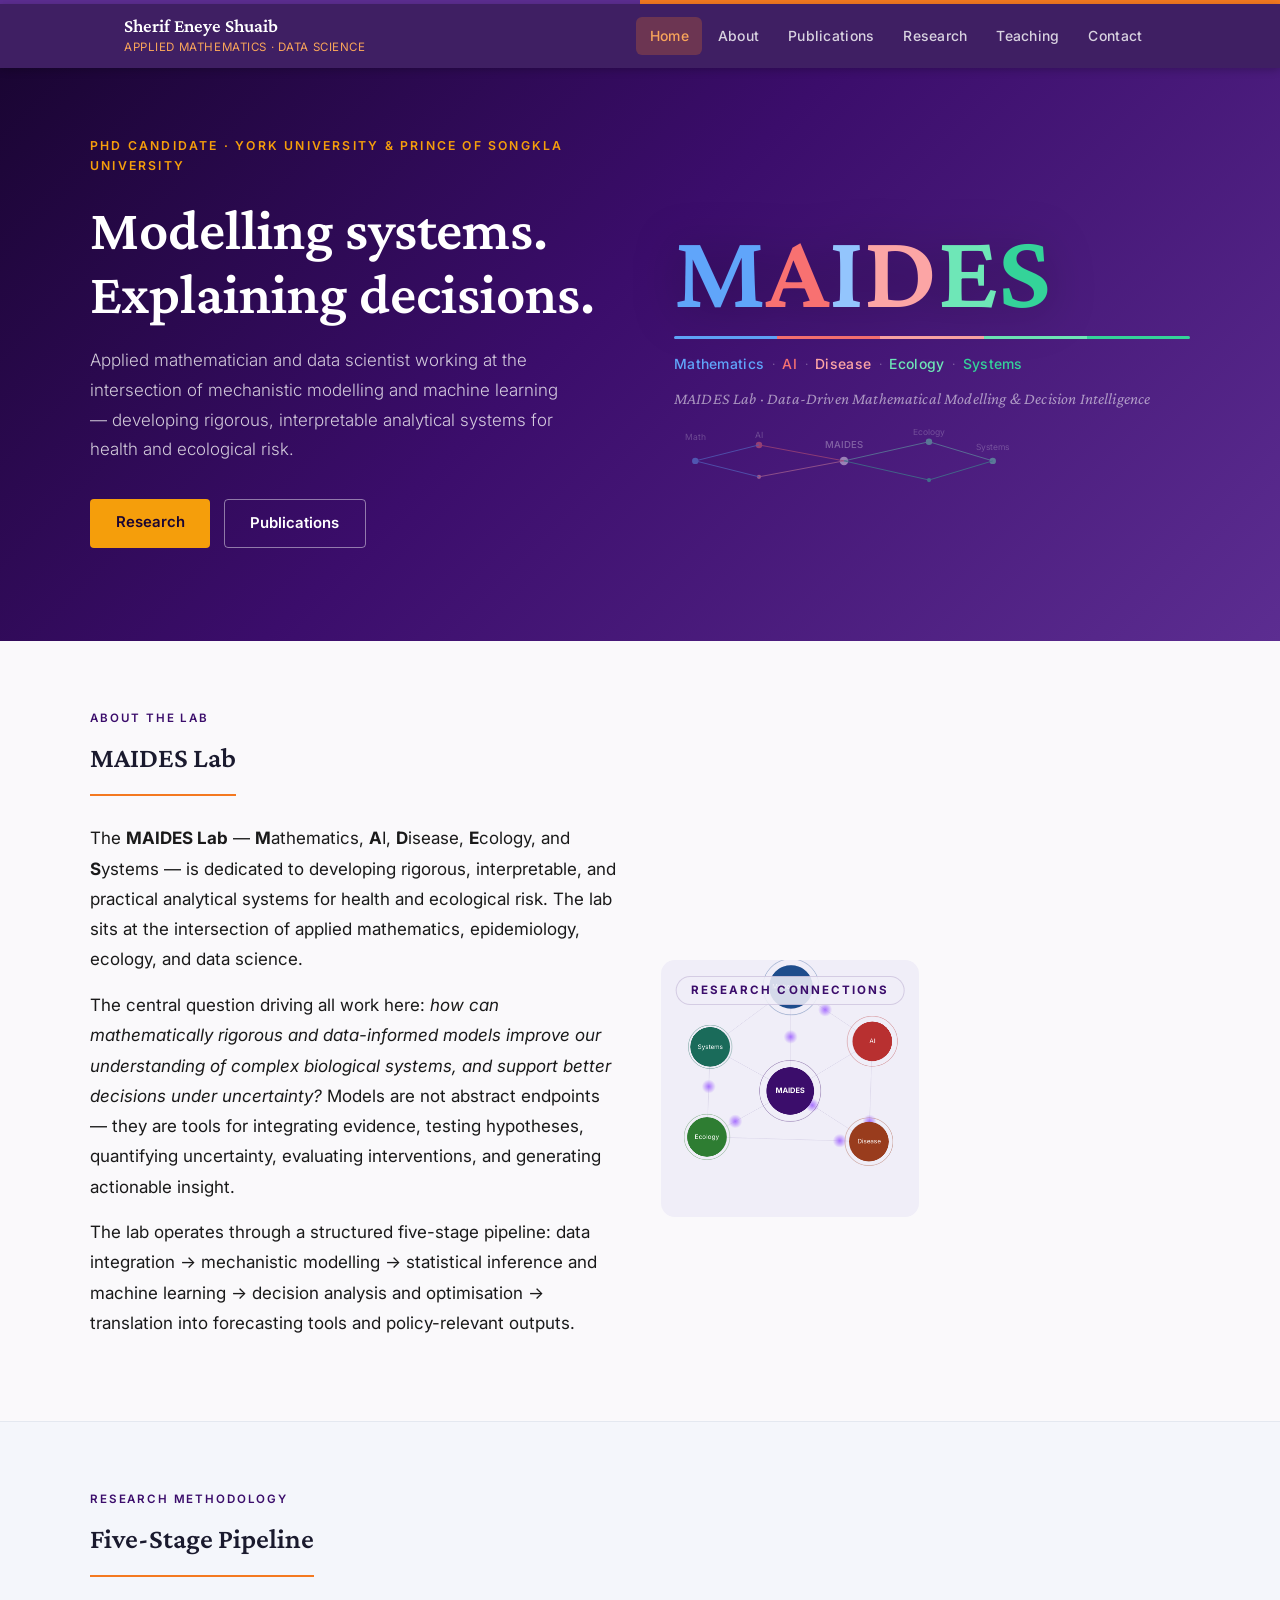
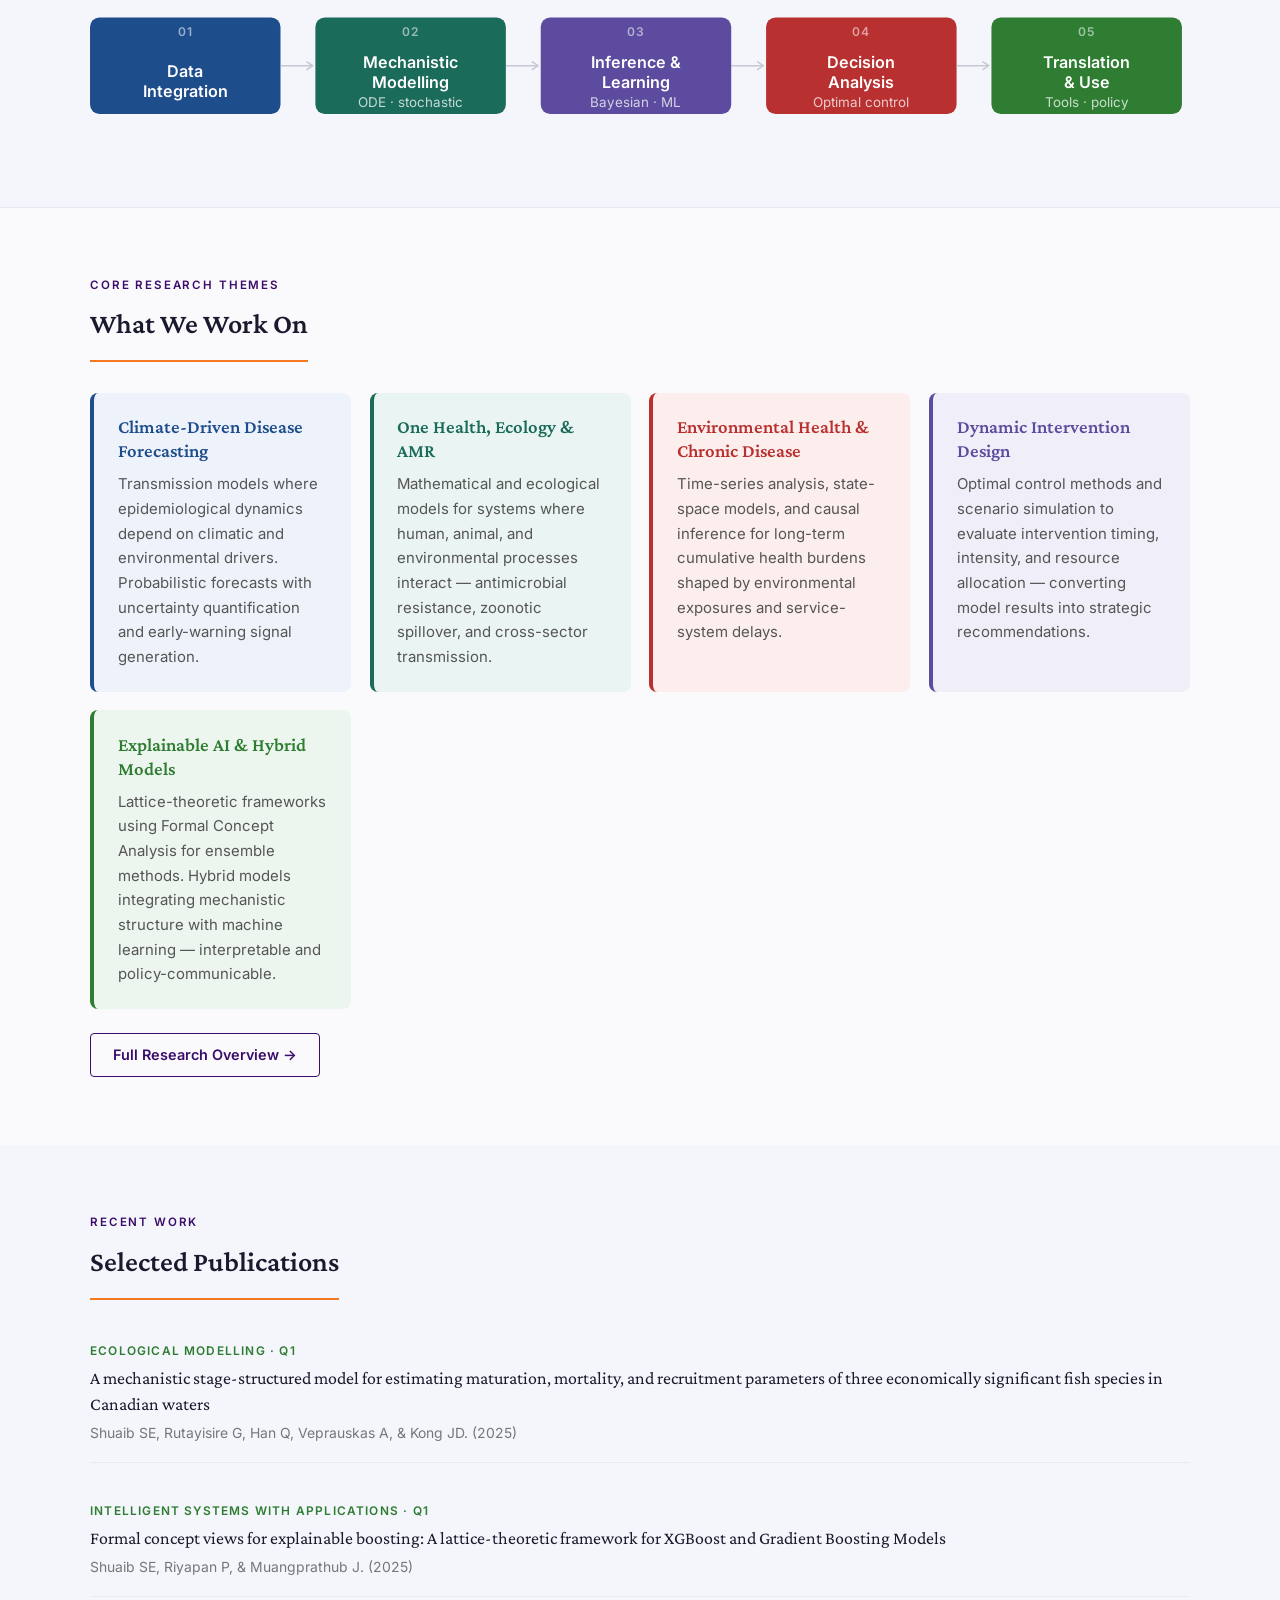
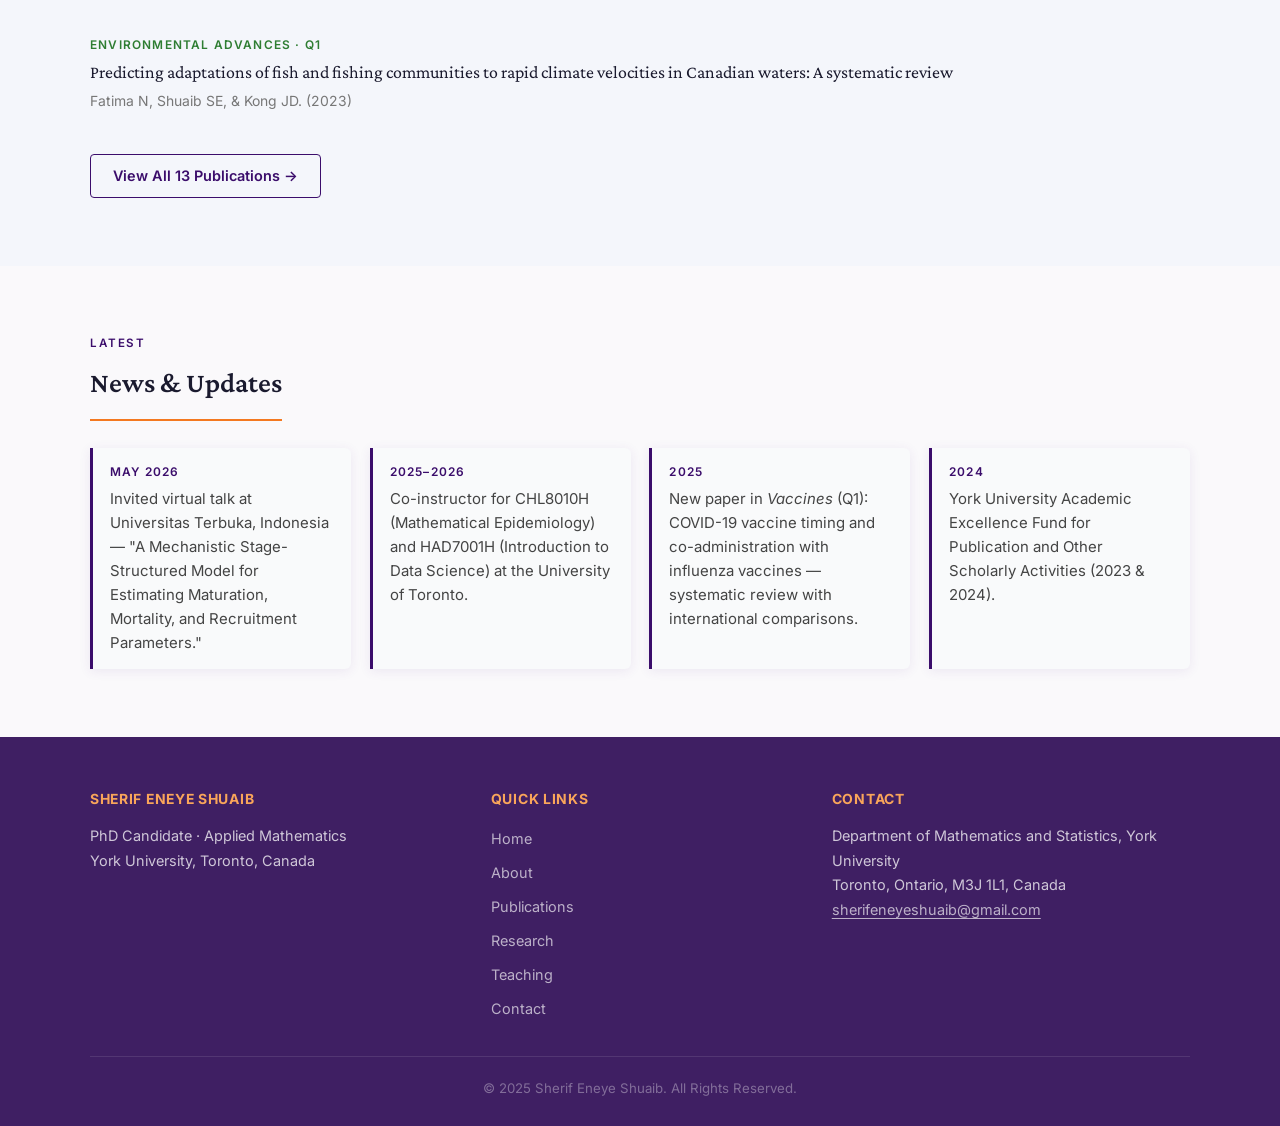
==== index.html @ 1b7e8d8c "Update index.html" ====
<!DOCTYPE html>
<html lang="en">
<head>
  <meta charset="UTF-8" />
  <meta name="viewport" content="width=device-width, initial-scale=1.0" />
  <meta name="description" content="MAIDES Lab — Mathematics, AI, Disease, Ecology, and Systems. Led by Sherif Eneye Shuaib." />
  <title>Sherif Eneye Shuaib — MAIDES Lab</title>
  <link rel="preconnect" href="https://fonts.googleapis.com">
  <link href="https://fonts.googleapis.com/css2?family=Crimson+Pro:ital,wght@0,300;0,400;0,600;1,400&family=Inter:wght@300;400;500;600&display=swap" rel="stylesheet">
  <link rel="stylesheet" href="style.css" />

  <style>
    /* ── BASE OVERRIDES for this page ── */
    *, *::before, *::after { box-sizing: border-box; }

    /* ── HERO ── */
    .hero {
      background: linear-gradient(135deg, #1a0533 0%, #3b0d6b 45%, #5c2d91 100%) !important;
      min-height: 520px;
      display: flex;
      align-items: center;
      padding: 4rem 2rem;
    }
    .hero-inner {
      max-width: 1100px;
      margin: 0 auto;
      display: grid;
      grid-template-columns: 1fr 1fr;
      gap: 4rem;
      align-items: center;
      width: 100%;
    }
    .hero-eyebrow {
      font-family: 'Inter', sans-serif !important;
      font-size: 0.72rem !important;
      font-weight: 600 !important;
      letter-spacing: 0.18em !important;
      text-transform: uppercase !important;
      color: #f59e0b !important;
      margin-bottom: 1.2rem !important;
    }
    .hero h1 {
      font-family: 'Crimson Pro', Georgia, serif !important;
      font-size: clamp(2.4rem, 4.5vw, 3.6rem) !important;
      font-weight: 600 !important;
      color: #ffffff !important;
      line-height: 1.12 !important;
      margin-bottom: 1.2rem !important;
    }
    .hero-desc {
      font-family: 'Inter', sans-serif !important;
      font-size: 1rem !important;
      color: rgba(255,255,255,0.78) !important;
      line-height: 1.75 !important;
      max-width: 480px !important;
      margin-bottom: 2rem !important;
      font-weight: 300 !important;
    }
    .hero-links { display: flex; gap: 0.8rem; flex-wrap: wrap; }
    .btn-hero-primary {
      font-family: 'Inter', sans-serif;
      font-size: 0.88rem;
      font-weight: 600;
      padding: 0.65rem 1.5rem;
      background: #f59e0b;
      color: #1a0533;
      border: none;
      border-radius: 4px;
      text-decoration: none;
      cursor: pointer;
      transition: background 0.15s;
    }
    .btn-hero-primary:hover { background: #fbbf24; }
    .btn-hero-outline {
      font-family: 'Inter', sans-serif;
      font-size: 0.88rem;
      font-weight: 600;
      padding: 0.65rem 1.5rem;
      background: transparent;
      color: #ffffff;
      border: 1.5px solid rgba(255,255,255,0.45);
      border-radius: 4px;
      text-decoration: none;
      cursor: pointer;
      transition: border-color 0.15s, color 0.15s;
    }
    .btn-hero-outline:hover { border-color: #fff; color: #fff; }

    /* ── MAIDES WORDMARK ── */
    .maides-wordmark {
      display: flex;
      align-items: baseline;
      gap: 0;
      line-height: 1;
      filter: drop-shadow(0 4px 24px rgba(0,0,0,0.3));
    }
    .maides-wordmark .letter {
      font-family: 'Crimson Pro', Georgia, serif;
      font-size: clamp(72px, 9vw, 108px);
      font-weight: 600;
      line-height: 1;
      position: relative;
      display: inline-block;
    }
    .maides-wordmark .letter::after {
      content: attr(data-letter);
      position: absolute;
      inset: 0;
      background-size: 22px 22px;
      background-position: center;
      -webkit-background-clip: text;
      background-clip: text;
      color: transparent;
      opacity: 0.35;
    }
    /* Individual letter colors */
    .ltr-M { color: #60a5fa; } /* blue */
    .ltr-A { color: #f87171; } /* red */
    .ltr-I { color: #93c5fd; } /* light blue */
    .ltr-D { color: #fca5a5; } /* light red */
    .ltr-E { color: #6ee7b7; } /* teal/green */
    .ltr-S { color: #34d399; } /* green */

    /* Texture overlays via SVG patterns embedded inline */
    .ltr-M { background: repeating-linear-gradient(45deg, transparent, transparent 6px, rgba(255,255,255,0.06) 6px, rgba(255,255,255,0.06) 7px); -webkit-background-clip: text; background-clip: text; }

    .wordmark-wrap {
      display: flex;
      flex-direction: column;
      align-items: flex-start;
      gap: 0;
    }
    .wordmark-sub {
      margin-top: 1rem;
      display: flex;
      gap: 0;
      align-items: center;
    }
    .wordmark-sub-word {
      font-family: 'Inter', sans-serif;
      font-size: 0.82rem;
      font-weight: 500;
      letter-spacing: 0.02em;
      padding: 0 0;
    }
    .wordmark-sub-sep {
      font-size: 0.7rem;
      color: rgba(255,255,255,0.3);
      margin: 0 0.45rem;
    }
    .wordmark-tagline {
      margin-top: 0.6rem;
      font-family: 'Crimson Pro', Georgia, serif;
      font-size: 0.95rem;
      font-style: italic;
      color: rgba(255,255,255,0.55);
      letter-spacing: 0.01em;
    }

    /* color bar under wordmark */
    .wordmark-bar {
      display: flex;
      height: 3px;
      width: 100%;
      margin-top: 0.7rem;
      border-radius: 2px;
      overflow: hidden;
    }
    .wordmark-bar span { flex: 1; }
    .bar-blue   { background: #60a5fa; }
    .bar-red    { background: #f87171; }
    .bar-lred   { background: #fca5a5; }
    .bar-teal   { background: #6ee7b7; }
    .bar-green  { background: #34d399; }

    /* ── ABOUT SECTION ── */
    .about-strip {
      display: grid;
      grid-template-columns: 1fr 1fr;
      gap: 2.5rem;
      align-items: center;
    }
    @media (max-width: 860px) {
      .about-strip { grid-template-columns: 1fr; }
    }
    .about-text p { margin-bottom: 0.9rem; line-height: 1.78; }
    .about-stats { display: grid; grid-template-columns: 1fr 1fr; gap: 0.8rem; }
    .stat-box {
      background: #f4f6fb;
      border-radius: 8px;
      padding: 1rem 1.2rem;
      text-align: center;
      min-width: 100px;
    }
    .stat-box .num {
      display: block;
      font-family: 'Crimson Pro', Georgia, serif;
      font-size: 2rem;
      font-weight: 600;
      color: #3b0d6b;
      line-height: 1;
    }
    .stat-box .lbl {
      display: block;
      font-size: 0.7rem;
      font-weight: 600;
      letter-spacing: 0.1em;
      text-transform: uppercase;
      color: #888;
      margin-top: 0.3rem;
    }

    /* ── PIPELINE ── */
    .pipeline-section {
      background: #f4f6fb;
      border-top: 1px solid #e4e8f0;
      border-bottom: 1px solid #e4e8f0;
    }

    /* ── THEME CARDS ── */
    .theme-grid {
      display: grid;
      grid-template-columns: repeat(auto-fit, minmax(240px, 1fr));
      gap: 1.1rem;
      margin-top: 1.6rem;
    }
    .theme-card {
      border-radius: 8px;
      padding: 1.3rem 1.4rem;
      border-left: 4px solid transparent;
    }
    .theme-card h3 {
      font-family: 'Crimson Pro', Georgia, serif;
      font-size: 1.1rem;
      font-weight: 600;
      margin-bottom: 0.5rem;
      line-height: 1.3;
    }
    .theme-card p { font-size: 0.88rem; line-height: 1.65; color: #555; margin: 0; }
    .tc-blue   { background: #eef3fb; border-left-color: #1e4d8c; }
    .tc-blue   h3 { color: #1e4d8c; }
    .tc-teal   { background: #eaf4f2; border-left-color: #1a6b5a; }
    .tc-teal   h3 { color: #1a6b5a; }
    .tc-red    { background: #fceeed; border-left-color: #b83030; }
    .tc-red    h3 { color: #b83030; }
    .tc-purple { background: #f0eef8; border-left-color: #5c4b9e; }
    .tc-purple h3 { color: #5c4b9e; }
    .tc-green  { background: #edf6ee; border-left-color: #2e7d32; }
    .tc-green  h3 { color: #2e7d32; }

    /* ── PUBLICATIONS ── */
    .bg-subtle { background: #f4f6fb; }
    .pub-list { list-style: none; padding: 0; margin: 0; }
    .pub-item { padding: 1rem 0; border-bottom: 1px solid #e8eaf0; }
    .pub-item:last-child { border-bottom: none; }
    .pub-journal {
      display: block;
      font-size: 0.7rem;
      font-weight: 600;
      letter-spacing: 0.1em;
      text-transform: uppercase;
      color: #2e7d32;
      margin-bottom: 0.3rem;
    }
    .pub-title {
      font-family: 'Crimson Pro', Georgia, serif;
      font-size: 1.05rem;
      color: #1a1a2e;
      margin: 0 0 0.25rem;
      line-height: 1.45;
    }
    .pub-authors { font-size: 0.82rem; color: #777; margin: 0; }

    /* ── NEWS ── */
    .news-grid {
      display: grid;
      grid-template-columns: repeat(auto-fit, minmax(220px, 1fr));
      gap: 1.1rem;
      margin-top: 1.4rem;
    }
    .news-item {
      border-left: 3px solid #3b0d6b;
      padding: 0.8rem 1rem;
      background: #f9fafb;
      border-radius: 0 6px 6px 0;
    }
    .news-date {
      display: block;
      font-size: 0.7rem;
      font-weight: 600;
      letter-spacing: 0.1em;
      text-transform: uppercase;
      color: #3b0d6b;
      margin-bottom: 0.4rem;
    }
    .news-item p { font-size: 0.88rem; line-height: 1.6; color: #444; margin: 0; }

    .section-title {
      font-family: 'Crimson Pro', Georgia, serif;
      font-size: 1.65rem;
      font-weight: 600;
      color: #1a1a2e;
      margin-bottom: 0.2rem;
    }
    .section-eyebrow {
      font-size: 0.68rem;
      font-weight: 600;
      letter-spacing: 0.16em;
      text-transform: uppercase;
      color: #3b0d6b;
      margin-bottom: 0.4rem;
      display: block;
    }

    .btn-outline-dark {
      display: inline-block;
      margin-top: 1.4rem;
      font-family: 'Inter', sans-serif;
      font-size: 0.85rem;
      font-weight: 600;
      padding: 0.55rem 1.3rem;
      border: 1.5px solid #3b0d6b;
      color: #3b0d6b;
      border-radius: 4px;
      text-decoration: none;
      transition: background 0.14s, color 0.14s;
    }
    .btn-outline-dark:hover { background: #3b0d6b; color: #fff; }

    @media (max-width: 740px) {
      .hero-inner { grid-template-columns: 1fr; gap: 2.5rem; }
      .about-strip { grid-template-columns: 1fr; }
      .maides-wordmark .letter { font-size: 60px; }
    }
  </style>
</head>
<body>

  <div class="wu-stripe"></div>

  <header class="site-header">
    <div class="nav-inner">
      <a href="index.html" class="site-logo">
        <span class="logo-name">Sherif Eneye Shuaib</span>
        <span class="logo-sub">Applied Mathematics · Data Science</span>
      </a>
      <nav>
        <ul>
          <li><a href="index.html" class="active">Home</a></li>
          <li><a href="about.html">About</a></li>
          <li><a href="publications.html">Publications</a></li>
          <li><a href="research.html">Research</a></li>
          <li><a href="teaching.html">Teaching</a></li>
          <li><a href="contact.html">Contact</a></li>
        </ul>
      </nav>
    </div>
  </header>

  <!-- ══ HERO ══ -->
  <section class="hero">
    <div class="hero-inner">

      <!-- Left: text -->
      <div class="hero-text">
        <p class="hero-eyebrow">PhD Candidate · York University &amp; Prince of Songkla University</p>
        <h1>Modelling systems.<br>Explaining decisions.</h1>
        <p class="hero-desc">
          Applied mathematician and data scientist working at the intersection of mechanistic modelling and machine learning — developing rigorous, interpretable analytical systems for health and ecological risk.
        </p>
        <div class="hero-links">
          <a href="research.html" class="btn-hero-primary">Research</a>
          <a href="publications.html" class="btn-hero-outline">Publications</a>
        </div>
      </div>

      <!-- Right: MAIDES wordmark (pure HTML/CSS — no clipPath) -->
      <div class="wordmark-wrap">
        <div class="maides-wordmark">
          <span class="letter ltr-M">M</span>
          <span class="letter ltr-A">A</span>
          <span class="letter ltr-I">I</span>
          <span class="letter ltr-D">D</span>
          <span class="letter ltr-E">E</span>
          <span class="letter ltr-S">S</span>
        </div>

        <!-- Colour bar -->
        <div class="wordmark-bar" style="width:100%;">
          <span class="bar-blue"></span>
          <span class="bar-red"></span>
          <span class="bar-lred"></span>
          <span class="bar-teal"></span>
          <span class="bar-green"></span>
        </div>

        <!-- Subtitle — colour-coded words -->
        <div class="wordmark-sub" style="flex-wrap:wrap; row-gap:0.2rem; margin-top:0.8rem;">
          <span class="wordmark-sub-word" style="color:#60a5fa;">Mathematics</span>
          <span class="wordmark-sub-sep">·</span>
          <span class="wordmark-sub-word" style="color:#f87171;">AI</span>
          <span class="wordmark-sub-sep">·</span>
          <span class="wordmark-sub-word" style="color:#fca5a5;">Disease</span>
          <span class="wordmark-sub-sep">·</span>
          <span class="wordmark-sub-word" style="color:#6ee7b7;">Ecology</span>
          <span class="wordmark-sub-sep">·</span>
          <span class="wordmark-sub-word" style="color:#34d399;">Systems</span>
        </div>

        <p class="wordmark-tagline">MAIDES Lab · Data-Driven Mathematical Modelling &amp; Decision Intelligence</p>

        <!-- Network decoration SVG — pure decoration, not clipPath -->
        <svg width="100%" viewBox="0 0 320 60" xmlns="http://www.w3.org/2000/svg"
             style="margin-top:1rem; opacity:0.45; max-width:340px;">
          <!-- nodes -->
          <circle cx="20"  cy="30" r="3" fill="#60a5fa"/>
          <circle cx="80"  cy="15" r="3" fill="#f87171"/>
          <circle cx="80"  cy="45" r="2" fill="#fca5a5"/>
          <circle cx="160" cy="30" r="4" fill="#ffffff"/>
          <circle cx="240" cy="12" r="3" fill="#6ee7b7"/>
          <circle cx="240" cy="48" r="2" fill="#34d399"/>
          <circle cx="300" cy="30" r="3" fill="#6ee7b7"/>
          <!-- edges -->
          <line x1="20"  y1="30" x2="80"  y2="15" stroke="#60a5fa" stroke-width="0.8"/>
          <line x1="20"  y1="30" x2="80"  y2="45" stroke="#60a5fa" stroke-width="0.8"/>
          <line x1="80"  y1="15" x2="160" y2="30" stroke="#f87171" stroke-width="0.8"/>
          <line x1="80"  y1="45" x2="160" y2="30" stroke="#fca5a5" stroke-width="0.8"/>
          <line x1="160" y1="30" x2="240" y2="12" stroke="#6ee7b7" stroke-width="0.8"/>
          <line x1="160" y1="30" x2="240" y2="48" stroke="#34d399" stroke-width="0.8"/>
          <line x1="240" y1="12" x2="300" y2="30" stroke="#6ee7b7" stroke-width="0.8"/>
          <line x1="240" y1="48" x2="300" y2="30" stroke="#34d399" stroke-width="0.8"/>
          <!-- node labels -->
          <text x="20"  y="10" font-family="Inter,sans-serif" font-size="8" fill="rgba(255,255,255,0.5)" text-anchor="middle">Math</text>
          <text x="80"  y="8"  font-family="Inter,sans-serif" font-size="8" fill="rgba(255,255,255,0.5)" text-anchor="middle">AI</text>
          <text x="160" y="18" font-family="Inter,sans-serif" font-size="9" fill="rgba(255,255,255,0.7)" text-anchor="middle" font-weight="500">MAIDES</text>
          <text x="240" y="6"  font-family="Inter,sans-serif" font-size="8" fill="rgba(255,255,255,0.5)" text-anchor="middle">Ecology</text>
          <text x="300" y="20" font-family="Inter,sans-serif" font-size="8" fill="rgba(255,255,255,0.5)" text-anchor="middle">Systems</text>
        </svg>
      </div>

    </div>
  </section>

  <!-- ══ ABOUT ══ -->
  <section class="section">
    <div class="section-inner">
      <span class="section-eyebrow">About the Lab</span>
      <h2 class="section-title">MAIDES Lab</h2>
      <div class="about-strip" style="margin-top:1.4rem;">
        <div class="about-text">
          <p>
            The <strong>MAIDES Lab</strong> — <strong>M</strong>athematics, <strong>A</strong>I, <strong>D</strong>isease, <strong>E</strong>cology, and <strong>S</strong>ystems — is dedicated to developing rigorous, interpretable, and practical analytical systems for health and ecological risk. The lab sits at the intersection of applied mathematics, epidemiology, ecology, and data science.
          </p>
          <p>
            The central question driving all work here: <em>how can mathematically rigorous and data-informed models improve our understanding of complex biological systems, and support better decisions under uncertainty?</em> Models are not abstract endpoints — they are tools for integrating evidence, testing hypotheses, quantifying uncertainty, evaluating interventions, and generating actionable insight.
          </p>
          <p>
            The lab operates through a structured five-stage pipeline: data integration → mechanistic modelling → statistical inference and machine learning → decision analysis and optimisation → translation into forecasting tools and policy-relevant outputs.
          </p>
        </div>
        <div class="about-stats">
          <!-- Animated research network -->
          <div style="position:relative; width:100%;">
            <canvas id="researchNet" width="520" height="520"
              style="border-radius:14px; background:#f0eef8; display:block; width:100%; height:auto;"></canvas>
            <span style="
              position:absolute;
              top:16px;
              left:50%;
              transform:translateX(-50%);
              font-family:Inter,sans-serif;
              font-size:0.68rem;
              font-weight:700;
              letter-spacing:0.18em;
              text-transform:uppercase;
              color:#3b0d6b;
              background:rgba(240,238,248,0.88);
              padding:4px 14px;
              border-radius:20px;
              border:1px solid rgba(59,13,107,0.15);
              white-space:nowrap;
              pointer-events:none;
            ">Research Connections</span>
          </div>
          <script>
          (function(){
            const canvas = document.getElementById('researchNet');
            const ctx = canvas.getContext('2d');
            const W = canvas.width, H = canvas.height;
            const CX = W/2, CY = H/2;
            const nodes = [
              { label:'MAIDES',      x:CX,     y:CY,     r:48, color:'#3b0d6b', pulse:0   },
              { label:'Mathematics', x:CX,     y:58,     r:44, color:'#1e4d8c', pulse:0.4 },
              { label:'AI',          x:CX+165, y:CY-95,  r:40, color:'#b83030', pulse:0.8 },
              { label:'Disease',     x:CX+158, y:CY+108, r:40, color:'#993c1d', pulse:1.2 },
              { label:'Ecology',     x:CX-165, y:CY+100, r:40, color:'#2e7d32', pulse:1.6 },
              { label:'Systems',     x:CX-160, y:CY-90,  r:40, color:'#1a6b5a', pulse:2.0 },
            ];
            const edges=[[0,1],[0,2],[0,3],[0,4],[0,5],[1,2],[2,3],[3,4],[4,5],[5,1]];
            const floats=nodes.map((n,i)=>({
              ox:n.x,oy:n.y,
              ax:(Math.random()-.5)*14,ay:(Math.random()-.5)*14,
              sx:.35+Math.random()*.35,sy:.35+Math.random()*.35,
              px:Math.random()*Math.PI*2,py:Math.random()*Math.PI*2,
            }));
            let t=0, pt=0;
            function draw(){
              ctx.clearRect(0,0,W,H);
              t+=.012; pt+=.024;
              nodes.forEach((n,i)=>{
                const f=floats[i];
                n.x=f.ox+Math.sin(t*f.sx+f.px)*f.ax;
                n.y=f.oy+Math.cos(t*f.sy+f.py)*f.ay;
              });
              edges.forEach(([a,b],ei)=>{
                const na=nodes[a],nb=nodes[b];
                ctx.beginPath();ctx.moveTo(na.x,na.y);ctx.lineTo(nb.x,nb.y);
                ctx.strokeStyle='rgba(90,70,150,.15)';ctx.lineWidth=1;ctx.stroke();
                const prog=((pt+ei*.38)%1);
                const px=na.x+(nb.x-na.x)*prog,py=na.y+(nb.y-na.y)*prog;
                const g=ctx.createRadialGradient(px,py,0,px,py,14);
                g.addColorStop(0,'rgba(160,100,255,.9)');g.addColorStop(1,'rgba(160,100,255,0)');
                ctx.beginPath();ctx.arc(px,py,14,0,Math.PI*2);ctx.fillStyle=g;ctx.fill();
              });
              nodes.forEach((n,i)=>{
                const rr=n.r+8+Math.sin(t*1.5+n.pulse)*6;
                ctx.beginPath();ctx.arc(n.x,n.y,rr,0,Math.PI*2);
                ctx.strokeStyle=n.color+'55';ctx.lineWidth=1.5;ctx.stroke();
                ctx.beginPath();ctx.arc(n.x,n.y,n.r,0,Math.PI*2);
                ctx.fillStyle=n.color;ctx.fill();
                ctx.fillStyle='#fff';
                ctx.font=(i===0?'bold 15px':'12.5px')+' Inter,sans-serif';
                ctx.textAlign='center';ctx.textBaseline='middle';
                // wrap label for 'Mathematics'
                const words = n.label.split(' ');
                if(words.length===1){ ctx.fillText(n.label,n.x,n.y); }
                else {
                  ctx.fillText(words[0],n.x,n.y-8);
                  ctx.fillText(words.slice(1).join(' '),n.x,n.y+8);
                }
              });
              requestAnimationFrame(draw);
            }
            draw();
          })();
          </script>
        </div>
      </div>
    </div>
  </section>

  <!-- ══ PIPELINE ══ -->
  <section class="section pipeline-section">
    <div class="section-inner">
      <span class="section-eyebrow">Research methodology</span>
      <h2 class="section-title">Five-Stage Pipeline</h2>
      <svg width="100%" viewBox="0 0 820 100" role="img" xmlns="http://www.w3.org/2000/svg"
           style="display:block; margin-top:1.4rem;">
        <title>MAIDES five-stage research pipeline</title>
        <defs>
          <marker id="parr" viewBox="0 0 10 10" refX="8" refY="5" markerWidth="6" markerHeight="6" orient="auto-start-reverse">
            <path d="M2 1L8 5L2 9" fill="none" stroke="#aab" stroke-width="1.5" stroke-linecap="round" stroke-linejoin="round"/>
          </marker>
        </defs>
        <rect x="0"   y="10" width="142" height="72" rx="7" fill="#1e4d8c"/>
        <rect x="168" y="10" width="142" height="72" rx="7" fill="#1a6b5a"/>
        <rect x="336" y="10" width="142" height="72" rx="7" fill="#5c4b9e"/>
        <rect x="504" y="10" width="142" height="72" rx="7" fill="#b83030"/>
        <rect x="672" y="10" width="142" height="72" rx="7" fill="#2e7d32"/>

        <text x="71"  y="24" text-anchor="middle" font-family="Inter,sans-serif" font-size="9" fill="rgba(255,255,255,0.55)" font-weight="600" letter-spacing="0.08em">01</text>
        <text x="239" y="24" text-anchor="middle" font-family="Inter,sans-serif" font-size="9" fill="rgba(255,255,255,0.55)" font-weight="600" letter-spacing="0.08em">02</text>
        <text x="407" y="24" text-anchor="middle" font-family="Inter,sans-serif" font-size="9" fill="rgba(255,255,255,0.55)" font-weight="600" letter-spacing="0.08em">03</text>
        <text x="575" y="24" text-anchor="middle" font-family="Inter,sans-serif" font-size="9" fill="rgba(255,255,255,0.55)" font-weight="600" letter-spacing="0.08em">04</text>
        <text x="743" y="24" text-anchor="middle" font-family="Inter,sans-serif" font-size="9" fill="rgba(255,255,255,0.55)" font-weight="600" letter-spacing="0.08em">05</text>

        <text x="71"  y="50" text-anchor="middle" font-family="Inter,sans-serif" font-size="12" fill="#fff" font-weight="600" dominant-baseline="central">Data</text>
        <text x="71"  y="65" text-anchor="middle" font-family="Inter,sans-serif" font-size="12" fill="#fff" font-weight="600" dominant-baseline="central">Integration</text>

        <text x="239" y="43" text-anchor="middle" font-family="Inter,sans-serif" font-size="12" fill="#fff" font-weight="600" dominant-baseline="central">Mechanistic</text>
        <text x="239" y="58" text-anchor="middle" font-family="Inter,sans-serif" font-size="12" fill="#fff" font-weight="600" dominant-baseline="central">Modelling</text>
        <text x="239" y="73" text-anchor="middle" font-family="Inter,sans-serif" font-size="10" fill="rgba(255,255,255,0.75)" dominant-baseline="central">ODE · stochastic</text>

        <text x="407" y="43" text-anchor="middle" font-family="Inter,sans-serif" font-size="12" fill="#fff" font-weight="600" dominant-baseline="central">Inference &amp;</text>
        <text x="407" y="58" text-anchor="middle" font-family="Inter,sans-serif" font-size="12" fill="#fff" font-weight="600" dominant-baseline="central">Learning</text>
        <text x="407" y="73" text-anchor="middle" font-family="Inter,sans-serif" font-size="10" fill="rgba(255,255,255,0.75)" dominant-baseline="central">Bayesian · ML</text>

        <text x="575" y="43" text-anchor="middle" font-family="Inter,sans-serif" font-size="12" fill="#fff" font-weight="600" dominant-baseline="central">Decision</text>
        <text x="575" y="58" text-anchor="middle" font-family="Inter,sans-serif" font-size="12" fill="#fff" font-weight="600" dominant-baseline="central">Analysis</text>
        <text x="575" y="73" text-anchor="middle" font-family="Inter,sans-serif" font-size="10" fill="rgba(255,255,255,0.75)" dominant-baseline="central">Optimal control</text>

        <text x="743" y="43" text-anchor="middle" font-family="Inter,sans-serif" font-size="12" fill="#fff" font-weight="600" dominant-baseline="central">Translation</text>
        <text x="743" y="58" text-anchor="middle" font-family="Inter,sans-serif" font-size="12" fill="#fff" font-weight="600" dominant-baseline="central">&amp; Use</text>
        <text x="743" y="73" text-anchor="middle" font-family="Inter,sans-serif" font-size="10" fill="rgba(255,255,255,0.75)" dominant-baseline="central">Tools · policy</text>

        <line x1="142" y1="46" x2="166" y2="46" stroke="#aab" stroke-width="1.2" marker-end="url(#parr)" opacity="0.6"/>
        <line x1="310" y1="46" x2="334" y2="46" stroke="#aab" stroke-width="1.2" marker-end="url(#parr)" opacity="0.6"/>
        <line x1="478" y1="46" x2="502" y2="46" stroke="#aab" stroke-width="1.2" marker-end="url(#parr)" opacity="0.6"/>
        <line x1="646" y1="46" x2="670" y2="46" stroke="#aab" stroke-width="1.2" marker-end="url(#parr)" opacity="0.6"/>
      </svg>
    </div>
  </section>

  <!-- ══ RESEARCH THEMES ══ -->
  <section class="section">
    <div class="section-inner">
      <span class="section-eyebrow">Core research themes</span>
      <h2 class="section-title">What We Work On</h2>
      <div class="theme-grid">
        <div class="theme-card tc-blue">
          <h3>Climate-Driven Disease Forecasting</h3>
          <p>Transmission models where epidemiological dynamics depend on climatic and environmental drivers. Probabilistic forecasts with uncertainty quantification and early-warning signal generation.</p>
        </div>
        <div class="theme-card tc-teal">
          <h3>One Health, Ecology &amp; AMR</h3>
          <p>Mathematical and ecological models for systems where human, animal, and environmental processes interact — antimicrobial resistance, zoonotic spillover, and cross-sector transmission.</p>
        </div>
        <div class="theme-card tc-red">
          <h3>Environmental Health &amp; Chronic Disease</h3>
          <p>Time-series analysis, state-space models, and causal inference for long-term cumulative health burdens shaped by environmental exposures and service-system delays.</p>
        </div>
        <div class="theme-card tc-purple">
          <h3>Dynamic Intervention Design</h3>
          <p>Optimal control methods and scenario simulation to evaluate intervention timing, intensity, and resource allocation — converting model results into strategic recommendations.</p>
        </div>
        <div class="theme-card tc-green">
          <h3>Explainable AI &amp; Hybrid Models</h3>
          <p>Lattice-theoretic frameworks using Formal Concept Analysis for ensemble methods. Hybrid models integrating mechanistic structure with machine learning — interpretable and policy-communicable.</p>
        </div>
      </div>
      <a href="research.html" class="btn-outline-dark">Full Research Overview →</a>
    </div>
  </section>

  <!-- ══ PUBLICATIONS ══ -->
  <section class="section bg-subtle">
    <div class="section-inner">
      <span class="section-eyebrow">Recent work</span>
      <h2 class="section-title">Selected Publications</h2>
      <ul class="pub-list" style="margin-top:1.2rem;">
        <li class="pub-item">
          <span class="pub-journal">Ecological Modelling · Q1</span>
          <p class="pub-title">A mechanistic stage-structured model for estimating maturation, mortality, and recruitment parameters of three economically significant fish species in Canadian waters</p>
          <p class="pub-authors">Shuaib SE, Rutayisire G, Han Q, Veprauskas A, &amp; Kong JD. (2025)</p>
        </li>
        <li class="pub-item">
          <span class="pub-journal">Intelligent Systems with Applications · Q1</span>
          <p class="pub-title">Formal concept views for explainable boosting: A lattice-theoretic framework for XGBoost and Gradient Boosting Models</p>
          <p class="pub-authors">Shuaib SE, Riyapan P, &amp; Muangprathub J. (2025)</p>
        </li>
        <li class="pub-item">
          <span class="pub-journal">Environmental Advances · Q1</span>
          <p class="pub-title">Predicting adaptations of fish and fishing communities to rapid climate velocities in Canadian waters: A systematic review</p>
          <p class="pub-authors">Fatima N, Shuaib SE, &amp; Kong JD. (2023)</p>
        </li>
      </ul>
      <a href="publications.html" class="btn-outline-dark">View All 13 Publications →</a>
    </div>
  </section>

  <!-- ══ NEWS ══ -->
  <section class="section">
    <div class="section-inner">
      <span class="section-eyebrow">Latest</span>
      <h2 class="section-title">News &amp; Updates</h2>
      <div class="news-grid">
        <div class="news-item">
          <span class="news-date">May 2026</span>
          <p>Invited virtual talk at Universitas Terbuka, Indonesia — "A Mechanistic Stage-Structured Model for Estimating Maturation, Mortality, and Recruitment Parameters."</p>
        </div>
        <div class="news-item">
          <span class="news-date">2025–2026</span>
          <p>Co-instructor for CHL8010H (Mathematical Epidemiology) and HAD7001H (Introduction to Data Science) at the University of Toronto.</p>
        </div>
        <div class="news-item">
          <span class="news-date">2025</span>
          <p>New paper in <em>Vaccines</em> (Q1): COVID-19 vaccine timing and co-administration with influenza vaccines — systematic review with international comparisons.</p>
        </div>
        <div class="news-item">
          <span class="news-date">2024</span>
          <p>York University Academic Excellence Fund for Publication and Other Scholarly Activities (2023 &amp; 2024).</p>
        </div>
      </div>
    </div>
  </section>

  <footer class="site-footer">
    <div class="footer-inner">
      <div class="footer-col">
        <strong>Sherif Eneye Shuaib</strong>
        <p>PhD Candidate · Applied Mathematics<br>York University, Toronto, Canada</p>
      </div>
      <div class="footer-col">
        <strong>Quick Links</strong>
        <ul>
          <li><a href="index.html">Home</a></li>
          <li><a href="about.html">About</a></li>
          <li><a href="publications.html">Publications</a></li>
          <li><a href="research.html">Research</a></li>
          <li><a href="teaching.html">Teaching</a></li>
          <li><a href="contact.html">Contact</a></li>
        </ul>
      </div>
      <div class="footer-col">
        <strong>Contact</strong>
        <p>Department of Mathematics and Statistics, York University<br>Toronto, Ontario, M3J 1L1, Canada</p>
        <p><a href="mailto:sherifeneyeshuaib@gmail.com" style="color:rgba(255,255,255,0.65);">sherifeneyeshuaib@gmail.com</a></p>
      </div>
    </div>
    <div class="footer-copy">© 2025 Sherif Eneye Shuaib. All Rights Reserved.</div>
  </footer>

</body>
</html>
---- style.css ----
/* ============================================
   SHERIF ENEYE SHUAIB — Personal Academic Site
   Colors: Walailak University (Purple + Orange)
   Purple: #5c2d91 / Orange: #f47920
   ============================================ */

:root {
  --c-purple:     #5c2d91;
  --c-purple-mid: #6e3aaa;
  --c-purple-dk:  #3f1f63;
  --c-orange:     #f47920;
  --c-orange-lt:  #f9a55a;
  --c-bg:         #faf9fb;
  --c-bg-subtle:  #f3f0f7;
  --c-text:       #1a1a1a;
  --c-text-mid:   #3d3d3d;
  --c-muted:      #777;
  --c-border:     #ddd8e8;
  --c-white:      #ffffff;

  --font-serif: 'Crimson Pro', Georgia, serif;
  --font-sans:  'Inter', system-ui, sans-serif;

  --radius: 6px;
  --shadow: 0 2px 12px rgba(92,45,145,0.09);
}

/* ---- RESET ---- */
*, *::before, *::after { box-sizing: border-box; margin: 0; padding: 0; }
html { font-size: 17px; scroll-behavior: smooth; }
body { font-family: var(--font-sans); background: var(--c-bg); color: var(--c-text); line-height: 1.65; }
a { color: var(--c-purple); text-decoration: underline; text-underline-offset: 3px; }
a:hover { color: var(--c-orange); }
img { max-width: 100%; display: block; }
ul { list-style: none; }

/* ---- NAV ---- */
.site-header {
  background: var(--c-purple-dk);
  position: sticky;
  top: 0;
  z-index: 100;
  box-shadow: 0 2px 8px rgba(0,0,0,0.22);
}
.nav-inner {
  max-width: 1100px;
  margin: 0 auto;
  padding: 0 2rem;
  display: flex;
  align-items: center;
  justify-content: space-between;
  height: 64px;
}
.site-logo {
  text-decoration: none;
  display: flex;
  flex-direction: column;
  gap: 1px;
}
.logo-name {
  font-family: var(--font-serif);
  font-size: 1.1rem;
  font-weight: 600;
  color: var(--c-white);
  line-height: 1.2;
}
.logo-sub {
  font-size: 0.68rem;
  color: var(--c-orange-lt);
  letter-spacing: 0.05em;
  text-transform: uppercase;
}
nav ul { display: flex; gap: 0.1rem; }
nav ul li a {
  display: block;
  padding: 0.45rem 0.8rem;
  font-size: 0.82rem;
  font-weight: 500;
  color: rgba(255,255,255,0.8);
  text-decoration: none;
  border-radius: var(--radius);
  letter-spacing: 0.02em;
  transition: background 0.15s, color 0.15s;
}
nav ul li a:hover,
nav ul li a.active {
  background: rgba(244,121,32,0.25);
  color: var(--c-orange-lt);
}

/* ---- HERO ---- */
.hero {
  background: linear-gradient(135deg, var(--c-purple-dk) 0%, var(--c-purple) 55%, var(--c-purple-mid) 100%);
  padding: 5rem 2rem 4rem;
  color: var(--c-white);
}
.hero-inner {
  max-width: 1100px;
  margin: 0 auto;
  display: grid;
  grid-template-columns: 1fr auto;
  gap: 4rem;
  align-items: center;
}
.hero-eyebrow {
  font-size: 0.78rem;
  font-weight: 600;
  letter-spacing: 0.1em;
  text-transform: uppercase;
  color: var(--c-orange-lt);
  margin-bottom: 0.75rem;
}
.hero h1 {
  font-family: var(--font-serif);
  font-size: 2.9rem;
  font-weight: 300;
  line-height: 1.15;
  margin-bottom: 1.25rem;
  color: var(--c-white);
}
.hero-desc {
  font-size: 1rem;
  color: rgba(255,255,255,0.82);
  max-width: 520px;
  line-height: 1.75;
  margin-bottom: 2rem;
}
.hero-links { display: flex; gap: 0.85rem; flex-wrap: wrap; margin-bottom: 1.5rem; }
.btn-primary {
  display: inline-block;
  background: var(--c-orange);
  color: var(--c-white);
  font-weight: 600;
  font-size: 0.85rem;
  padding: 0.65rem 1.4rem;
  border-radius: var(--radius);
  text-decoration: none;
  letter-spacing: 0.02em;
  transition: background 0.15s;
}
.btn-primary:hover { background: var(--c-orange-lt); color: var(--c-white); }
.btn-outline {
  display: inline-block;
  border: 1.5px solid rgba(244,121,32,0.6);
  color: var(--c-orange-lt);
  font-weight: 500;
  font-size: 0.85rem;
  padding: 0.62rem 1.35rem;
  border-radius: var(--radius);
  text-decoration: none;
  transition: border-color 0.15s, color 0.15s;
}
.btn-outline:hover { border-color: var(--c-orange-lt); color: var(--c-white); }
.hero-social { display: flex; gap: 1rem; font-size: 0.82rem; }
.hero-social a { color: rgba(255,255,255,0.6); text-decoration: none; transition: color 0.15s; }
.hero-social a:hover { color: var(--c-orange-lt); }

/* Photo */
.hero-photo { display: flex; flex-direction: column; align-items: center; gap: 1rem; }
.photo-frame {
  width: 200px; height: 200px;
  border-radius: 50%;
  border: 3px solid var(--c-orange);
  overflow: hidden;
  background: var(--c-purple-mid);
  display: flex;
  align-items: center;
  justify-content: center;
  position: relative;
}
.photo-frame img { width: 100%; height: 100%; object-fit: cover; }
.photo-initials {
  position: absolute;
  font-family: var(--font-serif);
  font-size: 2.5rem;
  font-weight: 600;
  color: var(--c-orange-lt);
  pointer-events: none;
}
.photo-frame.photo-placeholder .photo-initials { display: flex; }
.photo-frame:not(.photo-placeholder) .photo-initials { display: none; }
.affil-badges { display: flex; flex-direction: column; align-items: center; gap: 0.4rem; }
.affil-badges span {
  background: rgba(255,255,255,0.1);
  color: rgba(255,255,255,0.8);
  font-size: 0.72rem;
  padding: 0.25rem 0.75rem;
  border-radius: 20px;
  border: 1px solid rgba(255,255,255,0.15);
}

/* ---- SECTIONS ---- */
.section { padding: 4rem 2rem; }
.bg-subtle { background: var(--c-bg-subtle); }
.section-inner { max-width: 1100px; margin: 0 auto; }
.section-title {
  font-family: var(--font-serif);
  font-size: 1.9rem;
  font-weight: 400;
  color: var(--c-purple);
  margin-bottom: 2rem;
  padding-bottom: 0.75rem;
  border-bottom: 2px solid var(--c-orange);
  display: inline-block;
}

/* ---- CARDS ---- */
.cards { display: grid; grid-template-columns: repeat(auto-fit, minmax(230px, 1fr)); gap: 1.5rem; }
.card {
  background: var(--c-white);
  border-radius: var(--radius);
  padding: 1.75rem 1.5rem;
  box-shadow: var(--shadow);
  border-top: 3px solid var(--c-orange);
}
.card-icon { font-size: 1.5rem; margin-bottom: 0.75rem; }
.card h3 { font-family: var(--font-serif); font-size: 1.05rem; font-weight: 600; color: var(--c-purple); margin-bottom: 0.6rem; }
.card p { font-size: 0.88rem; color: var(--c-text-mid); line-height: 1.65; }

/* ---- PUB LIST (homepage preview) ---- */
.pub-list { display: flex; flex-direction: column; gap: 1.25rem; }
.pub-item { padding-bottom: 1.25rem; border-bottom: 1px solid var(--c-border); }
.pub-journal {
  display: inline-block;
  font-size: 0.72rem; font-weight: 600;
  letter-spacing: 0.06em; text-transform: uppercase;
  color: var(--c-orange); margin-bottom: 0.3rem;
}
.pub-title { font-family: var(--font-serif); font-size: 1.05rem; color: var(--c-purple); margin-bottom: 0.2rem; }
.pub-authors { font-size: 0.83rem; color: var(--c-muted); }

/* ---- NEWS ---- */
.news-grid { display: grid; grid-template-columns: repeat(auto-fit, minmax(260px, 1fr)); gap: 1.25rem; }
.news-item { background: var(--c-white); border-radius: var(--radius); padding: 1.25rem 1.5rem; box-shadow: var(--shadow); }
.news-date { display: block; font-size: 0.75rem; font-weight: 600; letter-spacing: 0.06em; text-transform: uppercase; color: var(--c-orange); margin-bottom: 0.5rem; }
.news-item p { font-size: 0.9rem; line-height: 1.65; color: var(--c-text-mid); }

/* ---- PAGE HERO (inner pages) ---- */
.page-hero { background: var(--c-purple-dk); color: var(--c-white); padding: 3rem 2rem 2.5rem; }
.page-hero h1 { font-family: var(--font-serif); font-size: 2.5rem; font-weight: 300; color: var(--c-white); margin-bottom: 0.5rem; }
.page-hero-sub { color: rgba(255,255,255,0.7); font-size: 1rem; }

/* ---- ABOUT LAYOUT ---- */
.about-layout { display: grid; grid-template-columns: 280px 1fr; gap: 3rem; align-items: start; }
.about-sidebar {
  background: var(--c-white);
  border-radius: var(--radius);
  padding: 2rem 1.5rem;
  box-shadow: var(--shadow);
  position: sticky; top: 80px;
}
.sidebar-photo { display: flex; justify-content: center; margin-bottom: 1.25rem; }
.sidebar-photo .photo-frame { width: 140px; height: 140px; }
.sidebar-photo .photo-initials { font-size: 1.8rem; }
.sidebar-name { font-family: var(--font-serif); font-size: 1.1rem; font-weight: 600; color: var(--c-purple); text-align: center; margin-bottom: 0.2rem; }
.sidebar-role { font-size: 0.82rem; color: var(--c-orange); font-weight: 600; text-align: center; text-transform: uppercase; letter-spacing: 0.04em; margin-bottom: 0.2rem; }
.sidebar-dept, .sidebar-inst { font-size: 0.82rem; color: var(--c-muted); text-align: center; line-height: 1.4; }
.sidebar-links { display: flex; justify-content: center; gap: 0.75rem; margin: 1rem 0; flex-wrap: wrap; }
.sidebar-links a {
  font-size: 0.78rem; font-weight: 600;
  color: var(--c-purple);
  background: var(--c-bg-subtle);
  padding: 0.3rem 0.7rem;
  border-radius: 20px;
  text-decoration: none;
  border: 1px solid var(--c-border);
  transition: background 0.15s;
}
.sidebar-links a:hover { background: var(--c-orange); color: var(--c-white); border-color: var(--c-orange); }
.sidebar-affiliations { border-top: 1px solid var(--c-border); padding-top: 1rem; margin-top: 0.5rem; }
.sidebar-affiliations strong { font-size: 0.75rem; text-transform: uppercase; letter-spacing: 0.06em; color: var(--c-muted); display: block; margin-bottom: 0.5rem; }
.sidebar-affiliations li { font-size: 0.83rem; color: var(--c-text-mid); padding: 0.25rem 0; border-bottom: 1px solid var(--c-bg-subtle); }

.about-main { display: flex; flex-direction: column; gap: 2.5rem; }
.about-block h2 {
  font-family: var(--font-serif); font-size: 1.45rem; font-weight: 600;
  color: var(--c-purple); margin-bottom: 1rem;
  padding-bottom: 0.5rem; border-bottom: 2px solid var(--c-orange); display: inline-block;
}
.about-block p { font-size: 0.95rem; color: var(--c-text-mid); line-height: 1.8; margin-bottom: 0.75rem; }

.interest-list { display: flex; flex-direction: column; gap: 0.4rem; }
.interest-list li { font-size: 0.92rem; color: var(--c-text-mid); padding-left: 1.25rem; position: relative; }
.interest-list li::before { content: "—"; position: absolute; left: 0; color: var(--c-orange); font-weight: 700; }

.edu-list { display: flex; flex-direction: column; gap: 1.25rem; }
.edu-item { display: grid; grid-template-columns: 120px 1fr; gap: 1rem; padding-bottom: 1.25rem; border-bottom: 1px solid var(--c-border); }
.edu-year { font-size: 0.8rem; font-weight: 600; color: var(--c-orange); letter-spacing: 0.04em; padding-top: 2px; }
.edu-detail { font-size: 0.9rem; line-height: 1.7; color: var(--c-text-mid); }
.edu-detail strong { color: var(--c-purple); }

.skills-grid { display: grid; grid-template-columns: repeat(auto-fit, minmax(200px, 1fr)); gap: 1rem; }
.skill-group { background: var(--c-bg-subtle); padding: 1rem 1.25rem; border-radius: var(--radius); border-left: 3px solid var(--c-orange); }
.skill-group strong { font-size: 0.75rem; text-transform: uppercase; letter-spacing: 0.06em; color: var(--c-purple); display: block; margin-bottom: 0.4rem; }
.skill-group p { font-size: 0.83rem; color: var(--c-text-mid); line-height: 1.6; }

.award-list { display: flex; flex-direction: column; gap: 0.5rem; }
.award-list li { font-size: 0.92rem; color: var(--c-text-mid); padding-left: 1.25rem; position: relative; }
.award-list li::before { content: "★"; position: absolute; left: 0; color: var(--c-orange); font-size: 0.7rem; top: 4px; }

/* ---- PUBLICATIONS FULL ---- */
.pubs-layout { display: flex; flex-direction: column; gap: 2.5rem; }
.year-label {
  font-family: var(--font-serif); font-size: 1.4rem; font-weight: 400;
  color: var(--c-purple); margin-bottom: 1.25rem;
  padding-bottom: 0.5rem; border-bottom: 2px solid var(--c-orange); display: inline-block;
}
.pub-list-full { display: flex; flex-direction: column; gap: 1.25rem; }
.pub-item-full {
  background: var(--c-white); border-radius: var(--radius);
  padding: 1.25rem 1.5rem; box-shadow: var(--shadow);
  border-left: 4px solid var(--c-orange);
}
.pub-badge {
  display: inline-block; font-size: 0.68rem; font-weight: 700;
  letter-spacing: 0.07em; text-transform: uppercase;
  color: var(--c-orange); background: rgba(244,121,32,0.1);
  border: 1px solid rgba(244,121,32,0.3);
  padding: 0.15rem 0.55rem; border-radius: 3px; margin-bottom: 0.6rem;
}
.pub-badge.q1 { color: #6a2d9a; background: rgba(92,45,145,0.1); border-color: rgba(92,45,145,0.3); }
.pub-badge.q2 { color: #c75c00; background: rgba(244,121,32,0.1); border-color: rgba(244,121,32,0.3); }
.pub-badge.review { color: #777; background: rgba(0,0,0,0.04); border-color: #ccc; }
.pub-title-full { font-family: var(--font-serif); font-size: 1.05rem; color: var(--c-purple); margin-bottom: 0.3rem; line-height: 1.5; }
.pub-authors-full { font-size: 0.83rem; color: var(--c-muted); margin-bottom: 0.2rem; }
.pub-venue { font-size: 0.83rem; color: var(--c-text-mid); margin-bottom: 0.4rem; }
.pub-quartile { font-size: 0.75rem; font-weight: 700; color: var(--c-purple); letter-spacing: 0.04em; margin-bottom: 0.75rem; }
.pub-links { display: flex; gap: 0.75rem; }
.pub-links a {
  font-size: 0.78rem; font-weight: 600; color: var(--c-purple);
  background: var(--c-bg-subtle); padding: 0.25rem 0.65rem;
  border-radius: 3px; text-decoration: none; border: 1px solid var(--c-border);
  transition: background 0.15s;
}
.pub-links a:hover { background: var(--c-purple); color: var(--c-white); }

/* ---- RESEARCH ---- */
.research-block { padding-bottom: 2rem; margin-bottom: 2rem; border-bottom: 1px solid var(--c-border); }
.research-block:last-child { border-bottom: none; }
.research-block h2 {
  font-family: var(--font-serif); font-size: 1.45rem; font-weight: 600;
  color: var(--c-purple); margin-bottom: 1rem;
  padding-bottom: 0.5rem; border-bottom: 2px solid var(--c-orange); display: inline-block;
}
.research-block p { font-size: 0.95rem; color: var(--c-text-mid); line-height: 1.8; margin-bottom: 0.75rem; }
.affil-list { display: flex; flex-direction: column; gap: 0.5rem; }
.affil-list li { font-size: 0.92rem; color: var(--c-text-mid); padding-left: 1.25rem; position: relative; }
.affil-list li::before { content: "→"; position: absolute; left: 0; color: var(--c-orange); }

/* ---- TEACHING ---- */
.teaching-block { padding-bottom: 2rem; margin-bottom: 2rem; border-bottom: 1px solid var(--c-border); }
.teaching-block:last-child { border-bottom: none; }
.teaching-block h2 { font-family: var(--font-serif); font-size: 1.45rem; font-weight: 600; color: var(--c-purple); margin-bottom: 1rem; padding-bottom: 0.5rem; border-bottom: 2px solid var(--c-orange); display: inline-block; }
.teaching-block p { font-size: 0.95rem; color: var(--c-text-mid); line-height: 1.8; margin-bottom: 0.75rem; }
.course-list { display: flex; flex-direction: column; gap: 0.6rem; }
.course-item { font-size: 0.9rem; color: var(--c-text-mid); padding-left: 1.25rem; position: relative; }
.course-item::before { content: "▸"; position: absolute; left: 0; color: var(--c-orange); }
.course-item strong { color: var(--c-purple); }

/* ---- CONTACT ---- */
.contact-layout { display: grid; grid-template-columns: 1fr 280px; gap: 3rem; }
.contact-main h2 { font-family: var(--font-serif); font-size: 1.6rem; font-weight: 400; color: var(--c-purple); margin-bottom: 0.75rem; }
.contact-main > p { font-size: 0.95rem; color: var(--c-text-mid); line-height: 1.75; margin-bottom: 1.5rem; }
.contact-block { margin-bottom: 1.75rem; }
.contact-block h3 { font-size: 0.75rem; font-weight: 700; text-transform: uppercase; letter-spacing: 0.07em; color: var(--c-orange); margin-bottom: 0.5rem; }
.contact-block p { font-size: 0.9rem; color: var(--c-text-mid); line-height: 1.75; }
.contact-links { display: flex; flex-direction: column; gap: 0.4rem; }
.contact-links a { font-size: 0.9rem; color: var(--c-purple); }
.contact-side { background: var(--c-white); border-radius: var(--radius); padding: 1.5rem; box-shadow: var(--shadow); height: fit-content; }
.contact-side h3 { font-size: 0.75rem; font-weight: 700; text-transform: uppercase; letter-spacing: 0.07em; color: var(--c-muted); margin-bottom: 0.75rem; }

/* ---- FOOTER ---- */
.site-footer { background: var(--c-purple-dk); color: rgba(255,255,255,0.75); padding: 3rem 2rem 1.5rem; }
.footer-inner {
  max-width: 1100px; margin: 0 auto;
  display: grid; grid-template-columns: 1.2fr 1fr 1.2fr;
  gap: 2.5rem; padding-bottom: 2rem;
  border-bottom: 1px solid rgba(255,255,255,0.1);
}
.footer-col strong { display: block; color: var(--c-orange-lt); font-size: 0.82rem; letter-spacing: 0.05em; text-transform: uppercase; margin-bottom: 0.75rem; }
.footer-col p { font-size: 0.85rem; line-height: 1.7; }
.footer-col ul { display: flex; flex-direction: column; gap: 0.35rem; }
.footer-col ul li a { font-size: 0.85rem; color: rgba(255,255,255,0.65); text-decoration: none; }
.footer-col ul li a:hover { color: var(--c-orange-lt); }
.footer-copy { max-width: 1100px; margin: 1.25rem auto 0; font-size: 0.78rem; color: rgba(255,255,255,0.35); text-align: center; }

/* ---- WU COLOR STRIPE ---- */
.wu-stripe { height: 4px; background: linear-gradient(90deg, var(--c-purple) 50%, var(--c-orange) 50%); }

/* ---- RESPONSIVE ---- */
@media (max-width: 860px) {
  .hero-inner { grid-template-columns: 1fr; }
  .hero-photo { display: none; }
  .about-layout { grid-template-columns: 1fr; }
  .about-sidebar { position: static; }
  .footer-inner { grid-template-columns: 1fr 1fr; }
  .contact-layout { grid-template-columns: 1fr; }
}
@media (max-width: 620px) {
  html { font-size: 15px; }
  .nav-inner { flex-direction: column; height: auto; padding: 0.75rem 1rem; gap: 0.5rem; }
  nav ul { flex-wrap: wrap; justify-content: center; }
  .hero { padding: 3rem 1.25rem 2.5rem; }
  .hero h1 { font-size: 2rem; }
  .section { padding: 2.5rem 1.25rem; }
  .footer-inner { grid-template-columns: 1fr; }
  .edu-item { grid-template-columns: 1fr; }
}
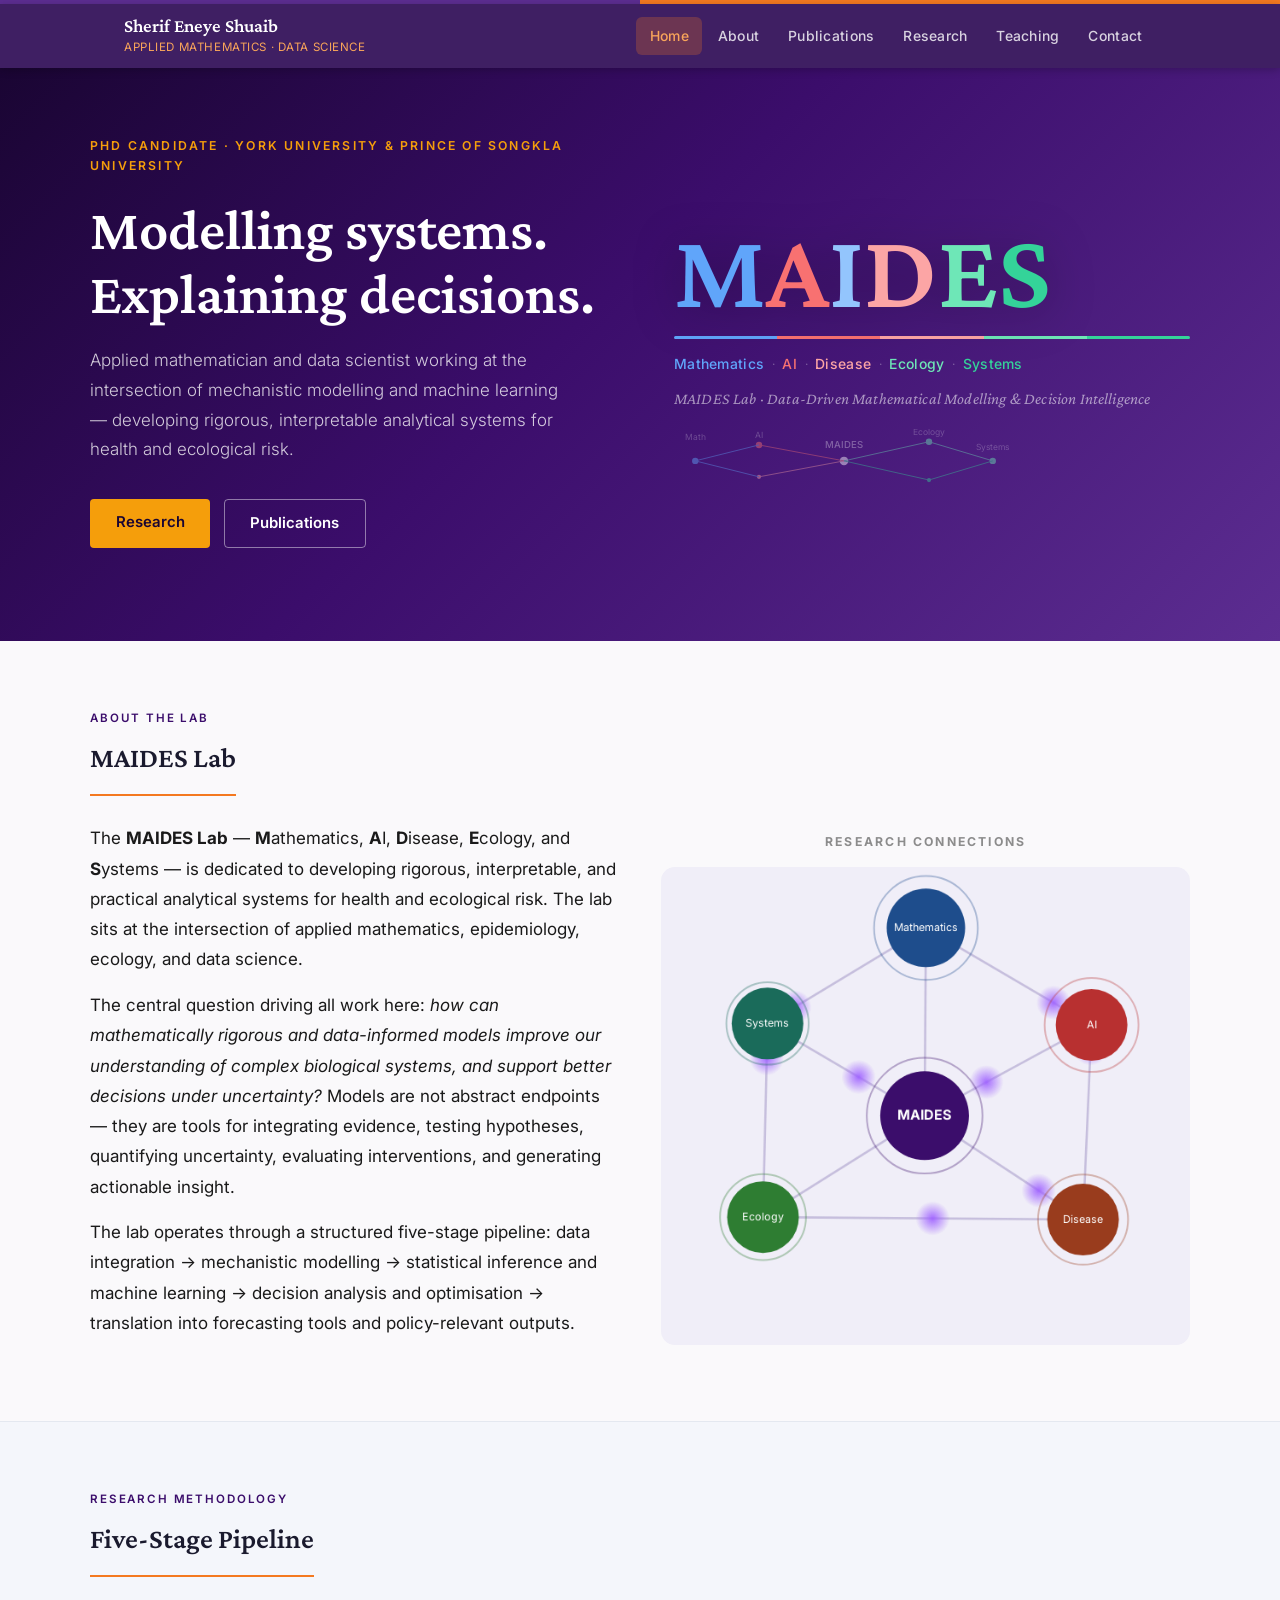
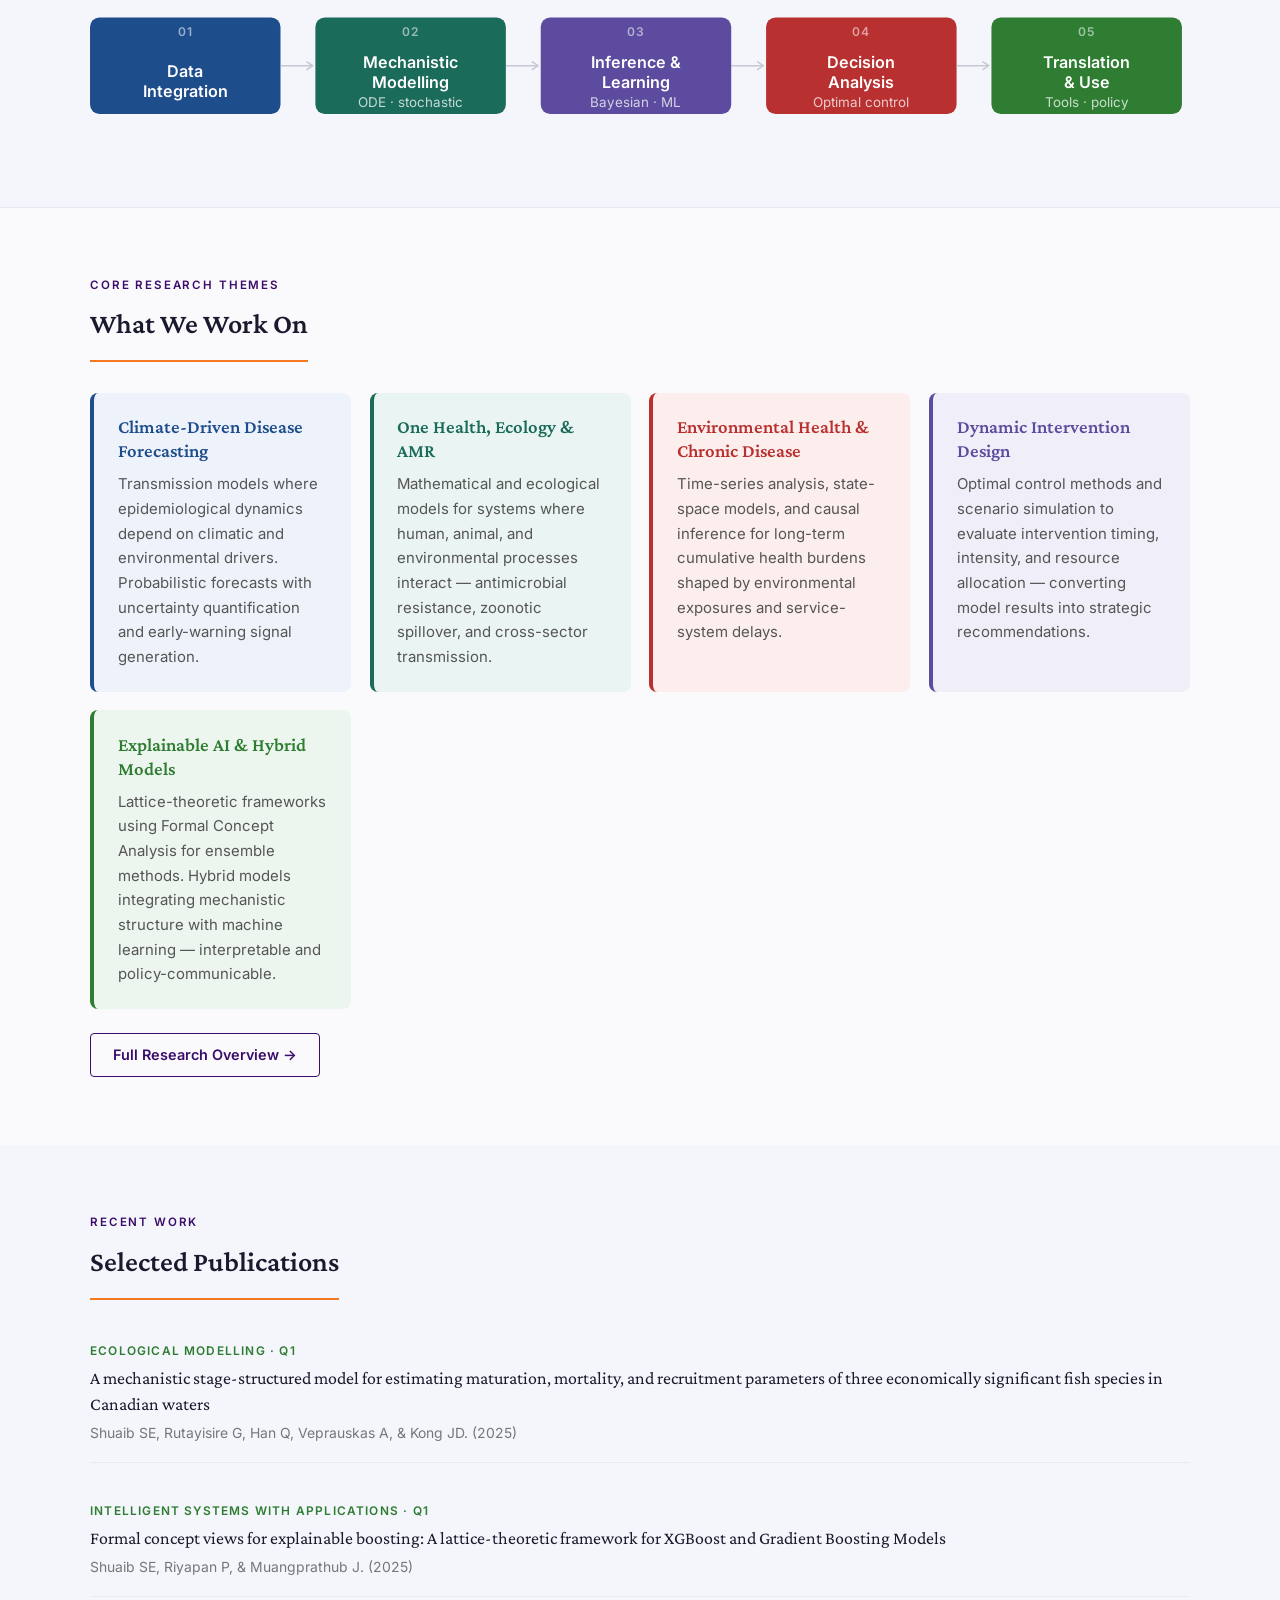
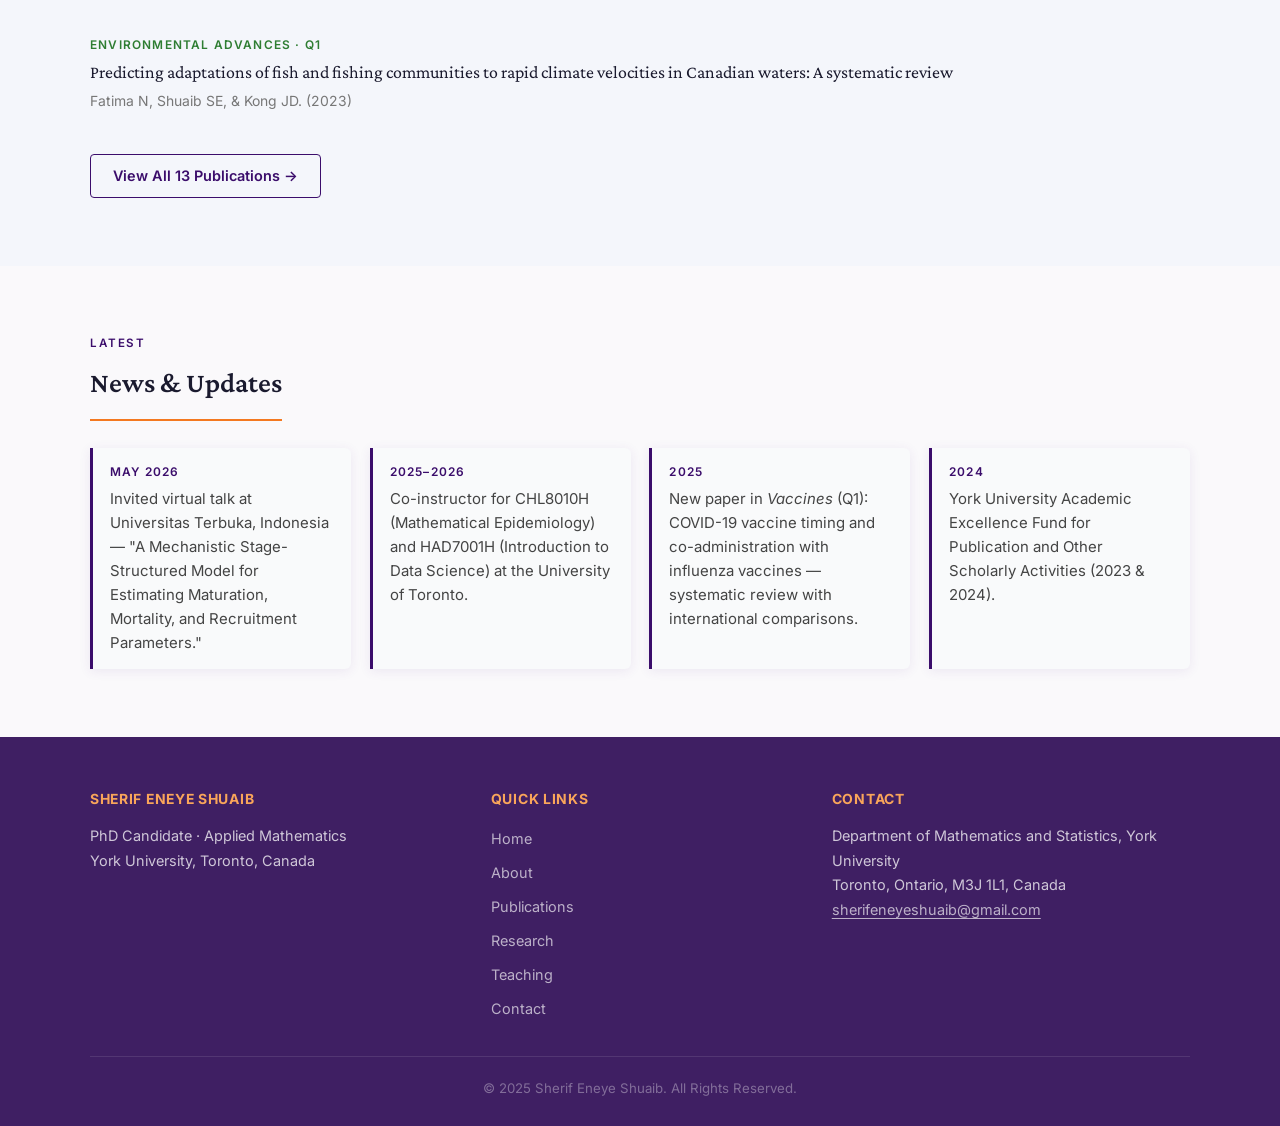
==== commit 416a1c53: "Update index.html" ====
--- a/index.html
+++ b/index.html
@@ -5,6 +5,7 @@
   <meta name="viewport" content="width=device-width, initial-scale=1.0" />
   <meta name="description" content="MAIDES Lab — Mathematics, AI, Disease, Ecology, and Systems. Led by Sherif Eneye Shuaib." />
   <title>Sherif Eneye Shuaib — MAIDES Lab</title>
+
   <link rel="preconnect" href="https://fonts.googleapis.com">
   <link href="https://fonts.googleapis.com/css2?family=Crimson+Pro:ital,wght@0,300;0,400;0,600;1,400&family=Inter:wght@300;400;500;600&display=swap" rel="stylesheet">
   <link rel="stylesheet" href="style.css" />
@@ -113,16 +114,17 @@
       color: transparent;
       opacity: 0.35;
     }
-    /* Individual letter colors */
-    .ltr-M { color: #60a5fa; } /* blue */
-    .ltr-A { color: #f87171; } /* red */
-    .ltr-I { color: #93c5fd; } /* light blue */
-    .ltr-D { color: #fca5a5; } /* light red */
-    .ltr-E { color: #6ee7b7; } /* teal/green */
-    .ltr-S { color: #34d399; } /* green */
-
-    /* Texture overlays via SVG patterns embedded inline */
-    .ltr-M { background: repeating-linear-gradient(45deg, transparent, transparent 6px, rgba(255,255,255,0.06) 6px, rgba(255,255,255,0.06) 7px); -webkit-background-clip: text; background-clip: text; }
+    .ltr-M { color: #60a5fa; }
+    .ltr-A { color: #f87171; }
+    .ltr-I { color: #93c5fd; }
+    .ltr-D { color: #fca5a5; }
+    .ltr-E { color: #6ee7b7; }
+    .ltr-S { color: #34d399; }
+    .ltr-M {
+      background: repeating-linear-gradient(45deg, transparent, transparent 6px, rgba(255,255,255,0.06) 6px, rgba(255,255,255,0.06) 7px);
+      -webkit-background-clip: text;
+      background-clip: text;
+    }
 
     .wordmark-wrap {
       display: flex;
@@ -141,7 +143,7 @@
       font-size: 0.82rem;
       font-weight: 500;
       letter-spacing: 0.02em;
-      padding: 0 0;
+      padding: 0;
     }
     .wordmark-sub-sep {
       font-size: 0.7rem;
@@ -157,7 +159,6 @@
       letter-spacing: 0.01em;
     }
 
-    /* color bar under wordmark */
     .wordmark-bar {
       display: flex;
       height: 3px;
@@ -184,30 +185,36 @@
       .about-strip { grid-template-columns: 1fr; }
     }
     .about-text p { margin-bottom: 0.9rem; line-height: 1.78; }
-    .about-stats { display: grid; grid-template-columns: 1fr 1fr; gap: 0.8rem; }
-    .stat-box {
-      background: #f4f6fb;
-      border-radius: 8px;
-      padding: 1rem 1.2rem;
+
+    .about-stats {
+      display: flex;
+      justify-content: center;
+      align-items: flex-start;
+    }
+
+    .research-net-wrap {
+      width: 100%;
+      max-width: 620px;
+    }
+
+    .research-net-title {
+      display: block;
       text-align: center;
-      min-width: 100px;
-    }
-    .stat-box .num {
+      font-family: Inter, sans-serif;
+      font-size: 0.72rem;
+      font-weight: 700;
+      letter-spacing: 0.18em;
+      text-transform: uppercase;
+      color: #8c8c8c;
+      margin-bottom: 0.9rem;
+    }
+
+    #researchNet {
+      border-radius: 14px;
+      background: #f0eef8;
       display: block;
-      font-family: 'Crimson Pro', Georgia, serif;
-      font-size: 2rem;
-      font-weight: 600;
-      color: #3b0d6b;
-      line-height: 1;
-    }
-    .stat-box .lbl {
-      display: block;
-      font-size: 0.7rem;
-      font-weight: 600;
-      letter-spacing: 0.1em;
-      text-transform: uppercase;
-      color: #888;
-      margin-top: 0.3rem;
+      width: 100%;
+      height: auto;
     }
 
     /* ── PIPELINE ── */
@@ -374,7 +381,7 @@
         </div>
       </div>
 
-      <!-- Right: MAIDES wordmark (pure HTML/CSS — no clipPath) -->
+      <!-- Right: MAIDES wordmark -->
       <div class="wordmark-wrap">
         <div class="maides-wordmark">
           <span class="letter ltr-M">M</span>
@@ -385,7 +392,6 @@
           <span class="letter ltr-S">S</span>
         </div>
 
-        <!-- Colour bar -->
         <div class="wordmark-bar" style="width:100%;">
           <span class="bar-blue"></span>
           <span class="bar-red"></span>
@@ -394,7 +400,6 @@
           <span class="bar-green"></span>
         </div>
 
-        <!-- Subtitle — colour-coded words -->
         <div class="wordmark-sub" style="flex-wrap:wrap; row-gap:0.2rem; margin-top:0.8rem;">
           <span class="wordmark-sub-word" style="color:#60a5fa;">Mathematics</span>
           <span class="wordmark-sub-sep">·</span>
@@ -409,10 +414,8 @@
 
         <p class="wordmark-tagline">MAIDES Lab · Data-Driven Mathematical Modelling &amp; Decision Intelligence</p>
 
-        <!-- Network decoration SVG — pure decoration, not clipPath -->
         <svg width="100%" viewBox="0 0 320 60" xmlns="http://www.w3.org/2000/svg"
              style="margin-top:1rem; opacity:0.45; max-width:340px;">
-          <!-- nodes -->
           <circle cx="20"  cy="30" r="3" fill="#60a5fa"/>
           <circle cx="80"  cy="15" r="3" fill="#f87171"/>
           <circle cx="80"  cy="45" r="2" fill="#fca5a5"/>
@@ -420,7 +423,7 @@
           <circle cx="240" cy="12" r="3" fill="#6ee7b7"/>
           <circle cx="240" cy="48" r="2" fill="#34d399"/>
           <circle cx="300" cy="30" r="3" fill="#6ee7b7"/>
-          <!-- edges -->
+
           <line x1="20"  y1="30" x2="80"  y2="15" stroke="#60a5fa" stroke-width="0.8"/>
           <line x1="20"  y1="30" x2="80"  y2="45" stroke="#60a5fa" stroke-width="0.8"/>
           <line x1="80"  y1="15" x2="160" y2="30" stroke="#f87171" stroke-width="0.8"/>
@@ -429,7 +432,7 @@
           <line x1="160" y1="30" x2="240" y2="48" stroke="#34d399" stroke-width="0.8"/>
           <line x1="240" y1="12" x2="300" y2="30" stroke="#6ee7b7" stroke-width="0.8"/>
           <line x1="240" y1="48" x2="300" y2="30" stroke="#34d399" stroke-width="0.8"/>
-          <!-- node labels -->
+
           <text x="20"  y="10" font-family="Inter,sans-serif" font-size="8" fill="rgba(255,255,255,0.5)" text-anchor="middle">Math</text>
           <text x="80"  y="8"  font-family="Inter,sans-serif" font-size="8" fill="rgba(255,255,255,0.5)" text-anchor="middle">AI</text>
           <text x="160" y="18" font-family="Inter,sans-serif" font-size="9" fill="rgba(255,255,255,0.7)" text-anchor="middle" font-weight="500">MAIDES</text>
@@ -437,7 +440,6 @@
           <text x="300" y="20" font-family="Inter,sans-serif" font-size="8" fill="rgba(255,255,255,0.5)" text-anchor="middle">Systems</text>
         </svg>
       </div>
-
     </div>
   </section>
 
@@ -446,6 +448,7 @@
     <div class="section-inner">
       <span class="section-eyebrow">About the Lab</span>
       <h2 class="section-title">MAIDES Lab</h2>
+
       <div class="about-strip" style="margin-top:1.4rem;">
         <div class="about-text">
           <p>
@@ -458,96 +461,119 @@
             The lab operates through a structured five-stage pipeline: data integration → mechanistic modelling → statistical inference and machine learning → decision analysis and optimisation → translation into forecasting tools and policy-relevant outputs.
           </p>
         </div>
+
         <div class="about-stats">
-          <!-- Animated research network -->
-          <div style="position:relative; width:100%;">
-            <canvas id="researchNet" width="520" height="520"
-              style="border-radius:14px; background:#f0eef8; display:block; width:100%; height:auto;"></canvas>
-            <span style="
-              position:absolute;
-              top:16px;
-              left:50%;
-              transform:translateX(-50%);
-              font-family:Inter,sans-serif;
-              font-size:0.68rem;
-              font-weight:700;
-              letter-spacing:0.18em;
-              text-transform:uppercase;
-              color:#3b0d6b;
-              background:rgba(240,238,248,0.88);
-              padding:4px 14px;
-              border-radius:20px;
-              border:1px solid rgba(59,13,107,0.15);
-              white-space:nowrap;
-              pointer-events:none;
-            ">Research Connections</span>
+          <div class="research-net-wrap">
+            <span class="research-net-title">Research Connections</span>
+            <canvas id="researchNet" width="620" height="560"></canvas>
           </div>
-          <script>
-          (function(){
-            const canvas = document.getElementById('researchNet');
-            const ctx = canvas.getContext('2d');
-            const W = canvas.width, H = canvas.height;
-            const CX = W/2, CY = H/2;
-            const nodes = [
-              { label:'MAIDES',      x:CX,     y:CY,     r:48, color:'#3b0d6b', pulse:0   },
-              { label:'Mathematics', x:CX,     y:58,     r:44, color:'#1e4d8c', pulse:0.4 },
-              { label:'AI',          x:CX+165, y:CY-95,  r:40, color:'#b83030', pulse:0.8 },
-              { label:'Disease',     x:CX+158, y:CY+108, r:40, color:'#993c1d', pulse:1.2 },
-              { label:'Ecology',     x:CX-165, y:CY+100, r:40, color:'#2e7d32', pulse:1.6 },
-              { label:'Systems',     x:CX-160, y:CY-90,  r:40, color:'#1a6b5a', pulse:2.0 },
-            ];
-            const edges=[[0,1],[0,2],[0,3],[0,4],[0,5],[1,2],[2,3],[3,4],[4,5],[5,1]];
-            const floats=nodes.map((n,i)=>({
-              ox:n.x,oy:n.y,
-              ax:(Math.random()-.5)*14,ay:(Math.random()-.5)*14,
-              sx:.35+Math.random()*.35,sy:.35+Math.random()*.35,
-              px:Math.random()*Math.PI*2,py:Math.random()*Math.PI*2,
-            }));
-            let t=0, pt=0;
-            function draw(){
-              ctx.clearRect(0,0,W,H);
-              t+=.012; pt+=.024;
-              nodes.forEach((n,i)=>{
-                const f=floats[i];
-                n.x=f.ox+Math.sin(t*f.sx+f.px)*f.ax;
-                n.y=f.oy+Math.cos(t*f.sy+f.py)*f.ay;
-              });
-              edges.forEach(([a,b],ei)=>{
-                const na=nodes[a],nb=nodes[b];
-                ctx.beginPath();ctx.moveTo(na.x,na.y);ctx.lineTo(nb.x,nb.y);
-                ctx.strokeStyle='rgba(90,70,150,.15)';ctx.lineWidth=1;ctx.stroke();
-                const prog=((pt+ei*.38)%1);
-                const px=na.x+(nb.x-na.x)*prog,py=na.y+(nb.y-na.y)*prog;
-                const g=ctx.createRadialGradient(px,py,0,px,py,14);
-                g.addColorStop(0,'rgba(160,100,255,.9)');g.addColorStop(1,'rgba(160,100,255,0)');
-                ctx.beginPath();ctx.arc(px,py,14,0,Math.PI*2);ctx.fillStyle=g;ctx.fill();
-              });
-              nodes.forEach((n,i)=>{
-                const rr=n.r+8+Math.sin(t*1.5+n.pulse)*6;
-                ctx.beginPath();ctx.arc(n.x,n.y,rr,0,Math.PI*2);
-                ctx.strokeStyle=n.color+'55';ctx.lineWidth=1.5;ctx.stroke();
-                ctx.beginPath();ctx.arc(n.x,n.y,n.r,0,Math.PI*2);
-                ctx.fillStyle=n.color;ctx.fill();
-                ctx.fillStyle='#fff';
-                ctx.font=(i===0?'bold 15px':'12.5px')+' Inter,sans-serif';
-                ctx.textAlign='center';ctx.textBaseline='middle';
-                // wrap label for 'Mathematics'
-                const words = n.label.split(' ');
-                if(words.length===1){ ctx.fillText(n.label,n.x,n.y); }
-                else {
-                  ctx.fillText(words[0],n.x,n.y-8);
-                  ctx.fillText(words.slice(1).join(' '),n.x,n.y+8);
-                }
-              });
-              requestAnimationFrame(draw);
-            }
-            draw();
-          })();
-          </script>
         </div>
       </div>
     </div>
   </section>
+
+  <script>
+  (function(){
+    const canvas = document.getElementById('researchNet');
+    const ctx = canvas.getContext('2d');
+    const W = canvas.width, H = canvas.height;
+    const CX = W / 2, CY = H / 2 + 10;
+
+    const nodes = [
+      { label:'MAIDES',      x:CX,      y:CY,       r:52, color:'#3b0d6b', pulse:0   },
+      { label:'Mathematics', x:CX,      y:70,       r:46, color:'#1e4d8c', pulse:0.4 },
+      { label:'AI',          x:CX+190,  y:CY-105,   r:42, color:'#b83030', pulse:0.8 },
+      { label:'Disease',     x:CX+185,  y:CY+120,   r:42, color:'#993c1d', pulse:1.2 },
+      { label:'Ecology',     x:CX-190,  y:CY+115,   r:42, color:'#2e7d32', pulse:1.6 },
+      { label:'Systems',     x:CX-185,  y:CY-105,   r:42, color:'#1a6b5a', pulse:2.0 },
+    ];
+
+    const edges = [
+      [0,1],[0,2],[0,3],[0,4],[0,5],
+      [1,2],[2,3],[3,4],[4,5],[5,1]
+    ];
+
+    const floats = nodes.map((n,i)=>({
+      ox:n.x, oy:n.y,
+      ax:(Math.random()-.5)*14,
+      ay:(Math.random()-.5)*14,
+      sx:.35+Math.random()*.35,
+      sy:.35+Math.random()*.35,
+      px:Math.random()*Math.PI*2,
+      py:Math.random()*Math.PI*2,
+    }));
+
+    let t = 0, pt = 0;
+
+    function draw(){
+      ctx.clearRect(0,0,W,H);
+      t += 0.012;
+      pt += 0.02;
+
+      nodes.forEach((n,i)=>{
+        const f = floats[i];
+        n.x = f.ox + Math.sin(t*f.sx + f.px) * f.ax;
+        n.y = f.oy + Math.cos(t*f.sy + f.py) * f.ay;
+      });
+
+      edges.forEach(([a,b],ei)=>{
+        const na = nodes[a], nb = nodes[b];
+
+        ctx.beginPath();
+        ctx.moveTo(na.x, na.y);
+        ctx.lineTo(nb.x, nb.y);
+        ctx.strokeStyle = 'rgba(90,70,150,0.28)';
+        ctx.lineWidth = 2.6;
+        ctx.stroke();
+
+        const prog = ((pt + ei * 0.35) % 1);
+        const px = na.x + (nb.x - na.x) * prog;
+        const py = na.y + (nb.y - na.y) * prog;
+
+        const g = ctx.createRadialGradient(px, py, 0, px, py, 20);
+        g.addColorStop(0, 'rgba(160,100,255,0.95)');
+        g.addColorStop(1, 'rgba(160,100,255,0)');
+
+        ctx.beginPath();
+        ctx.arc(px, py, 20, 0, Math.PI * 2);
+        ctx.fillStyle = g;
+        ctx.fill();
+      });
+
+      nodes.forEach((n,i)=>{
+        const rr = n.r + 10 + Math.sin(t*1.5 + n.pulse) * 6;
+
+        ctx.beginPath();
+        ctx.arc(n.x, n.y, rr, 0, Math.PI * 2);
+        ctx.strokeStyle = n.color + '55';
+        ctx.lineWidth = 2;
+        ctx.stroke();
+
+        ctx.beginPath();
+        ctx.arc(n.x, n.y, n.r, 0, Math.PI * 2);
+        ctx.fillStyle = n.color;
+        ctx.fill();
+
+        ctx.fillStyle = '#fff';
+        ctx.font = (i===0 ? 'bold 16px' : '12.5px') + ' Inter,sans-serif';
+        ctx.textAlign = 'center';
+        ctx.textBaseline = 'middle';
+
+        const words = n.label.split(' ');
+        if(words.length === 1){
+          ctx.fillText(n.label, n.x, n.y);
+        } else {
+          ctx.fillText(words[0], n.x, n.y - 8);
+          ctx.fillText(words.slice(1).join(' '), n.x, n.y + 8);
+        }
+      });
+
+      requestAnimationFrame(draw);
+    }
+
+    draw();
+  })();
+  </script>
 
   <!-- ══ PIPELINE ══ -->
   <section class="section pipeline-section">
@@ -562,6 +588,7 @@
             <path d="M2 1L8 5L2 9" fill="none" stroke="#aab" stroke-width="1.5" stroke-linecap="round" stroke-linejoin="round"/>
           </marker>
         </defs>
+
         <rect x="0"   y="10" width="142" height="72" rx="7" fill="#1e4d8c"/>
         <rect x="168" y="10" width="142" height="72" rx="7" fill="#1a6b5a"/>
         <rect x="336" y="10" width="142" height="72" rx="7" fill="#5c4b9e"/>
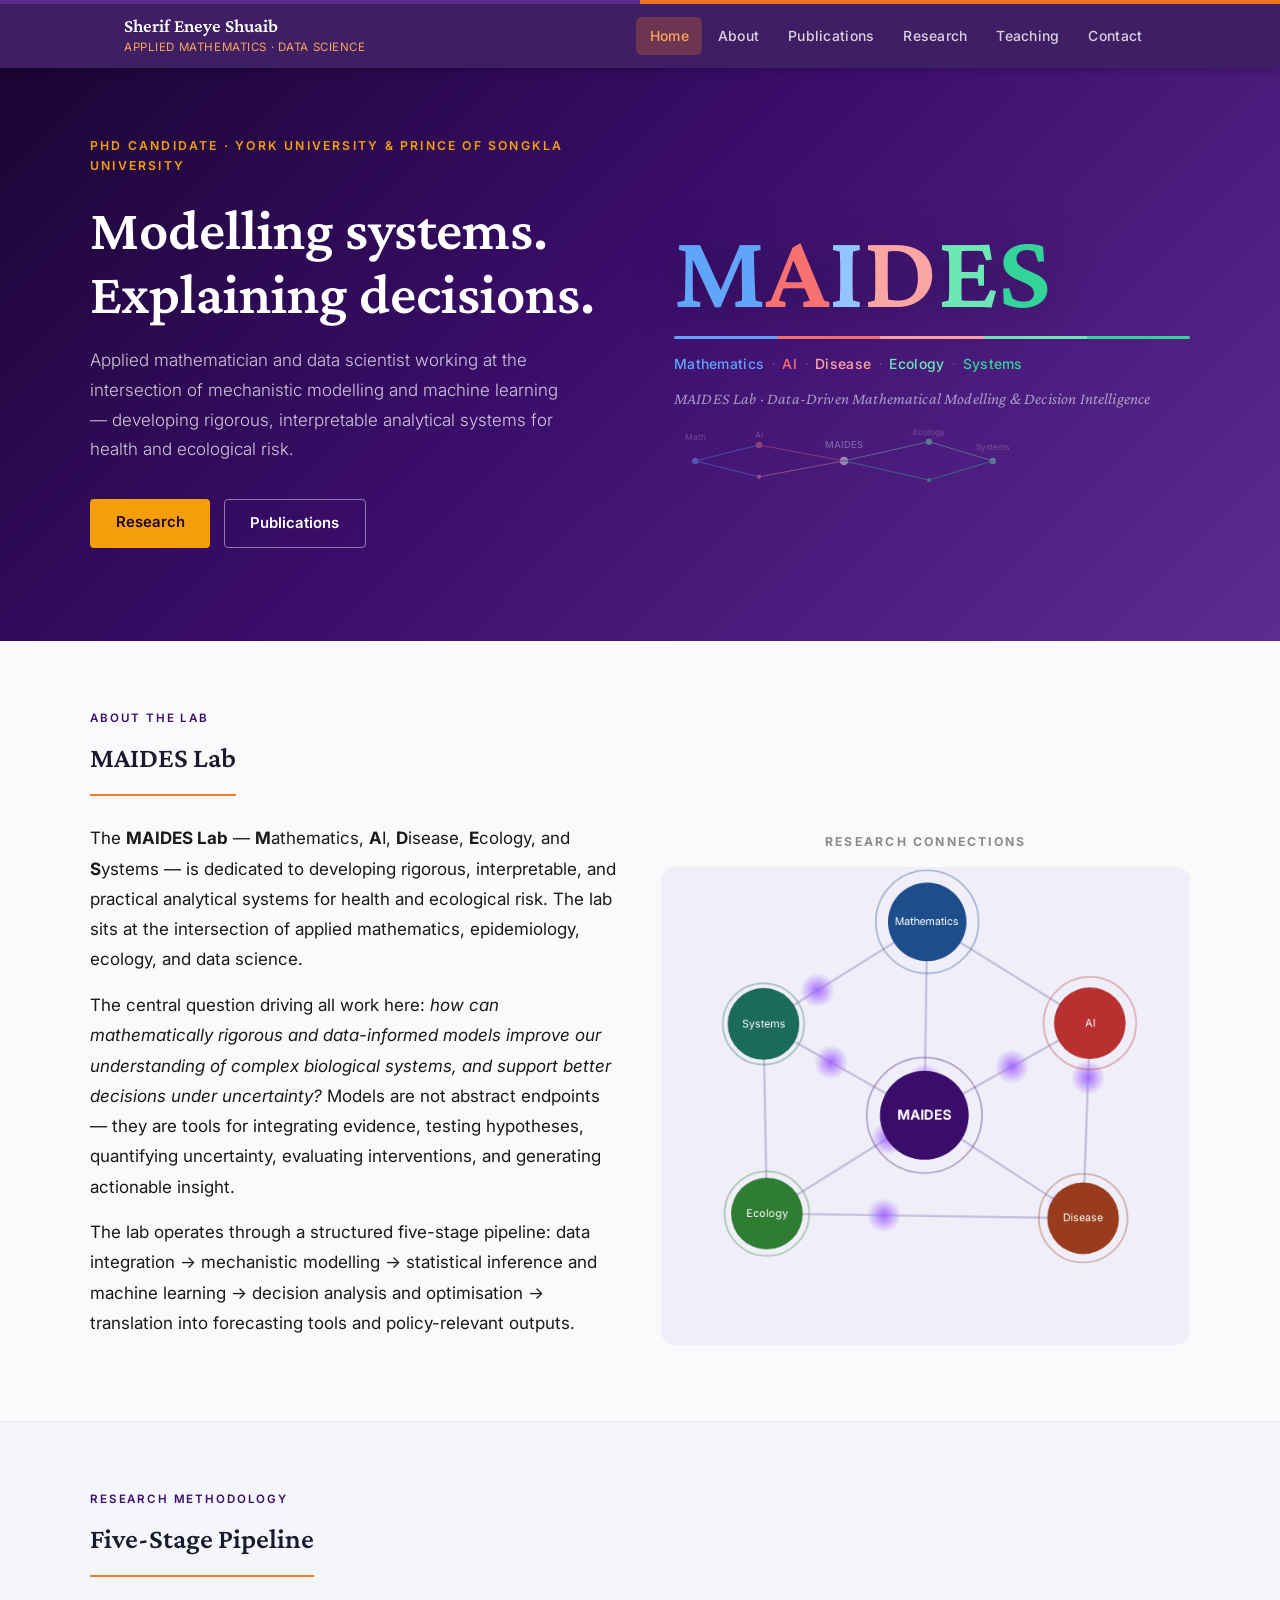
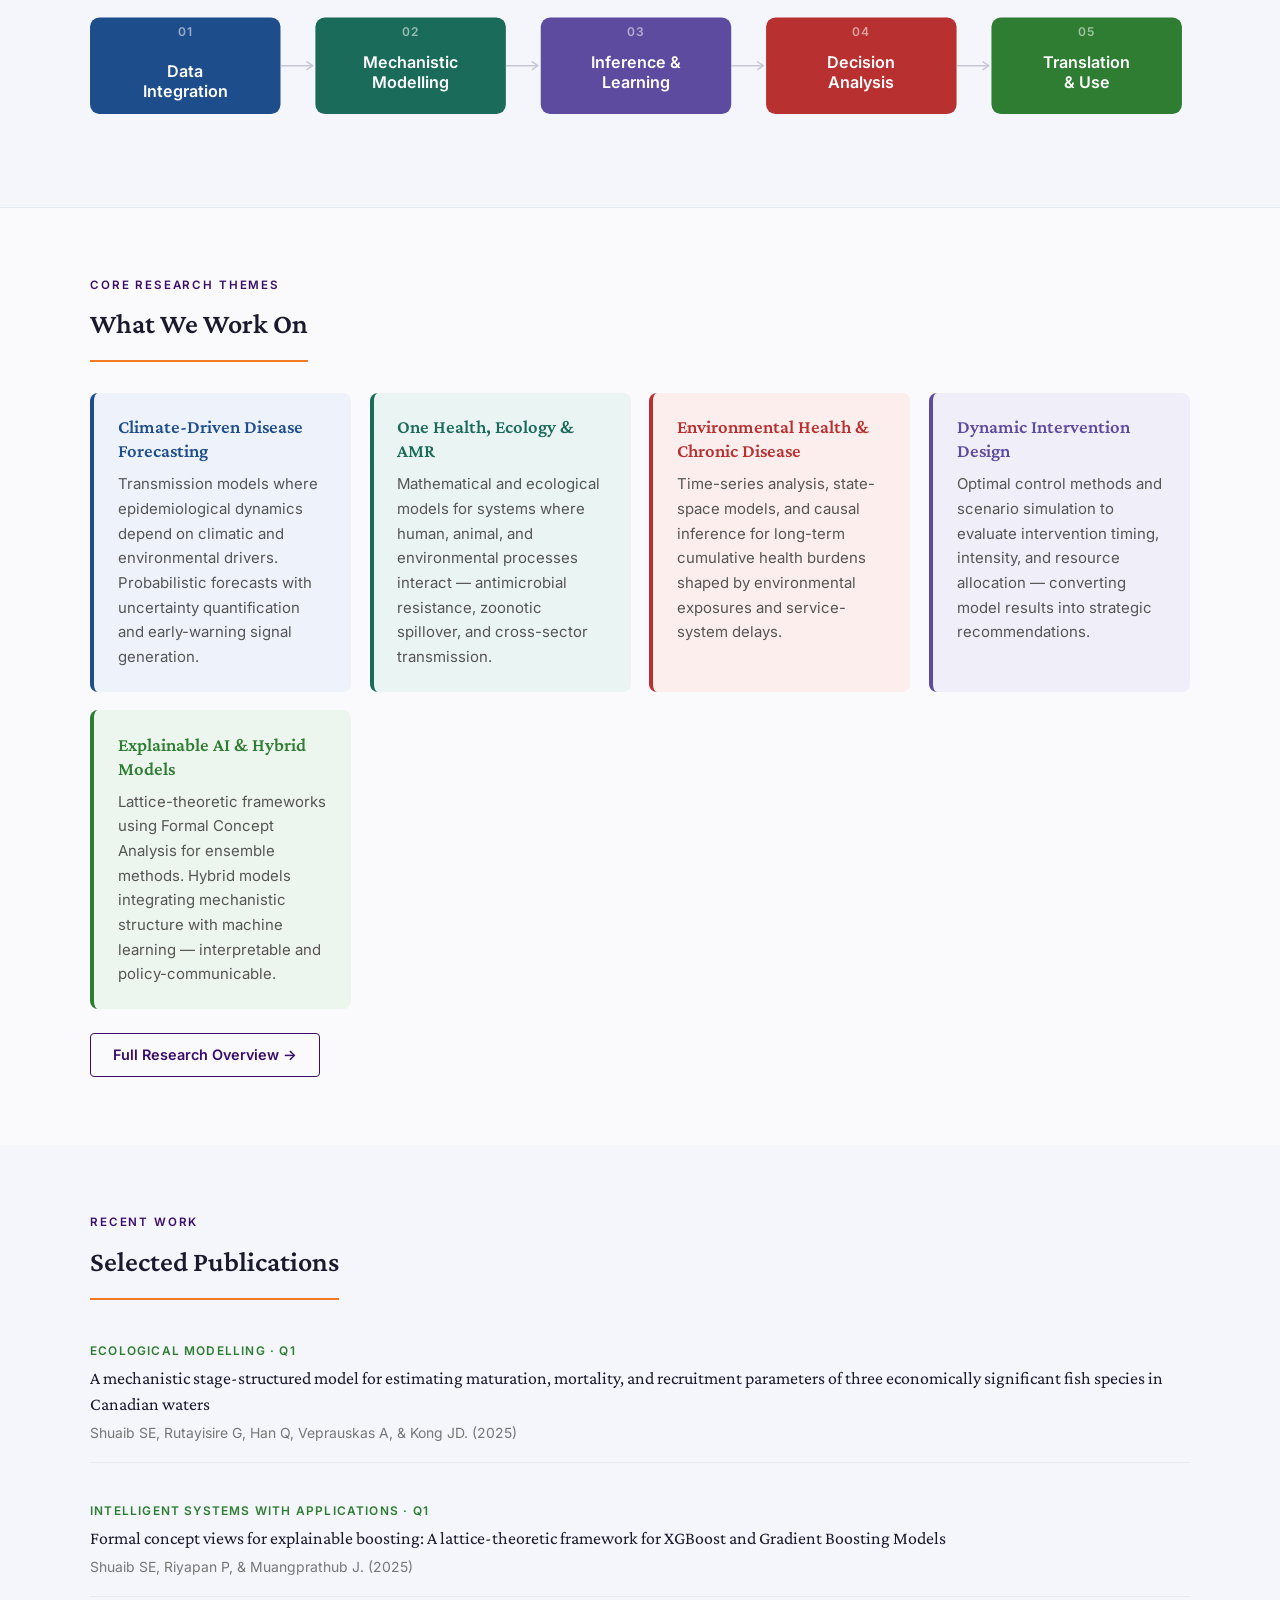
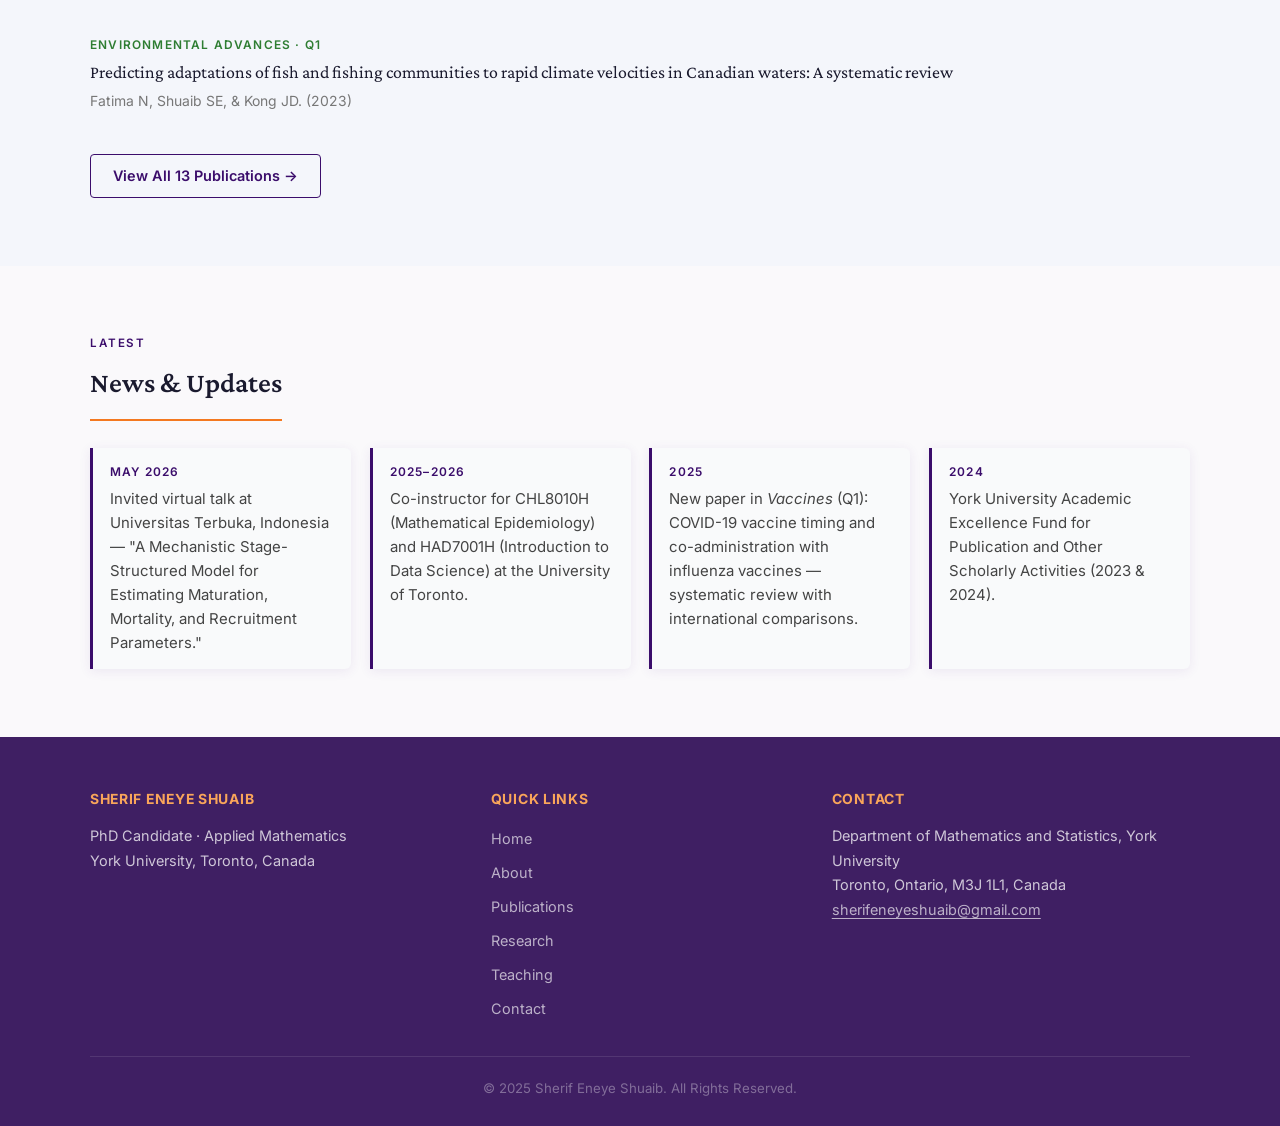
==== commit b70882df: "Update index.html" ====
--- a/index.html
+++ b/index.html
@@ -606,20 +606,16 @@
 
         <text x="239" y="43" text-anchor="middle" font-family="Inter,sans-serif" font-size="12" fill="#fff" font-weight="600" dominant-baseline="central">Mechanistic</text>
         <text x="239" y="58" text-anchor="middle" font-family="Inter,sans-serif" font-size="12" fill="#fff" font-weight="600" dominant-baseline="central">Modelling</text>
-        <text x="239" y="73" text-anchor="middle" font-family="Inter,sans-serif" font-size="10" fill="rgba(255,255,255,0.75)" dominant-baseline="central">ODE · stochastic</text>
-
+      
         <text x="407" y="43" text-anchor="middle" font-family="Inter,sans-serif" font-size="12" fill="#fff" font-weight="600" dominant-baseline="central">Inference &amp;</text>
         <text x="407" y="58" text-anchor="middle" font-family="Inter,sans-serif" font-size="12" fill="#fff" font-weight="600" dominant-baseline="central">Learning</text>
-        <text x="407" y="73" text-anchor="middle" font-family="Inter,sans-serif" font-size="10" fill="rgba(255,255,255,0.75)" dominant-baseline="central">Bayesian · ML</text>
-
+        
         <text x="575" y="43" text-anchor="middle" font-family="Inter,sans-serif" font-size="12" fill="#fff" font-weight="600" dominant-baseline="central">Decision</text>
         <text x="575" y="58" text-anchor="middle" font-family="Inter,sans-serif" font-size="12" fill="#fff" font-weight="600" dominant-baseline="central">Analysis</text>
-        <text x="575" y="73" text-anchor="middle" font-family="Inter,sans-serif" font-size="10" fill="rgba(255,255,255,0.75)" dominant-baseline="central">Optimal control</text>
-
+       
         <text x="743" y="43" text-anchor="middle" font-family="Inter,sans-serif" font-size="12" fill="#fff" font-weight="600" dominant-baseline="central">Translation</text>
         <text x="743" y="58" text-anchor="middle" font-family="Inter,sans-serif" font-size="12" fill="#fff" font-weight="600" dominant-baseline="central">&amp; Use</text>
-        <text x="743" y="73" text-anchor="middle" font-family="Inter,sans-serif" font-size="10" fill="rgba(255,255,255,0.75)" dominant-baseline="central">Tools · policy</text>
-
+        
         <line x1="142" y1="46" x2="166" y2="46" stroke="#aab" stroke-width="1.2" marker-end="url(#parr)" opacity="0.6"/>
         <line x1="310" y1="46" x2="334" y2="46" stroke="#aab" stroke-width="1.2" marker-end="url(#parr)" opacity="0.6"/>
         <line x1="478" y1="46" x2="502" y2="46" stroke="#aab" stroke-width="1.2" marker-end="url(#parr)" opacity="0.6"/>
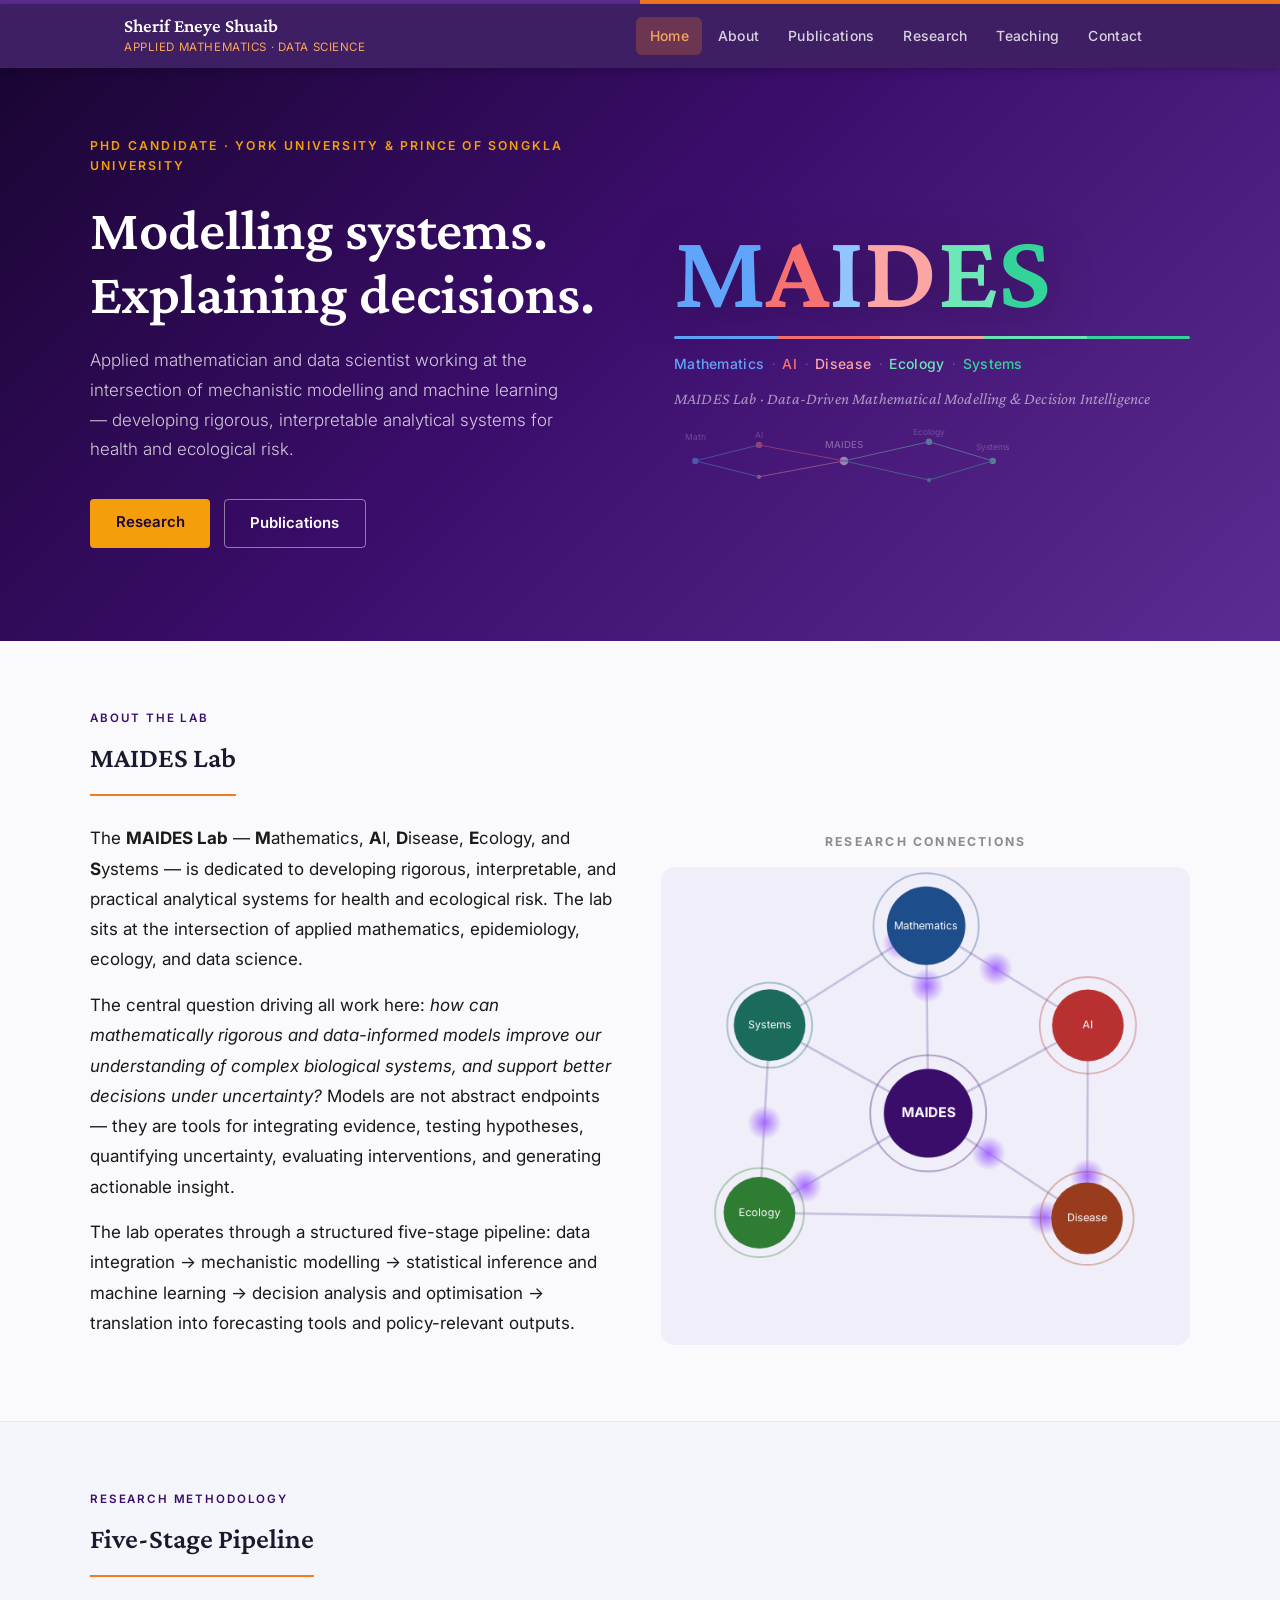
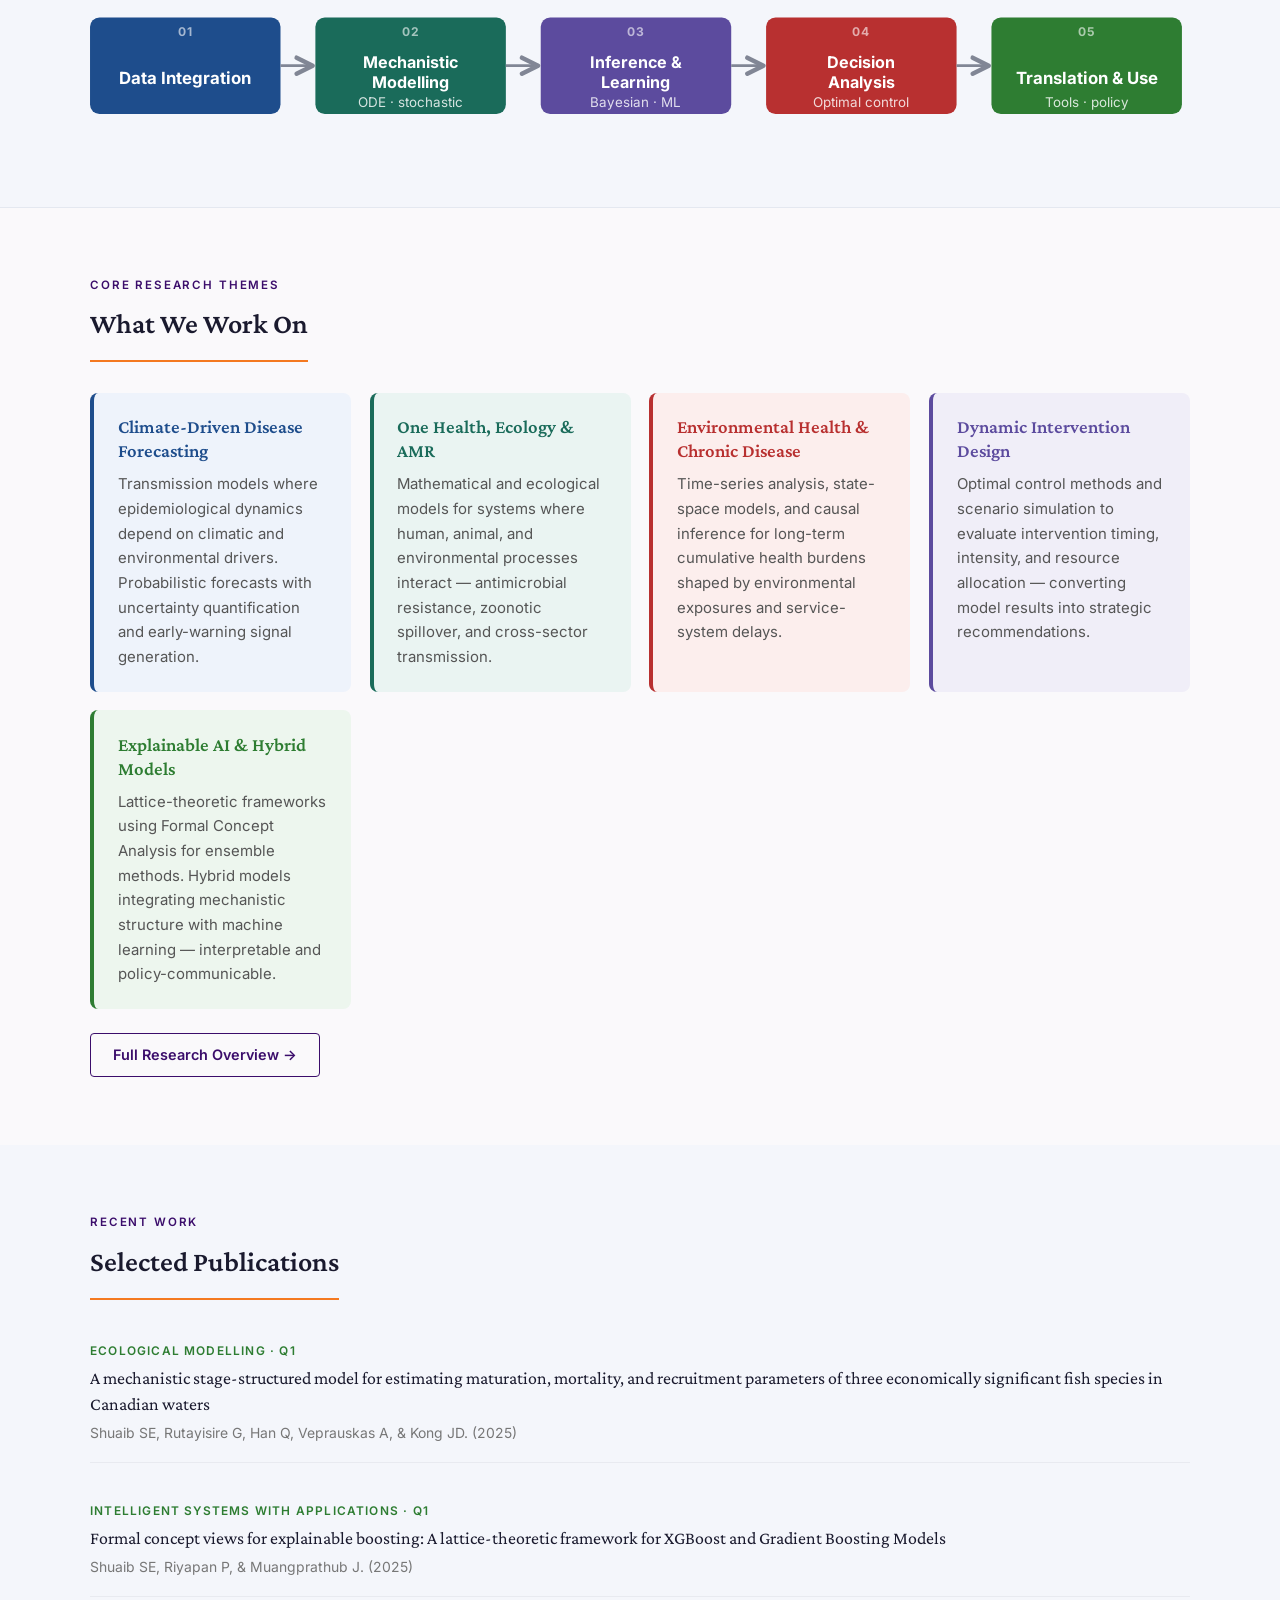
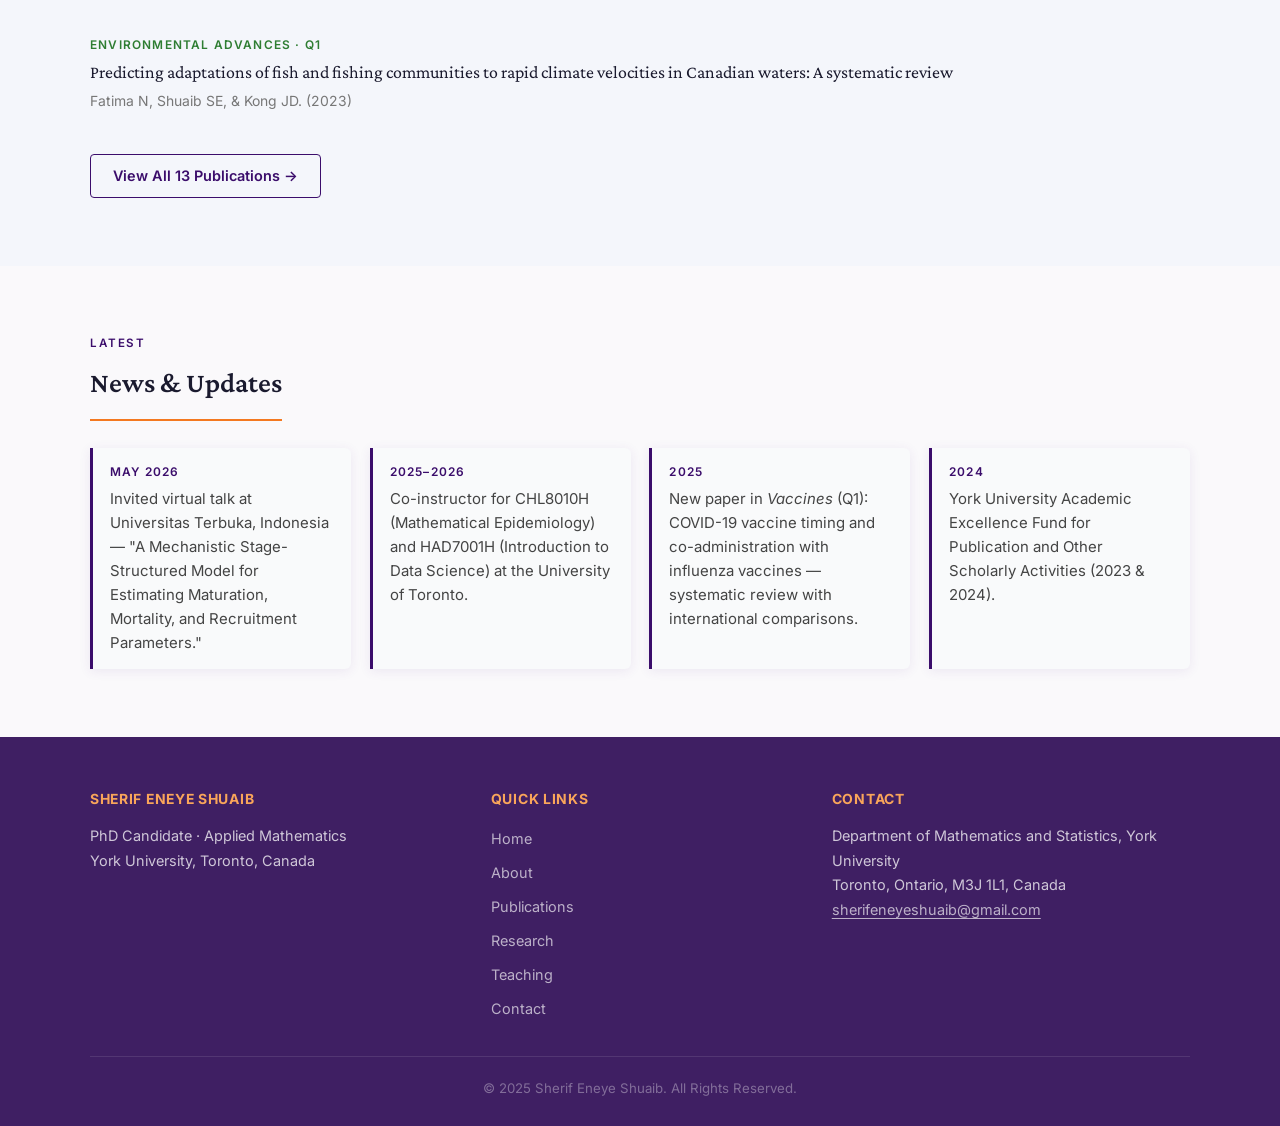
==== commit 3c48e4d9: "Update index.html" ====
--- a/index.html
+++ b/index.html
@@ -575,54 +575,97 @@
   })();
   </script>
 
-  <!-- ══ PIPELINE ══ -->
-  <section class="section pipeline-section">
-    <div class="section-inner">
-      <span class="section-eyebrow">Research methodology</span>
-      <h2 class="section-title">Five-Stage Pipeline</h2>
-      <svg width="100%" viewBox="0 0 820 100" role="img" xmlns="http://www.w3.org/2000/svg"
-           style="display:block; margin-top:1.4rem;">
-        <title>MAIDES five-stage research pipeline</title>
-        <defs>
-          <marker id="parr" viewBox="0 0 10 10" refX="8" refY="5" markerWidth="6" markerHeight="6" orient="auto-start-reverse">
-            <path d="M2 1L8 5L2 9" fill="none" stroke="#aab" stroke-width="1.5" stroke-linecap="round" stroke-linejoin="round"/>
-          </marker>
-        </defs>
-
-        <rect x="0"   y="10" width="142" height="72" rx="7" fill="#1e4d8c"/>
-        <rect x="168" y="10" width="142" height="72" rx="7" fill="#1a6b5a"/>
-        <rect x="336" y="10" width="142" height="72" rx="7" fill="#5c4b9e"/>
-        <rect x="504" y="10" width="142" height="72" rx="7" fill="#b83030"/>
-        <rect x="672" y="10" width="142" height="72" rx="7" fill="#2e7d32"/>
-
-        <text x="71"  y="24" text-anchor="middle" font-family="Inter,sans-serif" font-size="9" fill="rgba(255,255,255,0.55)" font-weight="600" letter-spacing="0.08em">01</text>
-        <text x="239" y="24" text-anchor="middle" font-family="Inter,sans-serif" font-size="9" fill="rgba(255,255,255,0.55)" font-weight="600" letter-spacing="0.08em">02</text>
-        <text x="407" y="24" text-anchor="middle" font-family="Inter,sans-serif" font-size="9" fill="rgba(255,255,255,0.55)" font-weight="600" letter-spacing="0.08em">03</text>
-        <text x="575" y="24" text-anchor="middle" font-family="Inter,sans-serif" font-size="9" fill="rgba(255,255,255,0.55)" font-weight="600" letter-spacing="0.08em">04</text>
-        <text x="743" y="24" text-anchor="middle" font-family="Inter,sans-serif" font-size="9" fill="rgba(255,255,255,0.55)" font-weight="600" letter-spacing="0.08em">05</text>
-
-        <text x="71"  y="50" text-anchor="middle" font-family="Inter,sans-serif" font-size="12" fill="#fff" font-weight="600" dominant-baseline="central">Data</text>
-        <text x="71"  y="65" text-anchor="middle" font-family="Inter,sans-serif" font-size="12" fill="#fff" font-weight="600" dominant-baseline="central">Integration</text>
-
-        <text x="239" y="43" text-anchor="middle" font-family="Inter,sans-serif" font-size="12" fill="#fff" font-weight="600" dominant-baseline="central">Mechanistic</text>
-        <text x="239" y="58" text-anchor="middle" font-family="Inter,sans-serif" font-size="12" fill="#fff" font-weight="600" dominant-baseline="central">Modelling</text>
-      
-        <text x="407" y="43" text-anchor="middle" font-family="Inter,sans-serif" font-size="12" fill="#fff" font-weight="600" dominant-baseline="central">Inference &amp;</text>
-        <text x="407" y="58" text-anchor="middle" font-family="Inter,sans-serif" font-size="12" fill="#fff" font-weight="600" dominant-baseline="central">Learning</text>
-        
-        <text x="575" y="43" text-anchor="middle" font-family="Inter,sans-serif" font-size="12" fill="#fff" font-weight="600" dominant-baseline="central">Decision</text>
-        <text x="575" y="58" text-anchor="middle" font-family="Inter,sans-serif" font-size="12" fill="#fff" font-weight="600" dominant-baseline="central">Analysis</text>
-       
-        <text x="743" y="43" text-anchor="middle" font-family="Inter,sans-serif" font-size="12" fill="#fff" font-weight="600" dominant-baseline="central">Translation</text>
-        <text x="743" y="58" text-anchor="middle" font-family="Inter,sans-serif" font-size="12" fill="#fff" font-weight="600" dominant-baseline="central">&amp; Use</text>
-        
-        <line x1="142" y1="46" x2="166" y2="46" stroke="#aab" stroke-width="1.2" marker-end="url(#parr)" opacity="0.6"/>
-        <line x1="310" y1="46" x2="334" y2="46" stroke="#aab" stroke-width="1.2" marker-end="url(#parr)" opacity="0.6"/>
-        <line x1="478" y1="46" x2="502" y2="46" stroke="#aab" stroke-width="1.2" marker-end="url(#parr)" opacity="0.6"/>
-        <line x1="646" y1="46" x2="670" y2="46" stroke="#aab" stroke-width="1.2" marker-end="url(#parr)" opacity="0.6"/>
-      </svg>
-    </div>
-  </section>
+<!-- ══ PIPELINE ══ -->
+<section class="section pipeline-section">
+  <div class="section-inner">
+    <span class="section-eyebrow">Research methodology</span>
+    <h2 class="section-title">Five-Stage Pipeline</h2>
+
+    <svg width="100%" viewBox="0 0 820 100" role="img" xmlns="http://www.w3.org/2000/svg"
+         style="display:block; margin-top:1.4rem;">
+      <title>MAIDES five-stage research pipeline</title>
+
+      <defs>
+        <marker id="parr" viewBox="0 0 12 12" refX="10" refY="6"
+                markerWidth="9" markerHeight="9" orient="auto">
+          <path d="M2 2L10 6L2 10"
+                fill="none"
+                stroke="#7b8190"
+                stroke-width="2.2"
+                stroke-linecap="round"
+                stroke-linejoin="round"/>
+        </marker>
+      </defs>
+
+      <!-- Boxes -->
+      <rect x="0"   y="10" width="142" height="72" rx="7" fill="#1e4d8c"/>
+      <rect x="168" y="10" width="142" height="72" rx="7" fill="#1a6b5a"/>
+      <rect x="336" y="10" width="142" height="72" rx="7" fill="#5c4b9e"/>
+      <rect x="504" y="10" width="142" height="72" rx="7" fill="#b83030"/>
+      <rect x="672" y="10" width="142" height="72" rx="7" fill="#2e7d32"/>
+
+      <!-- Numbers -->
+      <text x="71"  y="24" text-anchor="middle" font-family="Inter,sans-serif" font-size="9" fill="rgba(255,255,255,0.60)" font-weight="700" letter-spacing="0.08em">01</text>
+      <text x="239" y="24" text-anchor="middle" font-family="Inter,sans-serif" font-size="9" fill="rgba(255,255,255,0.60)" font-weight="700" letter-spacing="0.08em">02</text>
+      <text x="407" y="24" text-anchor="middle" font-family="Inter,sans-serif" font-size="9" fill="rgba(255,255,255,0.60)" font-weight="700" letter-spacing="0.08em">03</text>
+      <text x="575" y="24" text-anchor="middle" font-family="Inter,sans-serif" font-size="9" fill="rgba(255,255,255,0.60)" font-weight="700" letter-spacing="0.08em">04</text>
+      <text x="743" y="24" text-anchor="middle" font-family="Inter,sans-serif" font-size="9" fill="rgba(255,255,255,0.60)" font-weight="700" letter-spacing="0.08em">05</text>
+
+      <!-- Box labels -->
+      <text x="71" y="55" text-anchor="middle"
+            font-family="Inter,sans-serif"
+            font-size="12.5"
+            fill="#fff"
+            font-weight="700"
+            dominant-baseline="central">Data Integration</text>
+
+      <text x="239" y="43" text-anchor="middle" font-family="Inter,sans-serif" font-size="12" fill="#fff" font-weight="700" dominant-baseline="central">Mechanistic</text>
+      <text x="239" y="58" text-anchor="middle" font-family="Inter,sans-serif" font-size="12" fill="#fff" font-weight="700" dominant-baseline="central">Modelling</text>
+      <text x="239" y="73" text-anchor="middle" font-family="Inter,sans-serif" font-size="10" fill="rgba(255,255,255,0.82)" dominant-baseline="central">ODE · stochastic</text>
+
+      <text x="407" y="43" text-anchor="middle" font-family="Inter,sans-serif" font-size="12" fill="#fff" font-weight="700" dominant-baseline="central">Inference &amp;</text>
+      <text x="407" y="58" text-anchor="middle" font-family="Inter,sans-serif" font-size="12" fill="#fff" font-weight="700" dominant-baseline="central">Learning</text>
+      <text x="407" y="73" text-anchor="middle" font-family="Inter,sans-serif" font-size="10" fill="rgba(255,255,255,0.82)" dominant-baseline="central">Bayesian · ML</text>
+
+      <text x="575" y="43" text-anchor="middle" font-family="Inter,sans-serif" font-size="12" fill="#fff" font-weight="700" dominant-baseline="central">Decision</text>
+      <text x="575" y="58" text-anchor="middle" font-family="Inter,sans-serif" font-size="12" fill="#fff" font-weight="700" dominant-baseline="central">Analysis</text>
+      <text x="575" y="73" text-anchor="middle" font-family="Inter,sans-serif" font-size="10" fill="rgba(255,255,255,0.82)" dominant-baseline="central">Optimal control</text>
+
+      <text x="743" y="55" text-anchor="middle"
+            font-family="Inter,sans-serif"
+            font-size="12.5"
+            fill="#fff"
+            font-weight="700"
+            dominant-baseline="central">Translation &amp; Use</text>
+      <text x="743" y="73" text-anchor="middle" font-family="Inter,sans-serif" font-size="10" fill="rgba(255,255,255,0.82)" dominant-baseline="central">Tools · policy</text>
+
+      <!-- Clearer arrows -->
+      <line x1="142" y1="46" x2="166" y2="46"
+            stroke="#7b8190"
+            stroke-width="2"
+            marker-end="url(#parr)"
+            opacity="0.95"/>
+
+      <line x1="310" y1="46" x2="334" y2="46"
+            stroke="#7b8190"
+            stroke-width="2"
+            marker-end="url(#parr)"
+            opacity="0.95"/>
+
+      <line x1="478" y1="46" x2="502" y2="46"
+            stroke="#7b8190"
+            stroke-width="2"
+            marker-end="url(#parr)"
+            opacity="0.95"/>
+
+      <line x1="646" y1="46" x2="670" y2="46"
+            stroke="#7b8190"
+            stroke-width="2"
+            marker-end="url(#parr)"
+            opacity="0.95"/>
+    </svg>
+  </div>
+</section>
 
   <!-- ══ RESEARCH THEMES ══ -->
   <section class="section">
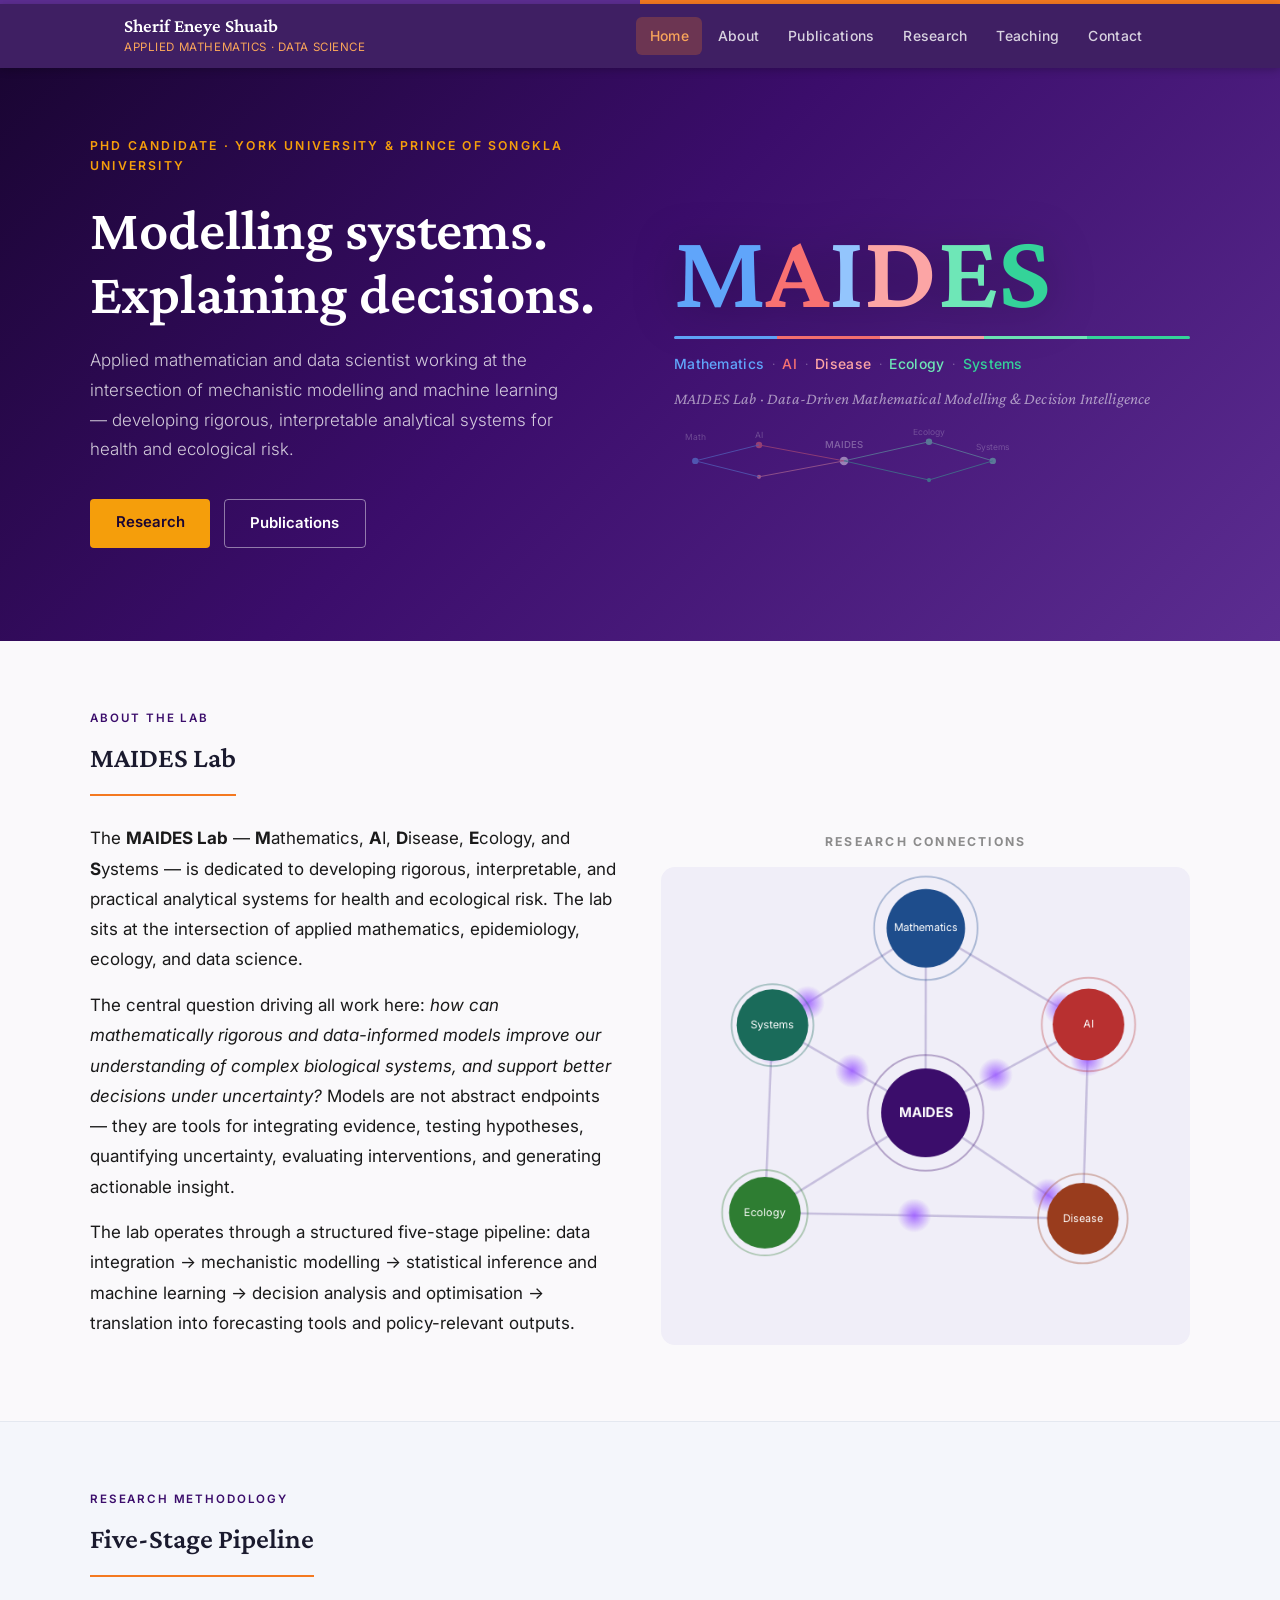
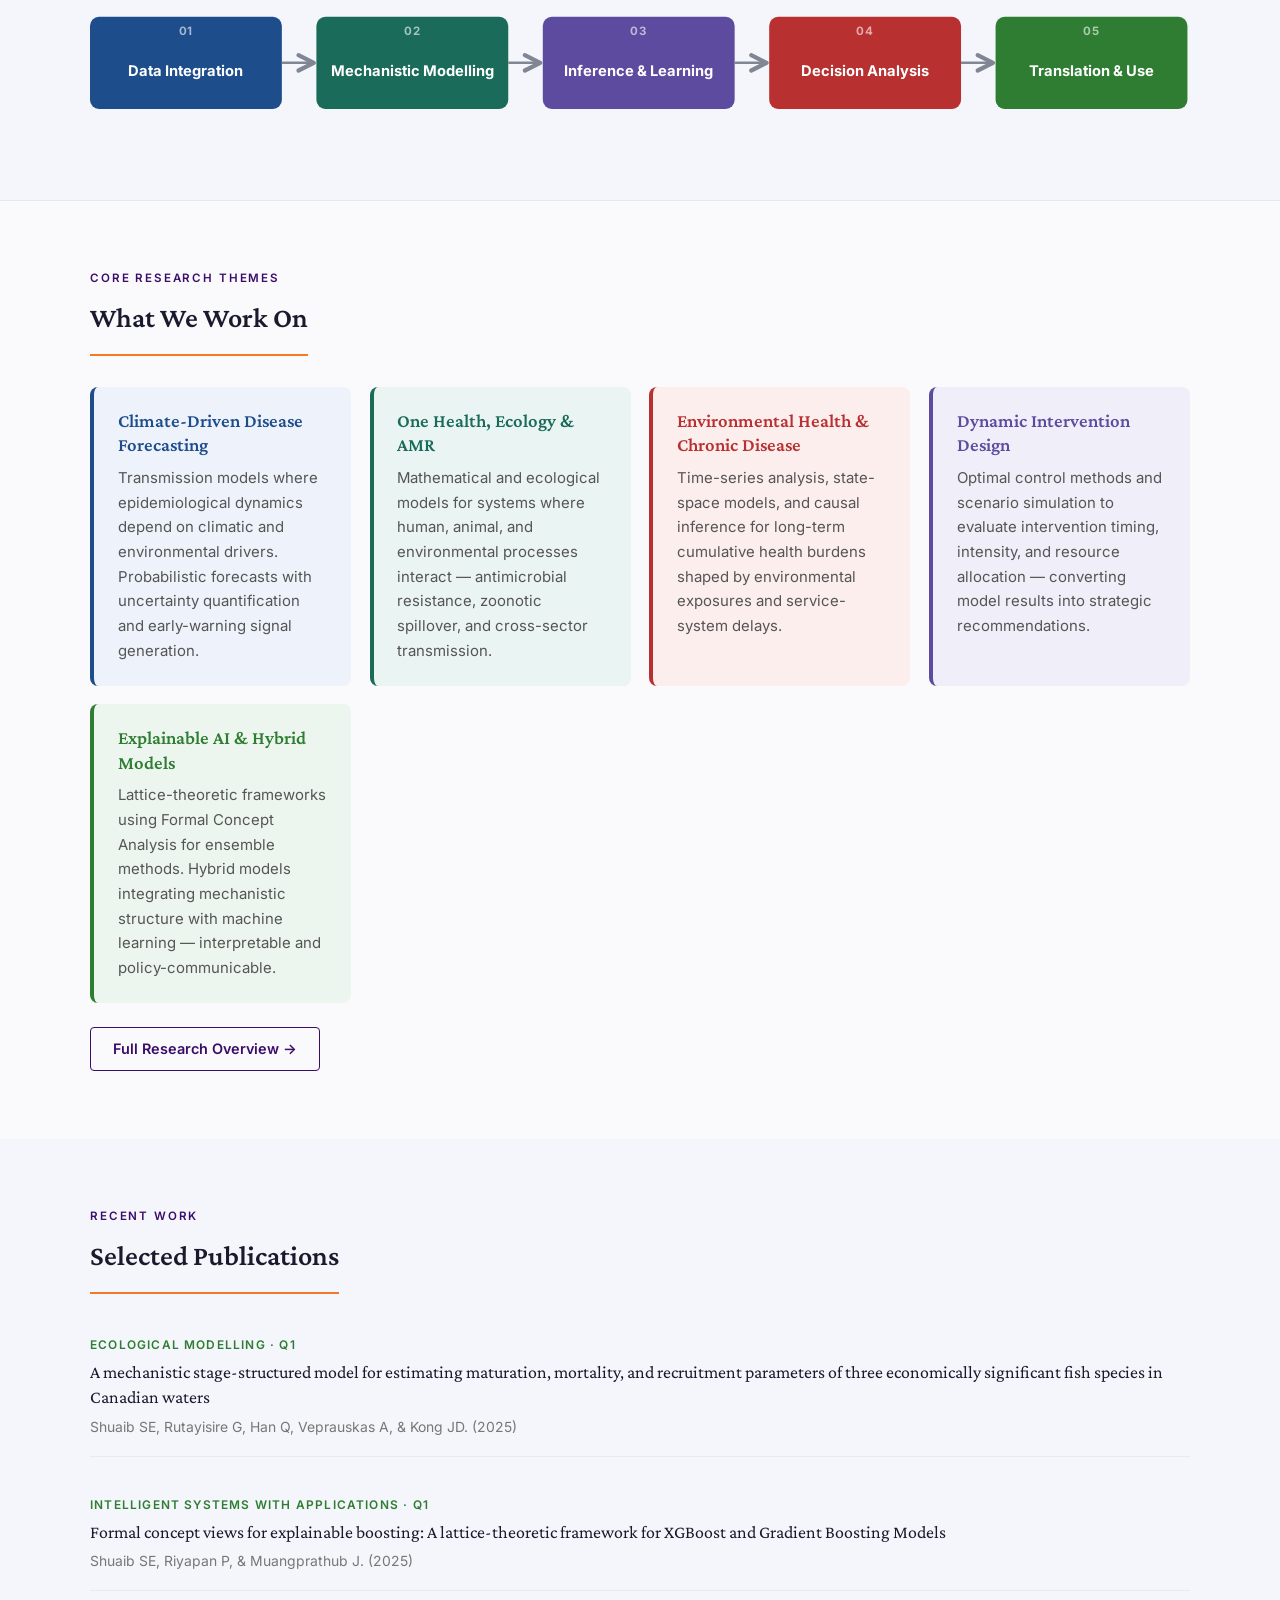
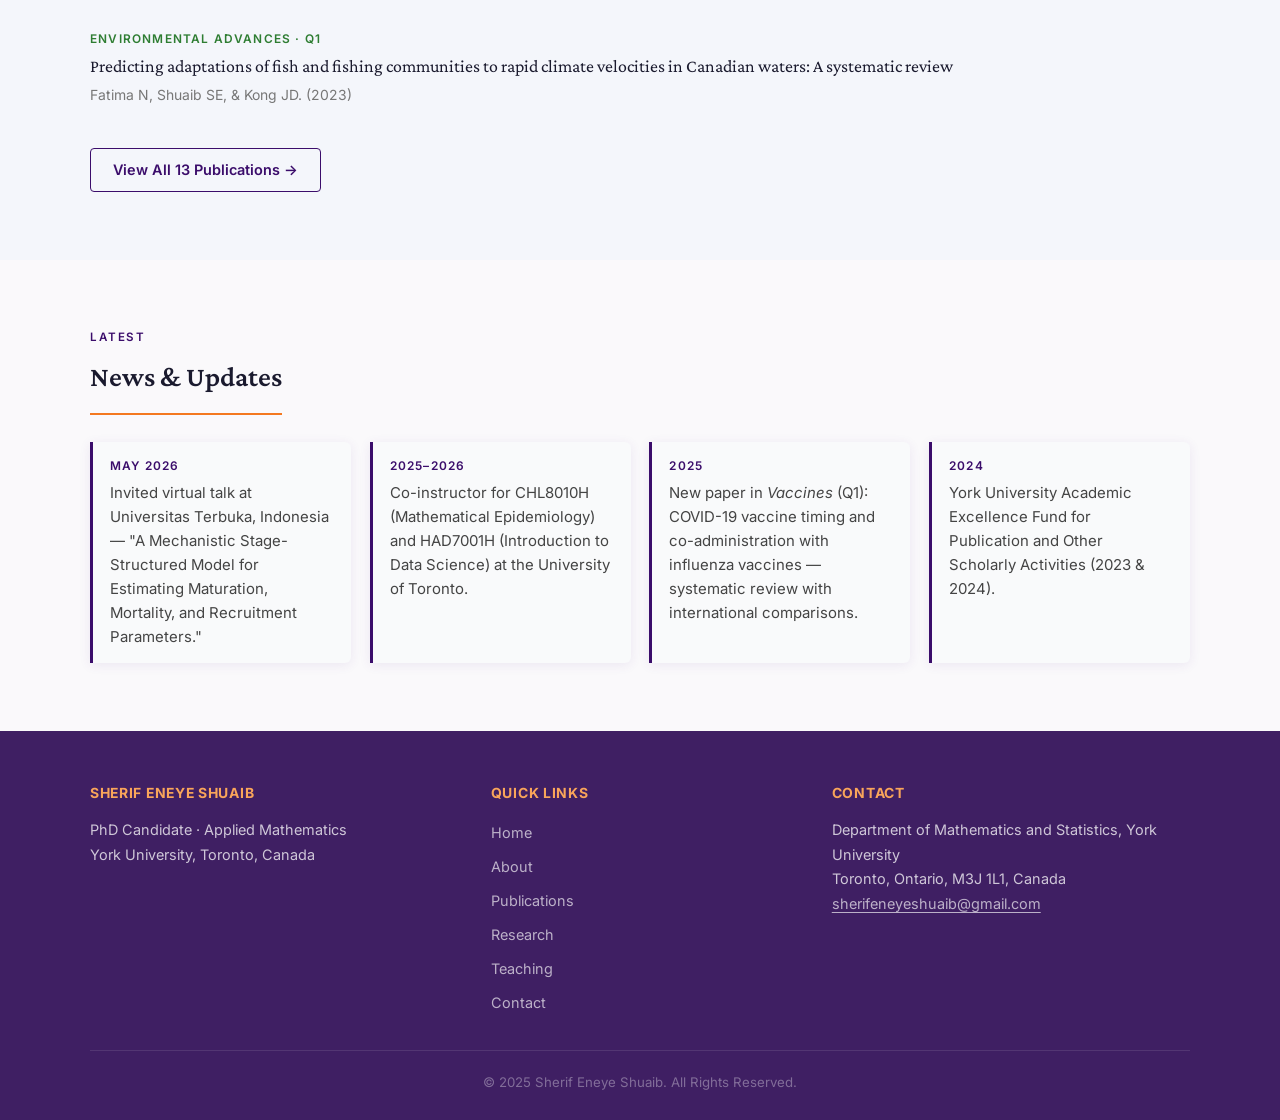
==== commit 2e7a6933: "Update index.html" ====
--- a/index.html
+++ b/index.html
@@ -581,7 +581,7 @@
     <span class="section-eyebrow">Research methodology</span>
     <h2 class="section-title">Five-Stage Pipeline</h2>
 
-    <svg width="100%" viewBox="0 0 820 100" role="img" xmlns="http://www.w3.org/2000/svg"
+    <svg width="100%" viewBox="0 0 860 100" role="img" xmlns="http://www.w3.org/2000/svg"
          style="display:block; margin-top:1.4rem;">
       <title>MAIDES five-stage research pipeline</title>
 
@@ -598,75 +598,35 @@
       </defs>
 
       <!-- Boxes -->
-      <rect x="0"   y="10" width="142" height="72" rx="7" fill="#1e4d8c"/>
-      <rect x="168" y="10" width="142" height="72" rx="7" fill="#1a6b5a"/>
-      <rect x="336" y="10" width="142" height="72" rx="7" fill="#5c4b9e"/>
-      <rect x="504" y="10" width="142" height="72" rx="7" fill="#b83030"/>
-      <rect x="672" y="10" width="142" height="72" rx="7" fill="#2e7d32"/>
+      <rect x="0"   y="10" width="150" height="72" rx="7" fill="#1e4d8c"/>
+      <rect x="177" y="10" width="150" height="72" rx="7" fill="#1a6b5a"/>
+      <rect x="354" y="10" width="150" height="72" rx="7" fill="#5c4b9e"/>
+      <rect x="531" y="10" width="150" height="72" rx="7" fill="#b83030"/>
+      <rect x="708" y="10" width="150" height="72" rx="7" fill="#2e7d32"/>
 
       <!-- Numbers -->
-      <text x="71"  y="24" text-anchor="middle" font-family="Inter,sans-serif" font-size="9" fill="rgba(255,255,255,0.60)" font-weight="700" letter-spacing="0.08em">01</text>
-      <text x="239" y="24" text-anchor="middle" font-family="Inter,sans-serif" font-size="9" fill="rgba(255,255,255,0.60)" font-weight="700" letter-spacing="0.08em">02</text>
-      <text x="407" y="24" text-anchor="middle" font-family="Inter,sans-serif" font-size="9" fill="rgba(255,255,255,0.60)" font-weight="700" letter-spacing="0.08em">03</text>
-      <text x="575" y="24" text-anchor="middle" font-family="Inter,sans-serif" font-size="9" fill="rgba(255,255,255,0.60)" font-weight="700" letter-spacing="0.08em">04</text>
-      <text x="743" y="24" text-anchor="middle" font-family="Inter,sans-serif" font-size="9" fill="rgba(255,255,255,0.60)" font-weight="700" letter-spacing="0.08em">05</text>
-
-      <!-- Box labels -->
-      <text x="71" y="55" text-anchor="middle"
-            font-family="Inter,sans-serif"
-            font-size="12.5"
-            fill="#fff"
-            font-weight="700"
-            dominant-baseline="central">Data Integration</text>
-
-      <text x="239" y="43" text-anchor="middle" font-family="Inter,sans-serif" font-size="12" fill="#fff" font-weight="700" dominant-baseline="central">Mechanistic</text>
-      <text x="239" y="58" text-anchor="middle" font-family="Inter,sans-serif" font-size="12" fill="#fff" font-weight="700" dominant-baseline="central">Modelling</text>
-      <text x="239" y="73" text-anchor="middle" font-family="Inter,sans-serif" font-size="10" fill="rgba(255,255,255,0.82)" dominant-baseline="central">ODE · stochastic</text>
-
-      <text x="407" y="43" text-anchor="middle" font-family="Inter,sans-serif" font-size="12" fill="#fff" font-weight="700" dominant-baseline="central">Inference &amp;</text>
-      <text x="407" y="58" text-anchor="middle" font-family="Inter,sans-serif" font-size="12" fill="#fff" font-weight="700" dominant-baseline="central">Learning</text>
-      <text x="407" y="73" text-anchor="middle" font-family="Inter,sans-serif" font-size="10" fill="rgba(255,255,255,0.82)" dominant-baseline="central">Bayesian · ML</text>
-
-      <text x="575" y="43" text-anchor="middle" font-family="Inter,sans-serif" font-size="12" fill="#fff" font-weight="700" dominant-baseline="central">Decision</text>
-      <text x="575" y="58" text-anchor="middle" font-family="Inter,sans-serif" font-size="12" fill="#fff" font-weight="700" dominant-baseline="central">Analysis</text>
-      <text x="575" y="73" text-anchor="middle" font-family="Inter,sans-serif" font-size="10" fill="rgba(255,255,255,0.82)" dominant-baseline="central">Optimal control</text>
-
-      <text x="743" y="55" text-anchor="middle"
-            font-family="Inter,sans-serif"
-            font-size="12.5"
-            fill="#fff"
-            font-weight="700"
-            dominant-baseline="central">Translation &amp; Use</text>
-      <text x="743" y="73" text-anchor="middle" font-family="Inter,sans-serif" font-size="10" fill="rgba(255,255,255,0.82)" dominant-baseline="central">Tools · policy</text>
-
-      <!-- Clearer arrows -->
-      <line x1="142" y1="46" x2="166" y2="46"
-            stroke="#7b8190"
-            stroke-width="2"
-            marker-end="url(#parr)"
-            opacity="0.95"/>
-
-      <line x1="310" y1="46" x2="334" y2="46"
-            stroke="#7b8190"
-            stroke-width="2"
-            marker-end="url(#parr)"
-            opacity="0.95"/>
-
-      <line x1="478" y1="46" x2="502" y2="46"
-            stroke="#7b8190"
-            stroke-width="2"
-            marker-end="url(#parr)"
-            opacity="0.95"/>
-
-      <line x1="646" y1="46" x2="670" y2="46"
-            stroke="#7b8190"
-            stroke-width="2"
-            marker-end="url(#parr)"
-            opacity="0.95"/>
+      <text x="75"  y="24" text-anchor="middle" font-family="Inter,sans-serif" font-size="9" fill="rgba(255,255,255,0.60)" font-weight="700" letter-spacing="0.08em">01</text>
+      <text x="252" y="24" text-anchor="middle" font-family="Inter,sans-serif" font-size="9" fill="rgba(255,255,255,0.60)" font-weight="700" letter-spacing="0.08em">02</text>
+      <text x="429" y="24" text-anchor="middle" font-family="Inter,sans-serif" font-size="9" fill="rgba(255,255,255,0.60)" font-weight="700" letter-spacing="0.08em">03</text>
+      <text x="606" y="24" text-anchor="middle" font-family="Inter,sans-serif" font-size="9" fill="rgba(255,255,255,0.60)" font-weight="700" letter-spacing="0.08em">04</text>
+      <text x="783" y="24" text-anchor="middle" font-family="Inter,sans-serif" font-size="9" fill="rgba(255,255,255,0.60)" font-weight="700" letter-spacing="0.08em">05</text>
+
+      <!-- One-line labels -->
+      <text x="75"  y="52" text-anchor="middle" font-family="Inter,sans-serif" font-size="11.5" fill="#fff" font-weight="700" dominant-baseline="central">Data Integration</text>
+      <text x="252" y="52" text-anchor="middle" font-family="Inter,sans-serif" font-size="11.5" fill="#fff" font-weight="700" dominant-baseline="central">Mechanistic Modelling</text>
+      <text x="429" y="52" text-anchor="middle" font-family="Inter,sans-serif" font-size="11.5" fill="#fff" font-weight="700" dominant-baseline="central">Inference &amp; Learning</text>
+      <text x="606" y="52" text-anchor="middle" font-family="Inter,sans-serif" font-size="11.5" fill="#fff" font-weight="700" dominant-baseline="central">Decision Analysis</text>
+      <text x="783" y="52" text-anchor="middle" font-family="Inter,sans-serif" font-size="11.5" fill="#fff" font-weight="700" dominant-baseline="central">Translation &amp; Use</text>
+
+      <!-- Clear arrows -->
+      <line x1="150" y1="46" x2="175" y2="46" stroke="#7b8190" stroke-width="2" marker-end="url(#parr)" opacity="0.95"/>
+      <line x1="327" y1="46" x2="352" y2="46" stroke="#7b8190" stroke-width="2" marker-end="url(#parr)" opacity="0.95"/>
+      <line x1="504" y1="46" x2="529" y2="46" stroke="#7b8190" stroke-width="2" marker-end="url(#parr)" opacity="0.95"/>
+      <line x1="681" y1="46" x2="706" y2="46" stroke="#7b8190" stroke-width="2" marker-end="url(#parr)" opacity="0.95"/>
     </svg>
   </div>
 </section>
-
+  
   <!-- ══ RESEARCH THEMES ══ -->
   <section class="section">
     <div class="section-inner">
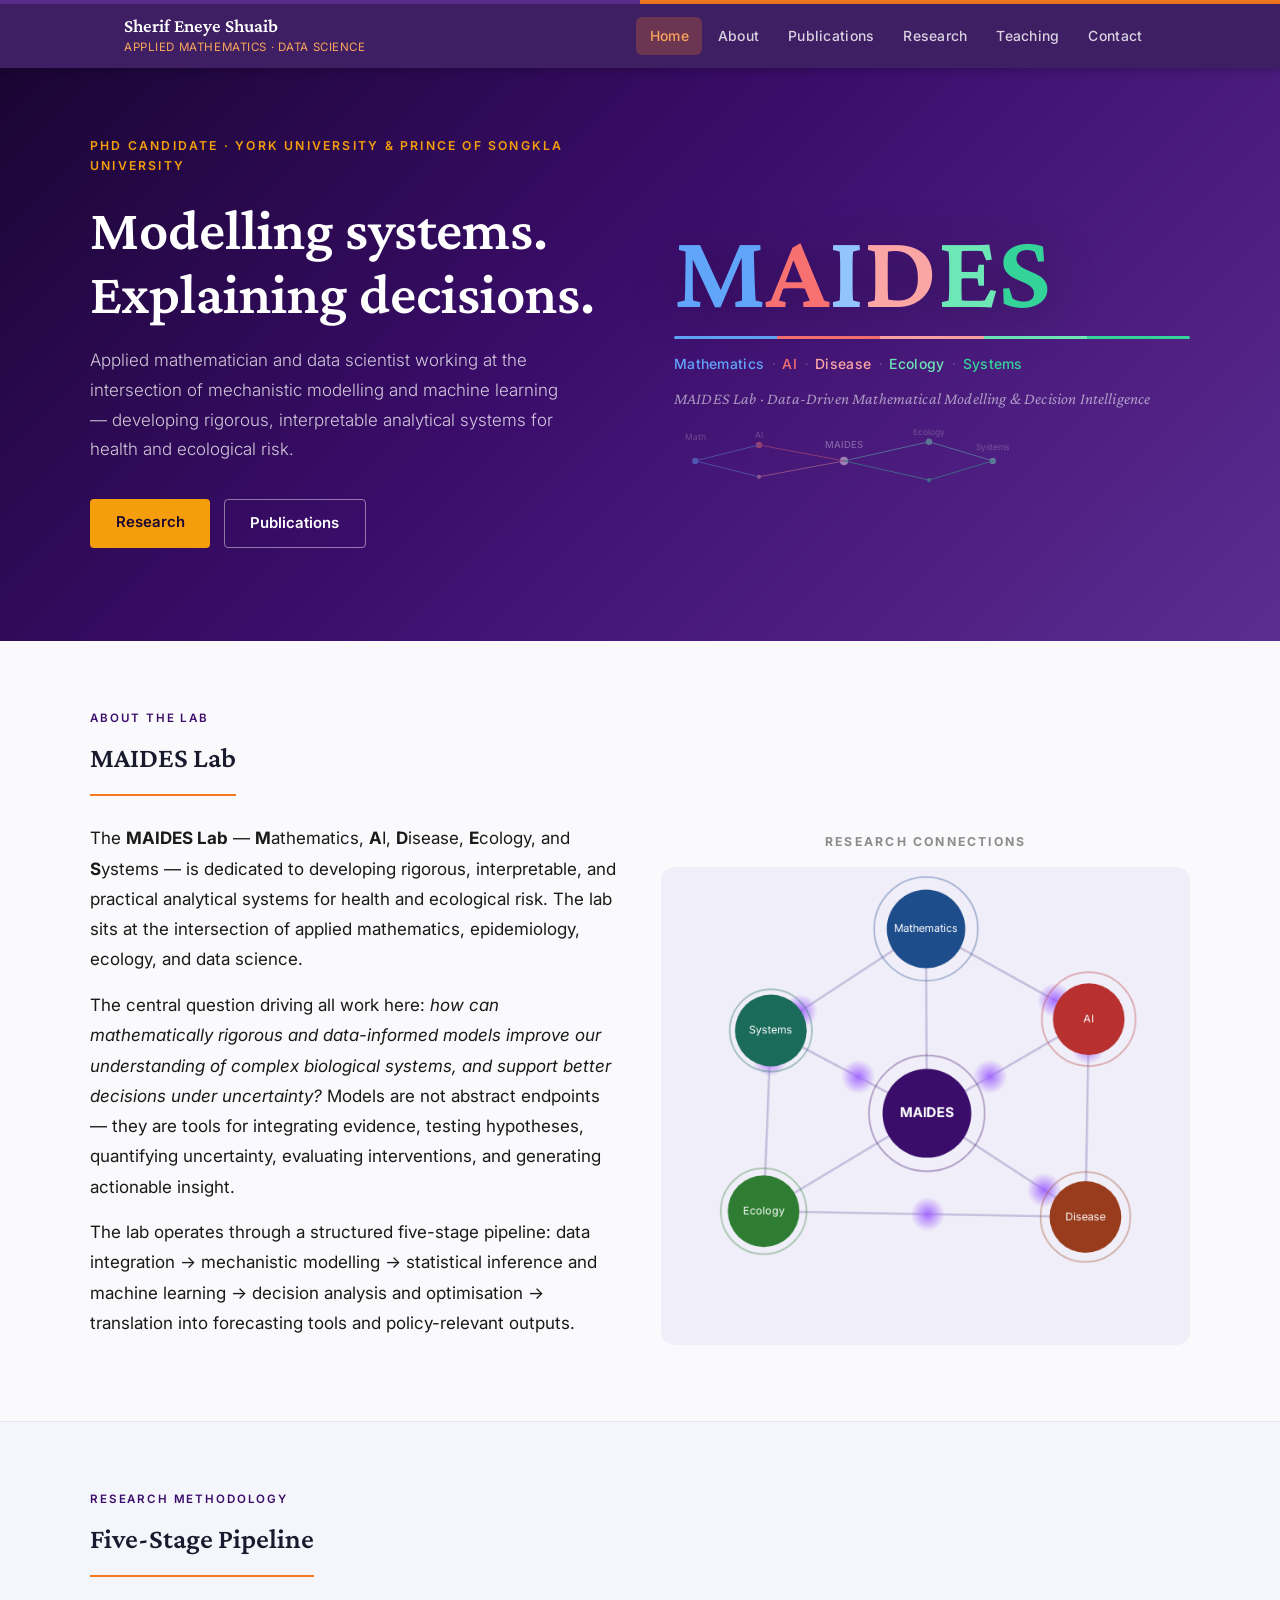
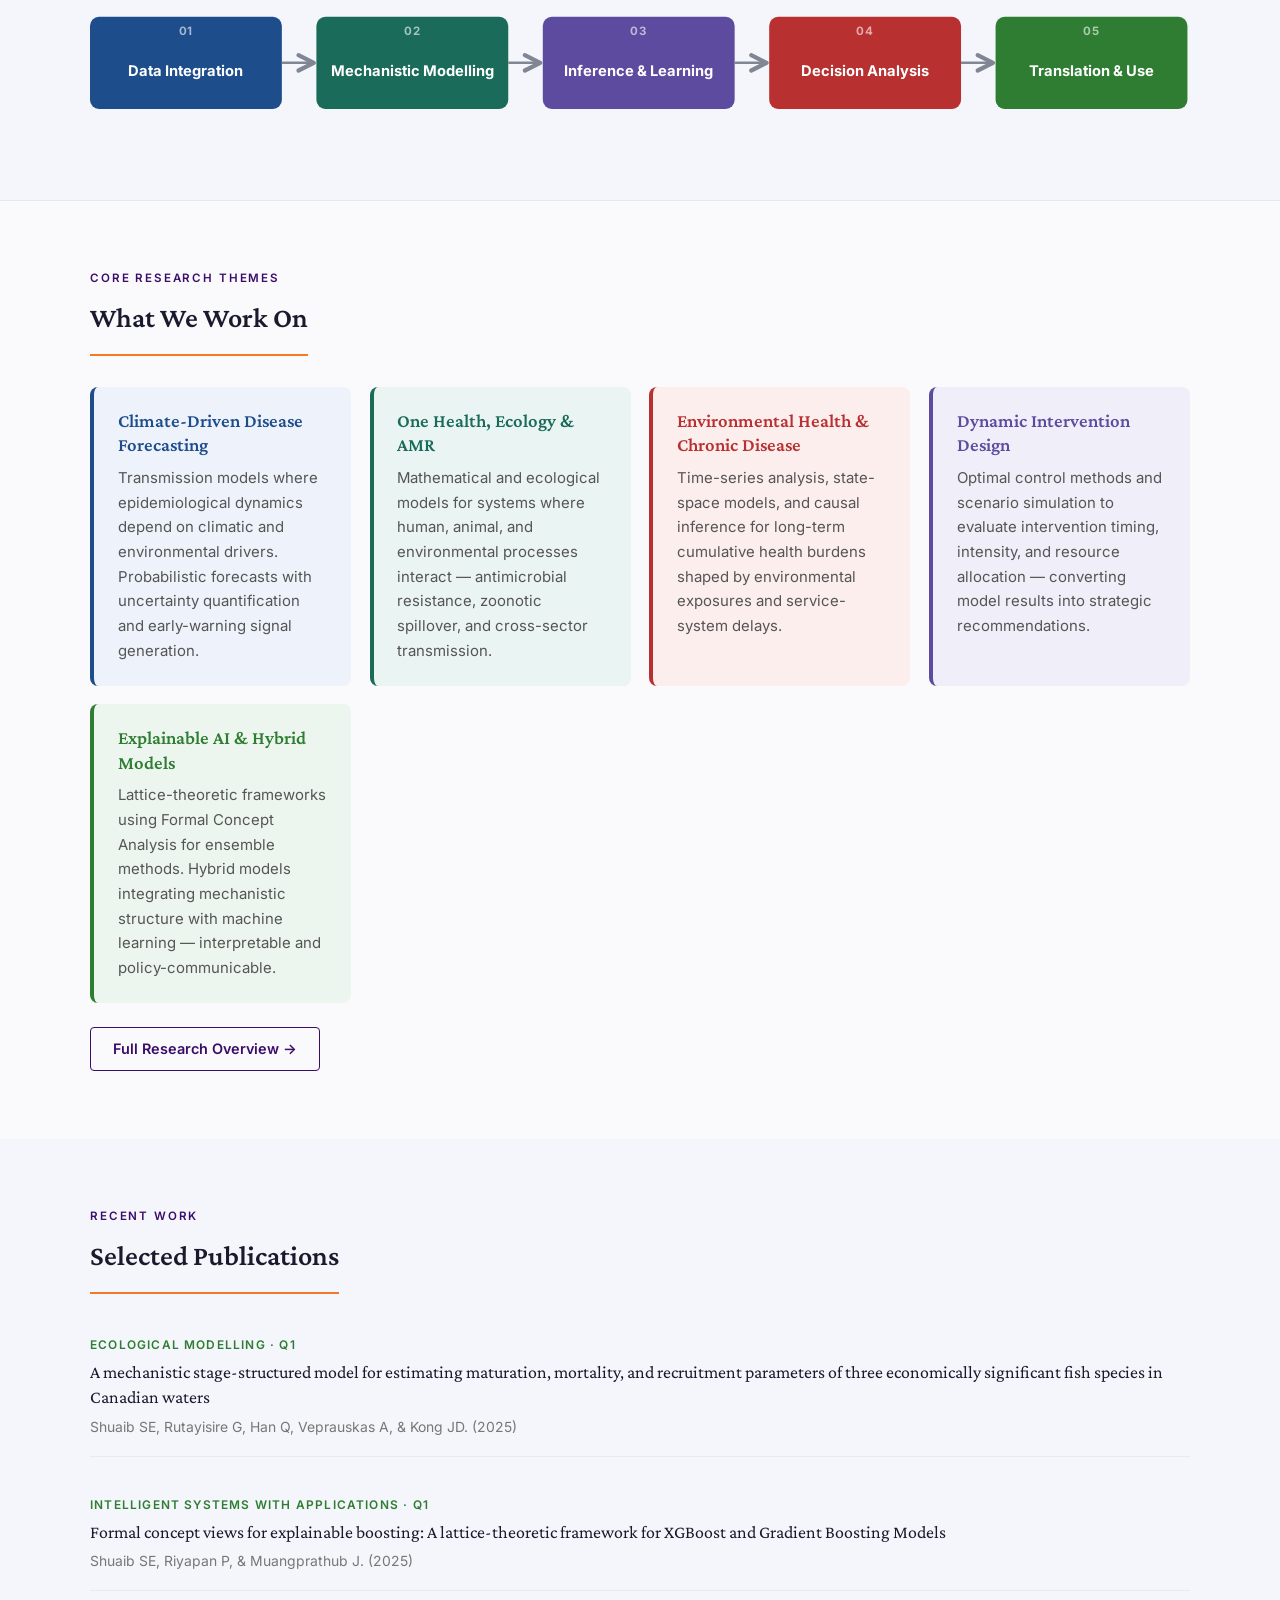
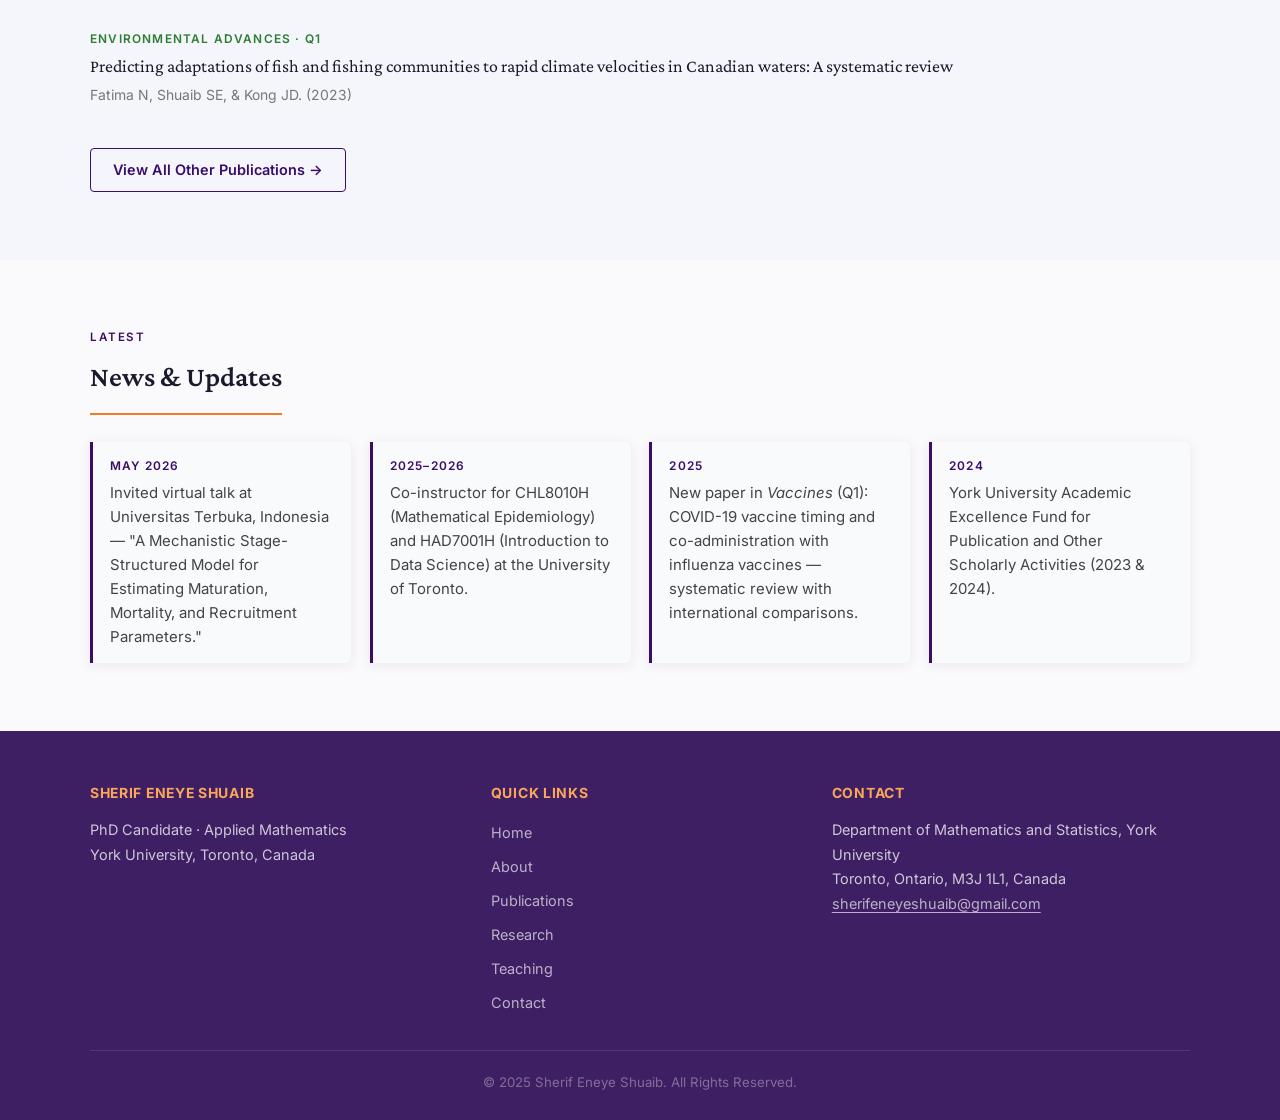
==== commit 6beea8a2: "Update index.html" ====
--- a/index.html
+++ b/index.html
@@ -680,7 +680,7 @@
           <p class="pub-authors">Fatima N, Shuaib SE, &amp; Kong JD. (2023)</p>
         </li>
       </ul>
-      <a href="publications.html" class="btn-outline-dark">View All 13 Publications →</a>
+      <a href="publications.html" class="btn-outline-dark">View All Other Publications →</a>
     </div>
   </section>
 
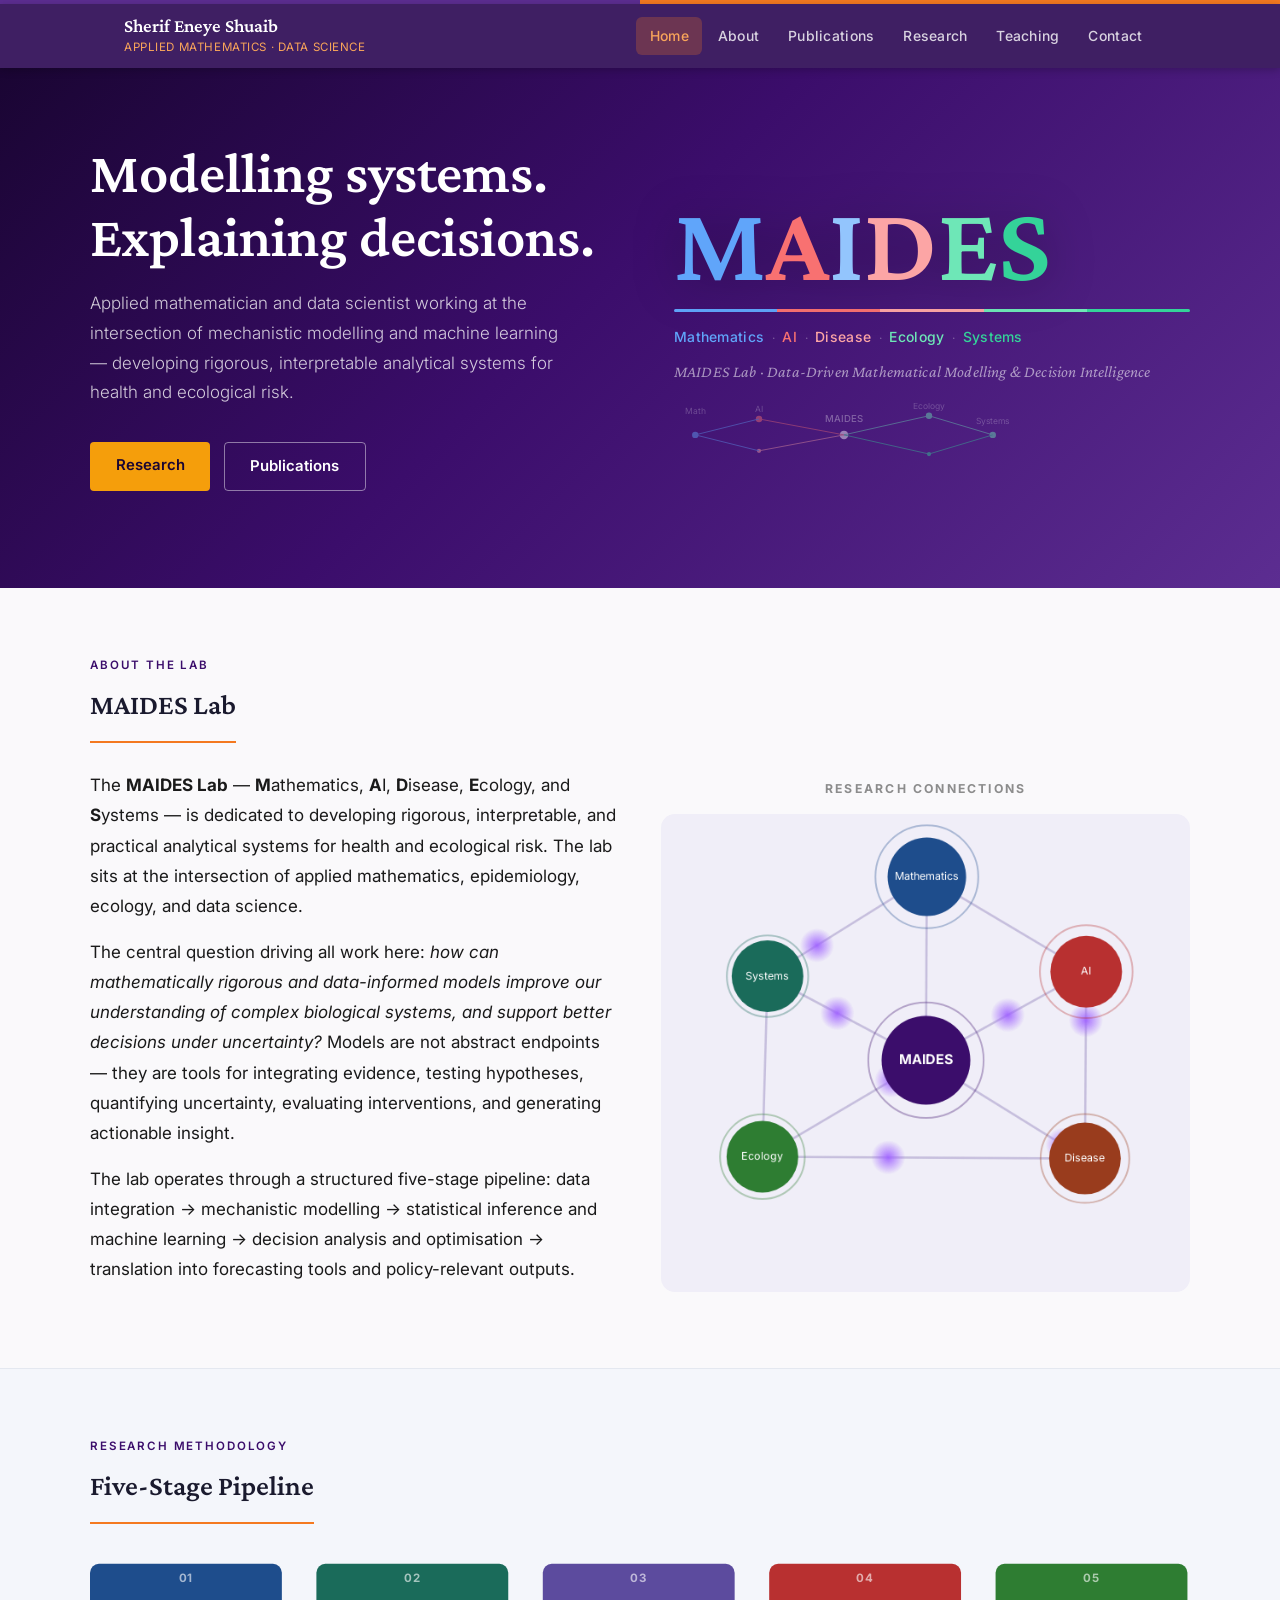
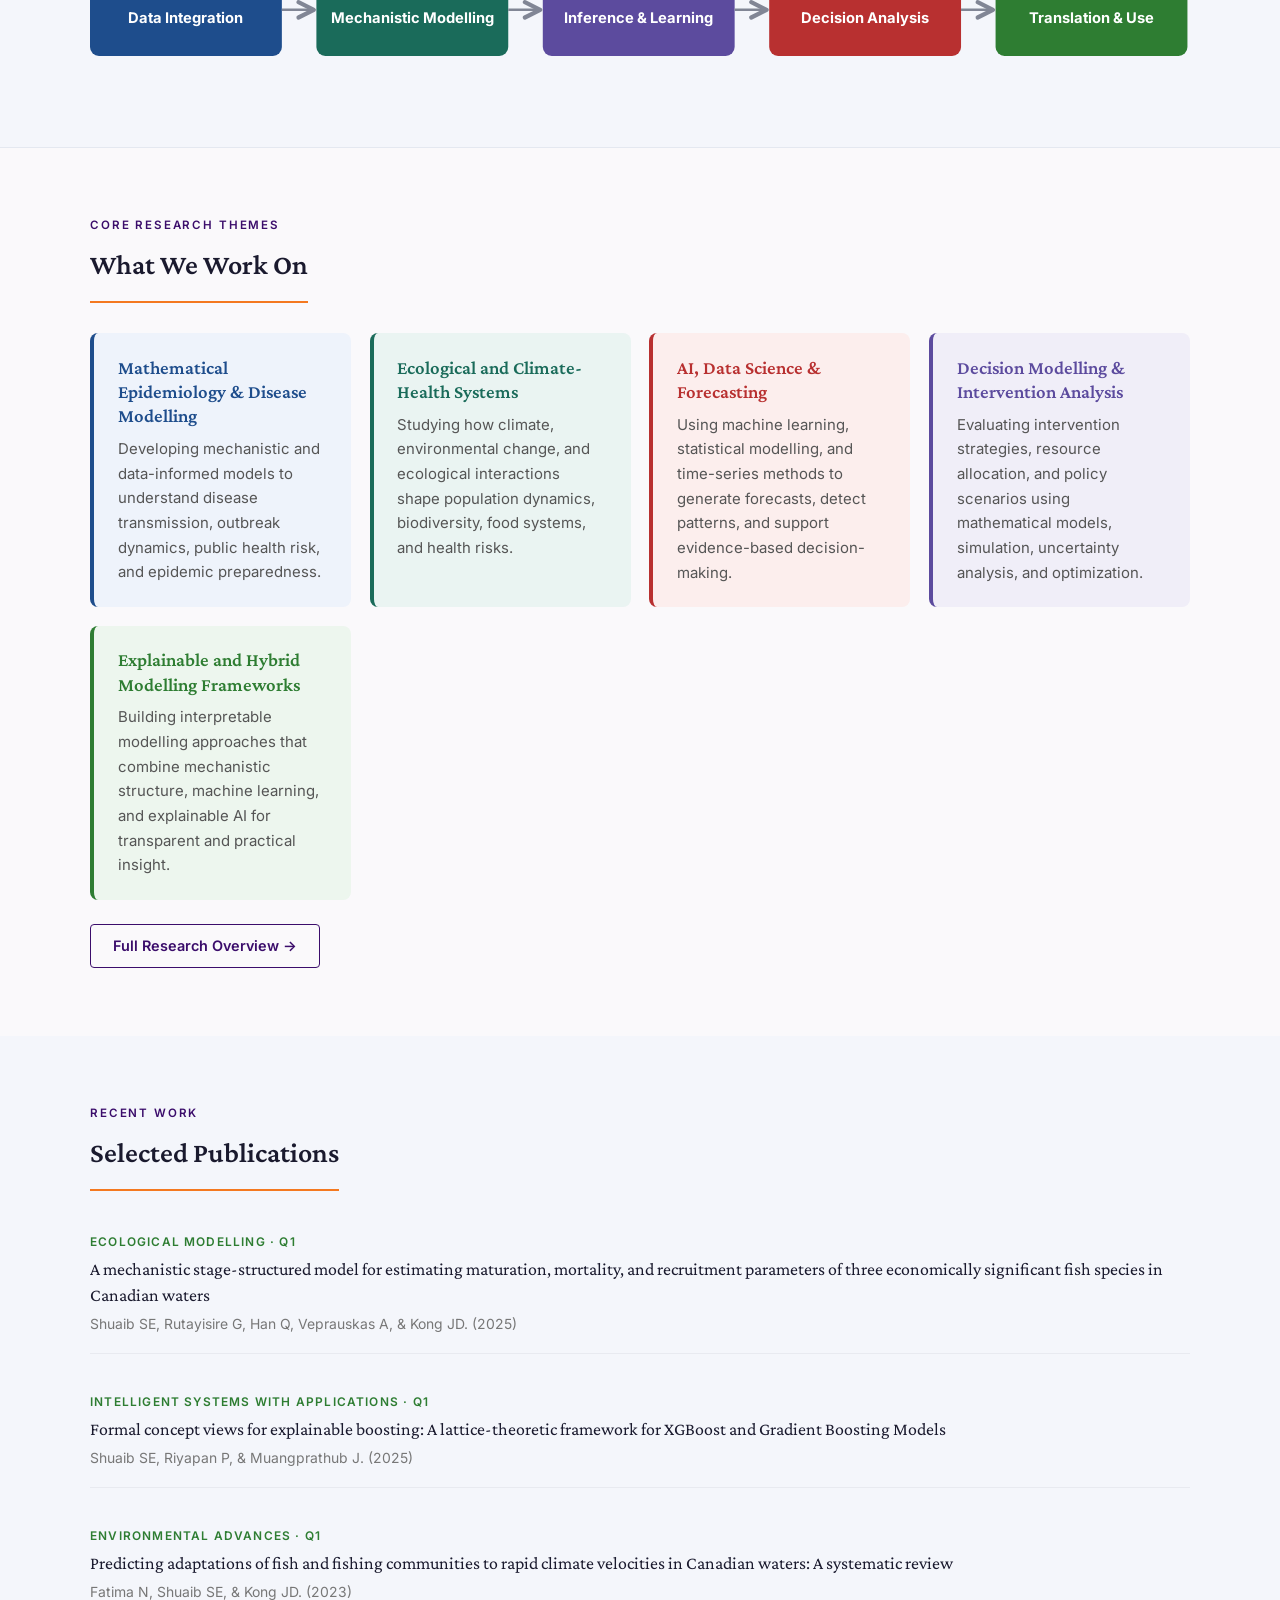
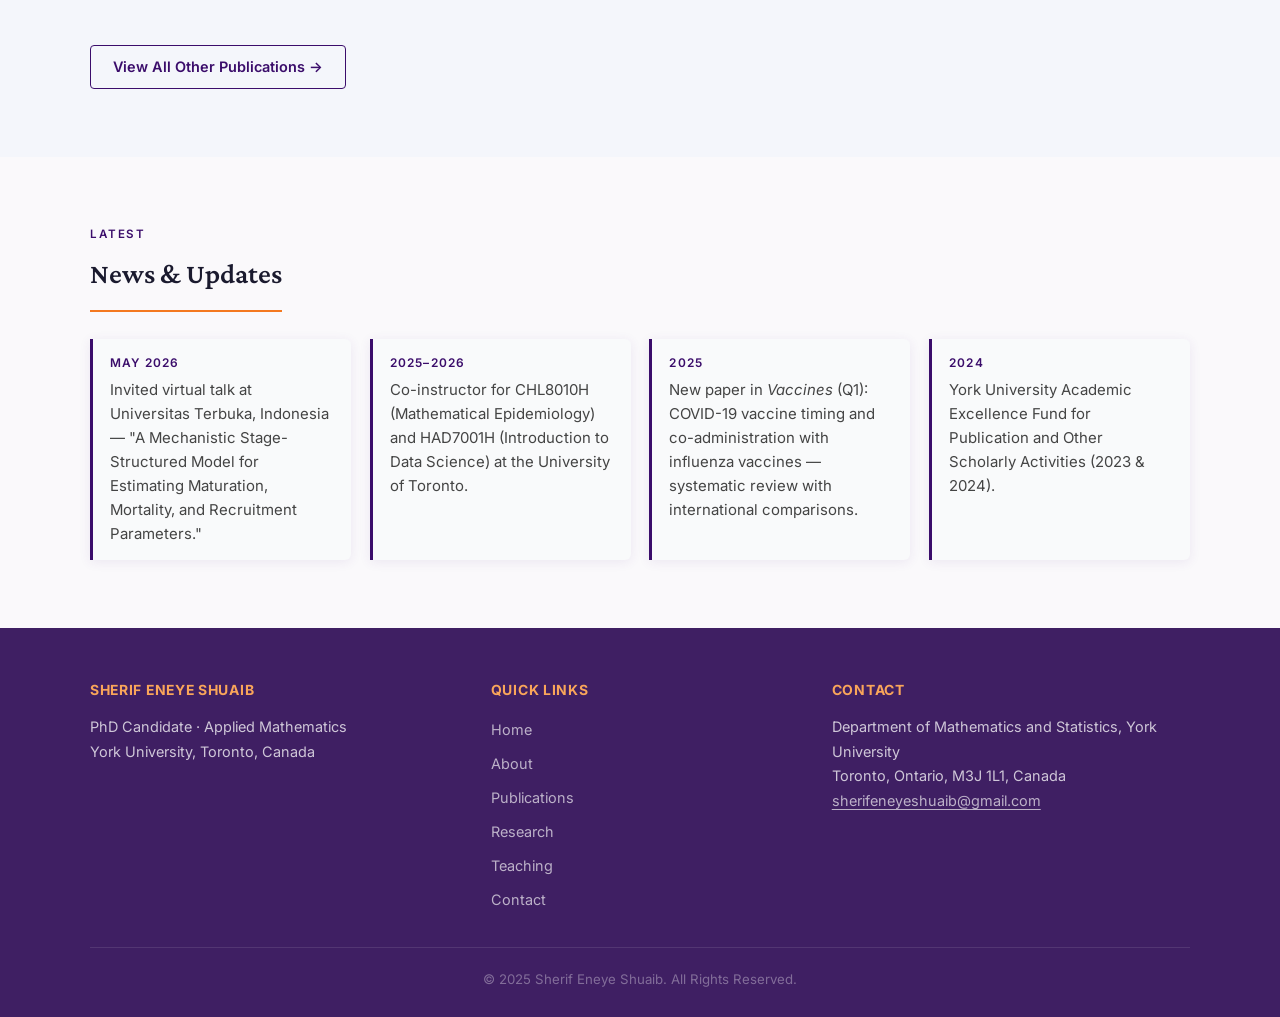
==== commit 5c075f78: "Update index.html" ====
--- a/index.html
+++ b/index.html
@@ -370,7 +370,6 @@
 
       <!-- Left: text -->
       <div class="hero-text">
-        <p class="hero-eyebrow">PhD Candidate · York University &amp; Prince of Songkla University</p>
         <h1>Modelling systems.<br>Explaining decisions.</h1>
         <p class="hero-desc">
           Applied mathematician and data scientist working at the intersection of mechanistic modelling and machine learning — developing rigorous, interpretable analytical systems for health and ecological risk.
@@ -627,36 +626,59 @@
   </div>
 </section>
   
-  <!-- ══ RESEARCH THEMES ══ -->
-  <section class="section">
-    <div class="section-inner">
-      <span class="section-eyebrow">Core research themes</span>
-      <h2 class="section-title">What We Work On</h2>
-      <div class="theme-grid">
-        <div class="theme-card tc-blue">
-          <h3>Climate-Driven Disease Forecasting</h3>
-          <p>Transmission models where epidemiological dynamics depend on climatic and environmental drivers. Probabilistic forecasts with uncertainty quantification and early-warning signal generation.</p>
-        </div>
-        <div class="theme-card tc-teal">
-          <h3>One Health, Ecology &amp; AMR</h3>
-          <p>Mathematical and ecological models for systems where human, animal, and environmental processes interact — antimicrobial resistance, zoonotic spillover, and cross-sector transmission.</p>
-        </div>
-        <div class="theme-card tc-red">
-          <h3>Environmental Health &amp; Chronic Disease</h3>
-          <p>Time-series analysis, state-space models, and causal inference for long-term cumulative health burdens shaped by environmental exposures and service-system delays.</p>
-        </div>
-        <div class="theme-card tc-purple">
-          <h3>Dynamic Intervention Design</h3>
-          <p>Optimal control methods and scenario simulation to evaluate intervention timing, intensity, and resource allocation — converting model results into strategic recommendations.</p>
-        </div>
-        <div class="theme-card tc-green">
-          <h3>Explainable AI &amp; Hybrid Models</h3>
-          <p>Lattice-theoretic frameworks using Formal Concept Analysis for ensemble methods. Hybrid models integrating mechanistic structure with machine learning — interpretable and policy-communicable.</p>
-        </div>
-      </div>
-      <a href="research.html" class="btn-outline-dark">Full Research Overview →</a>
+<!-- ══ RESEARCH THEMES ══ -->
+<section class="section">
+  <div class="section-inner">
+    <span class="section-eyebrow">Core research themes</span>
+    <h2 class="section-title">What We Work On</h2>
+
+    <div class="theme-grid">
+
+      <div class="theme-card tc-blue">
+        <h3>Mathematical Epidemiology &amp; Disease Modelling</h3>
+        <p>
+          Developing mechanistic and data-informed models to understand disease transmission,
+          outbreak dynamics, public health risk, and epidemic preparedness.
+        </p>
+      </div>
+
+      <div class="theme-card tc-teal">
+        <h3>Ecological and Climate-Health Systems</h3>
+        <p>
+          Studying how climate, environmental change, and ecological interactions shape
+          population dynamics, biodiversity, food systems, and health risks.
+        </p>
+      </div>
+
+      <div class="theme-card tc-red">
+        <h3>AI, Data Science &amp; Forecasting</h3>
+        <p>
+          Using machine learning, statistical modelling, and time-series methods to generate
+          forecasts, detect patterns, and support evidence-based decision-making.
+        </p>
+      </div>
+
+      <div class="theme-card tc-purple">
+        <h3>Decision Modelling &amp; Intervention Analysis</h3>
+        <p>
+          Evaluating intervention strategies, resource allocation, and policy scenarios using
+          mathematical models, simulation, uncertainty analysis, and optimization.
+        </p>
+      </div>
+
+      <div class="theme-card tc-green">
+        <h3>Explainable and Hybrid Modelling Frameworks</h3>
+        <p>
+          Building interpretable modelling approaches that combine mechanistic structure,
+          machine learning, and explainable AI for transparent and practical insight.
+        </p>
+      </div>
+
     </div>
-  </section>
+
+    <a href="research.html" class="btn-outline-dark">Full Research Overview →</a>
+  </div>
+</section>
 
   <!-- ══ PUBLICATIONS ══ -->
   <section class="section bg-subtle">
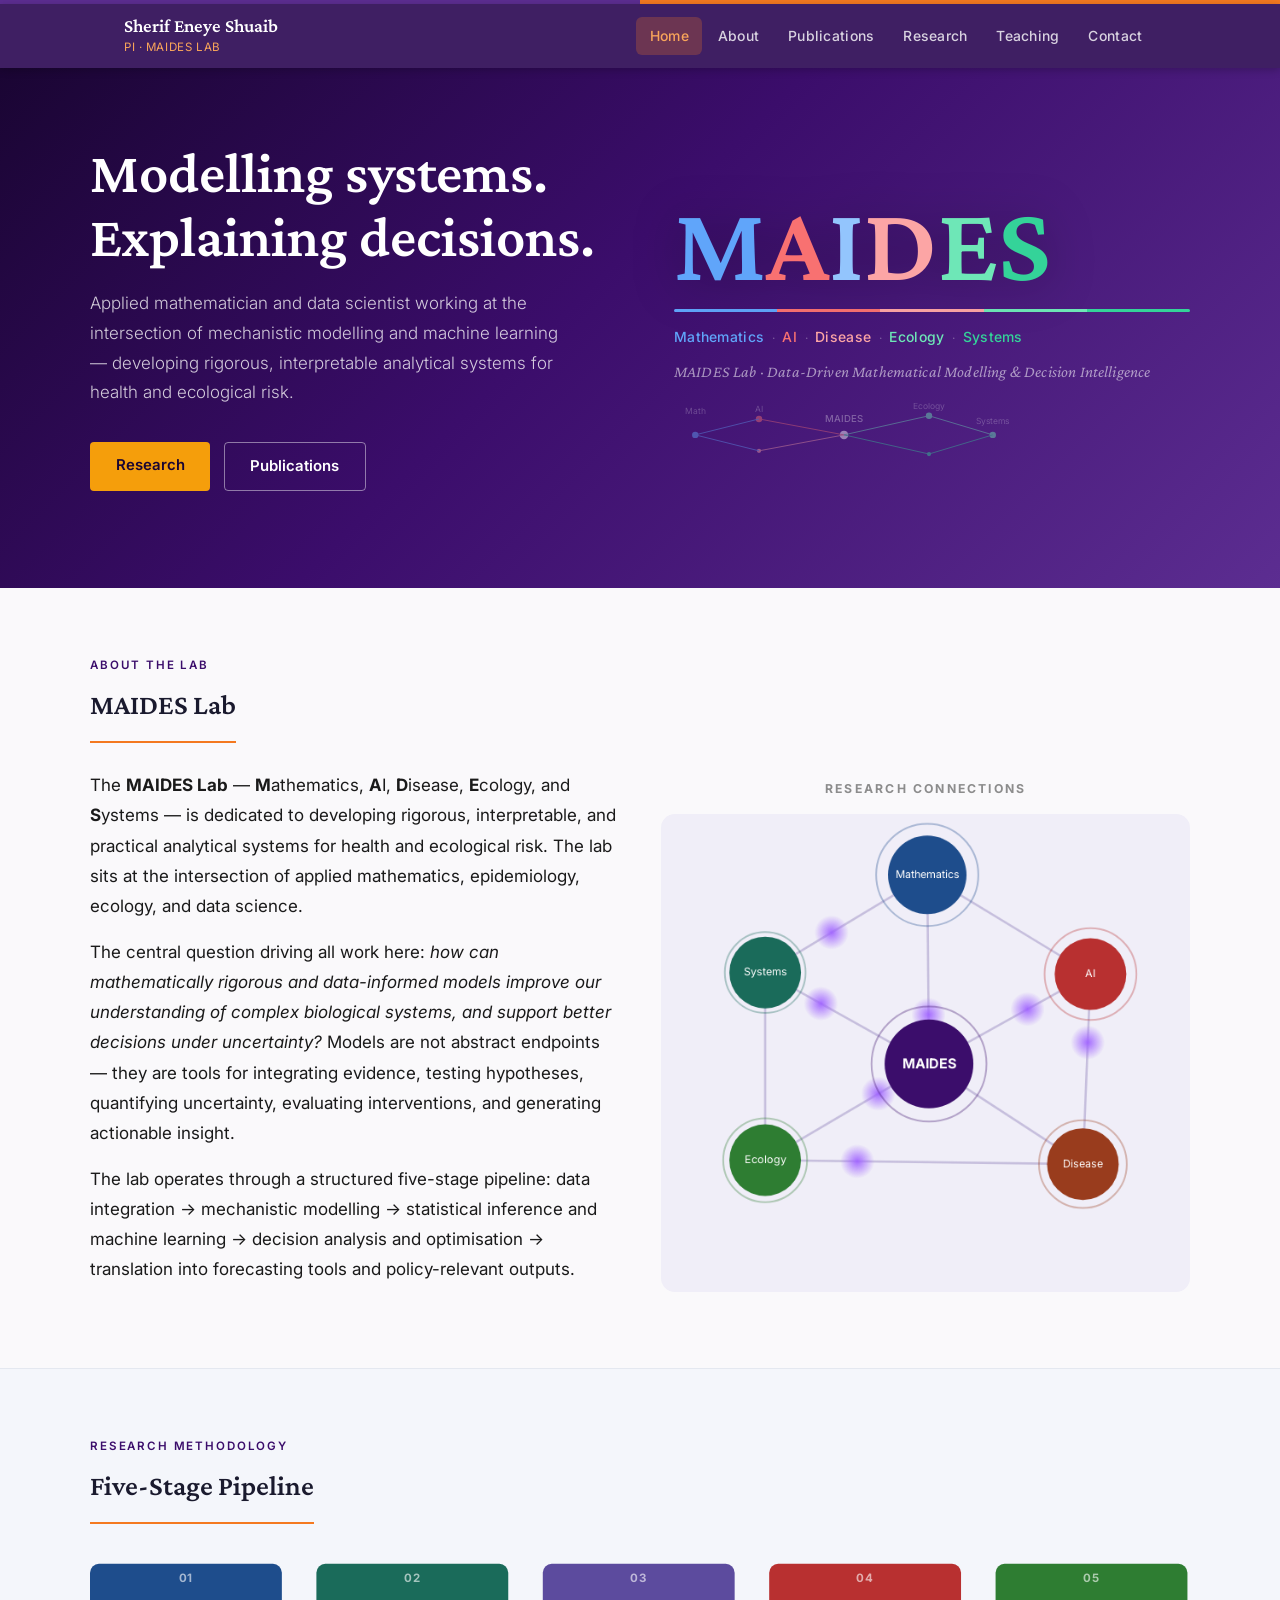
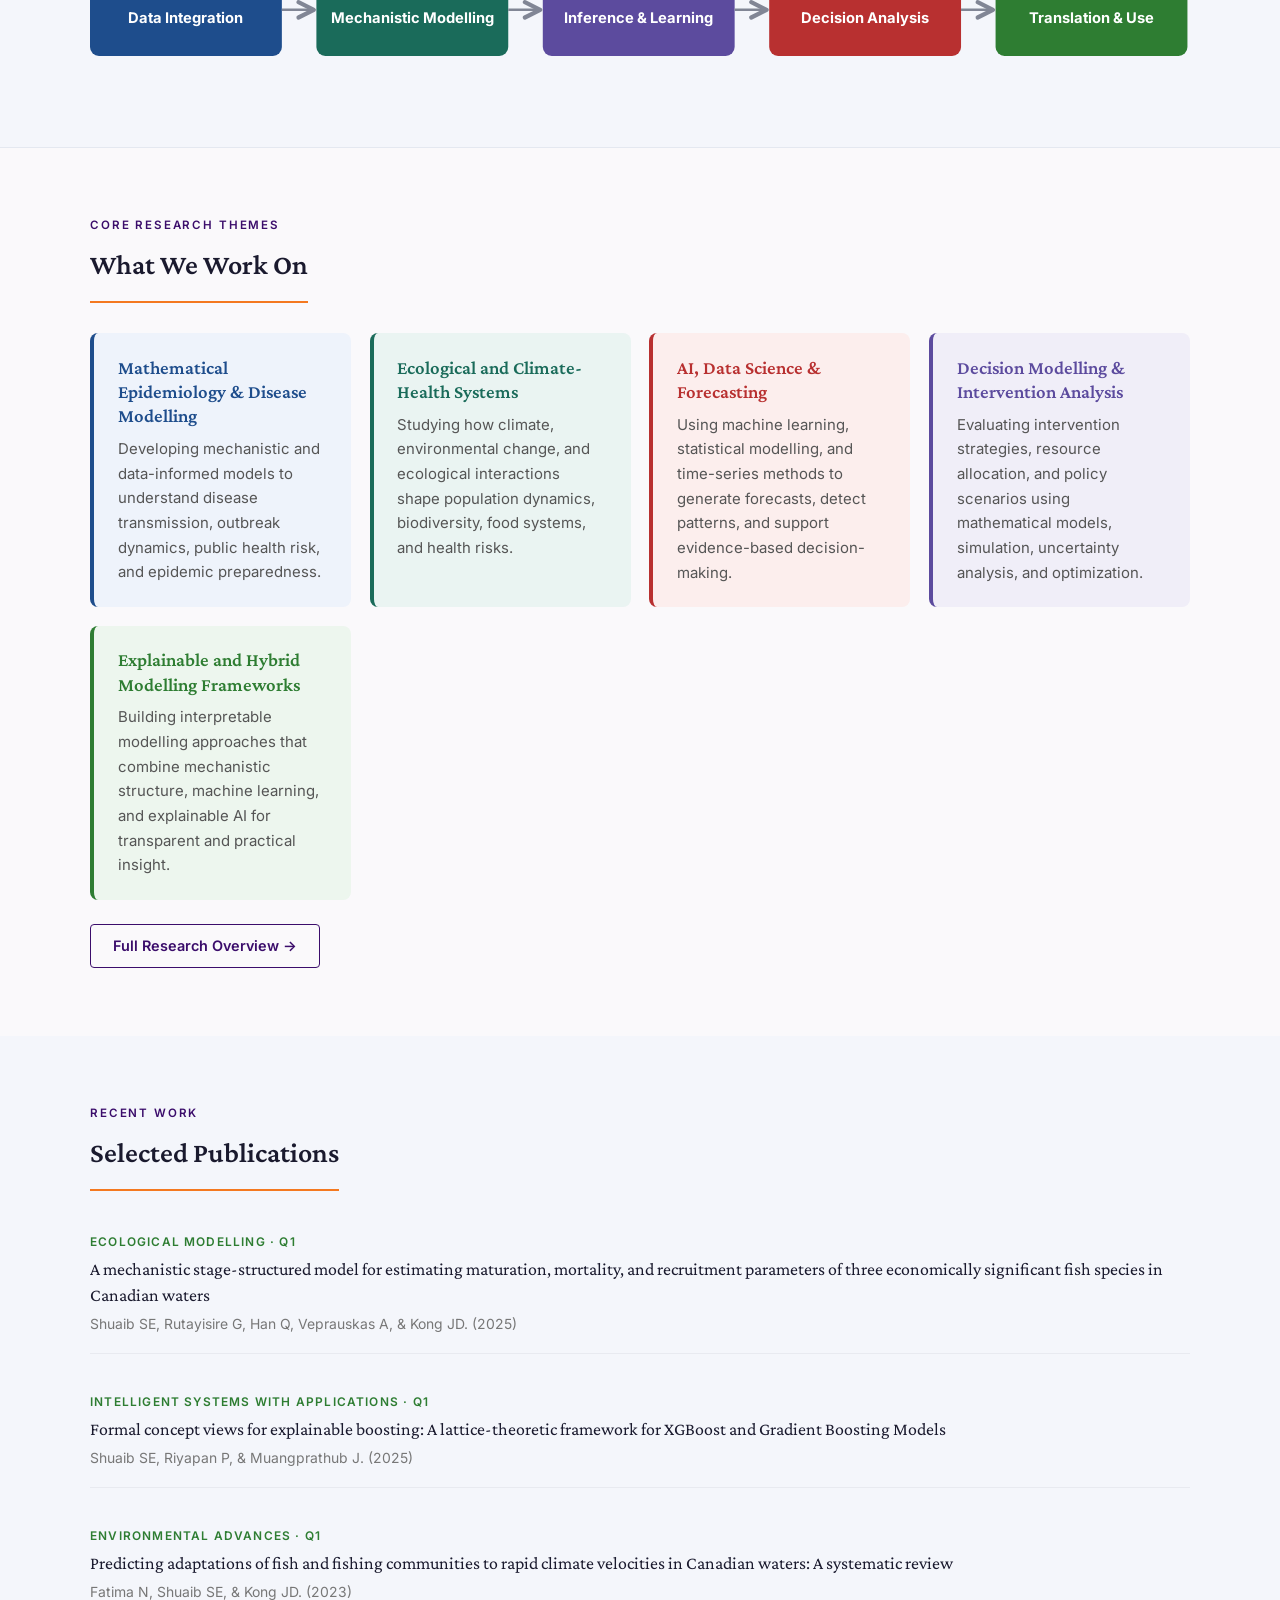
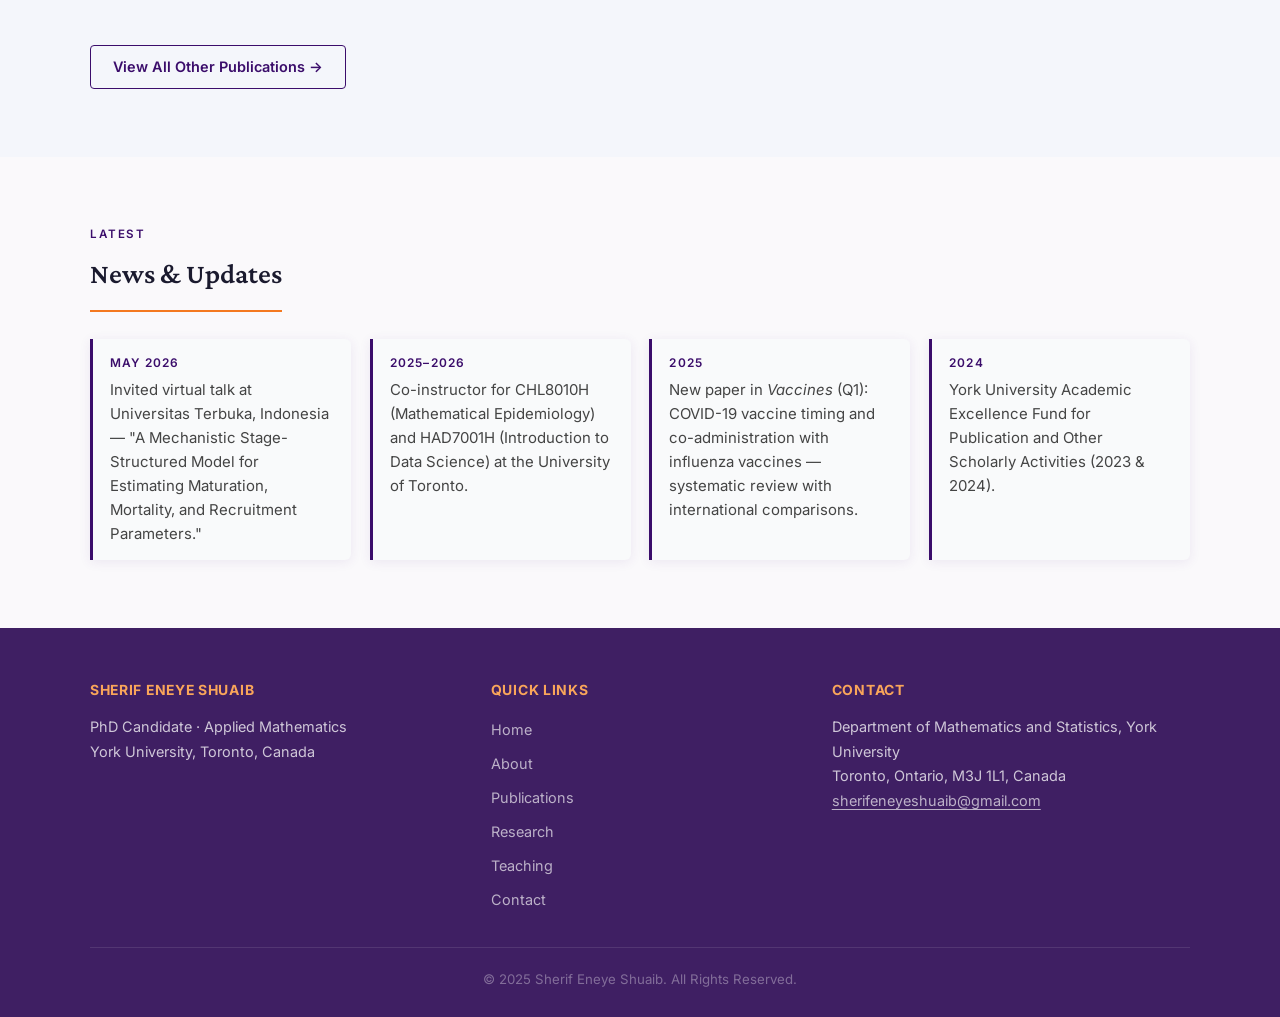
==== commit 59b8549d: "Update index.html" ====
--- a/index.html
+++ b/index.html
@@ -349,7 +349,7 @@
     <div class="nav-inner">
       <a href="index.html" class="site-logo">
         <span class="logo-name">Sherif Eneye Shuaib</span>
-        <span class="logo-sub">Applied Mathematics · Data Science</span>
+        <span class="logo-sub">PI · MAIDES LAB</span>
       </a>
       <nav>
         <ul>
